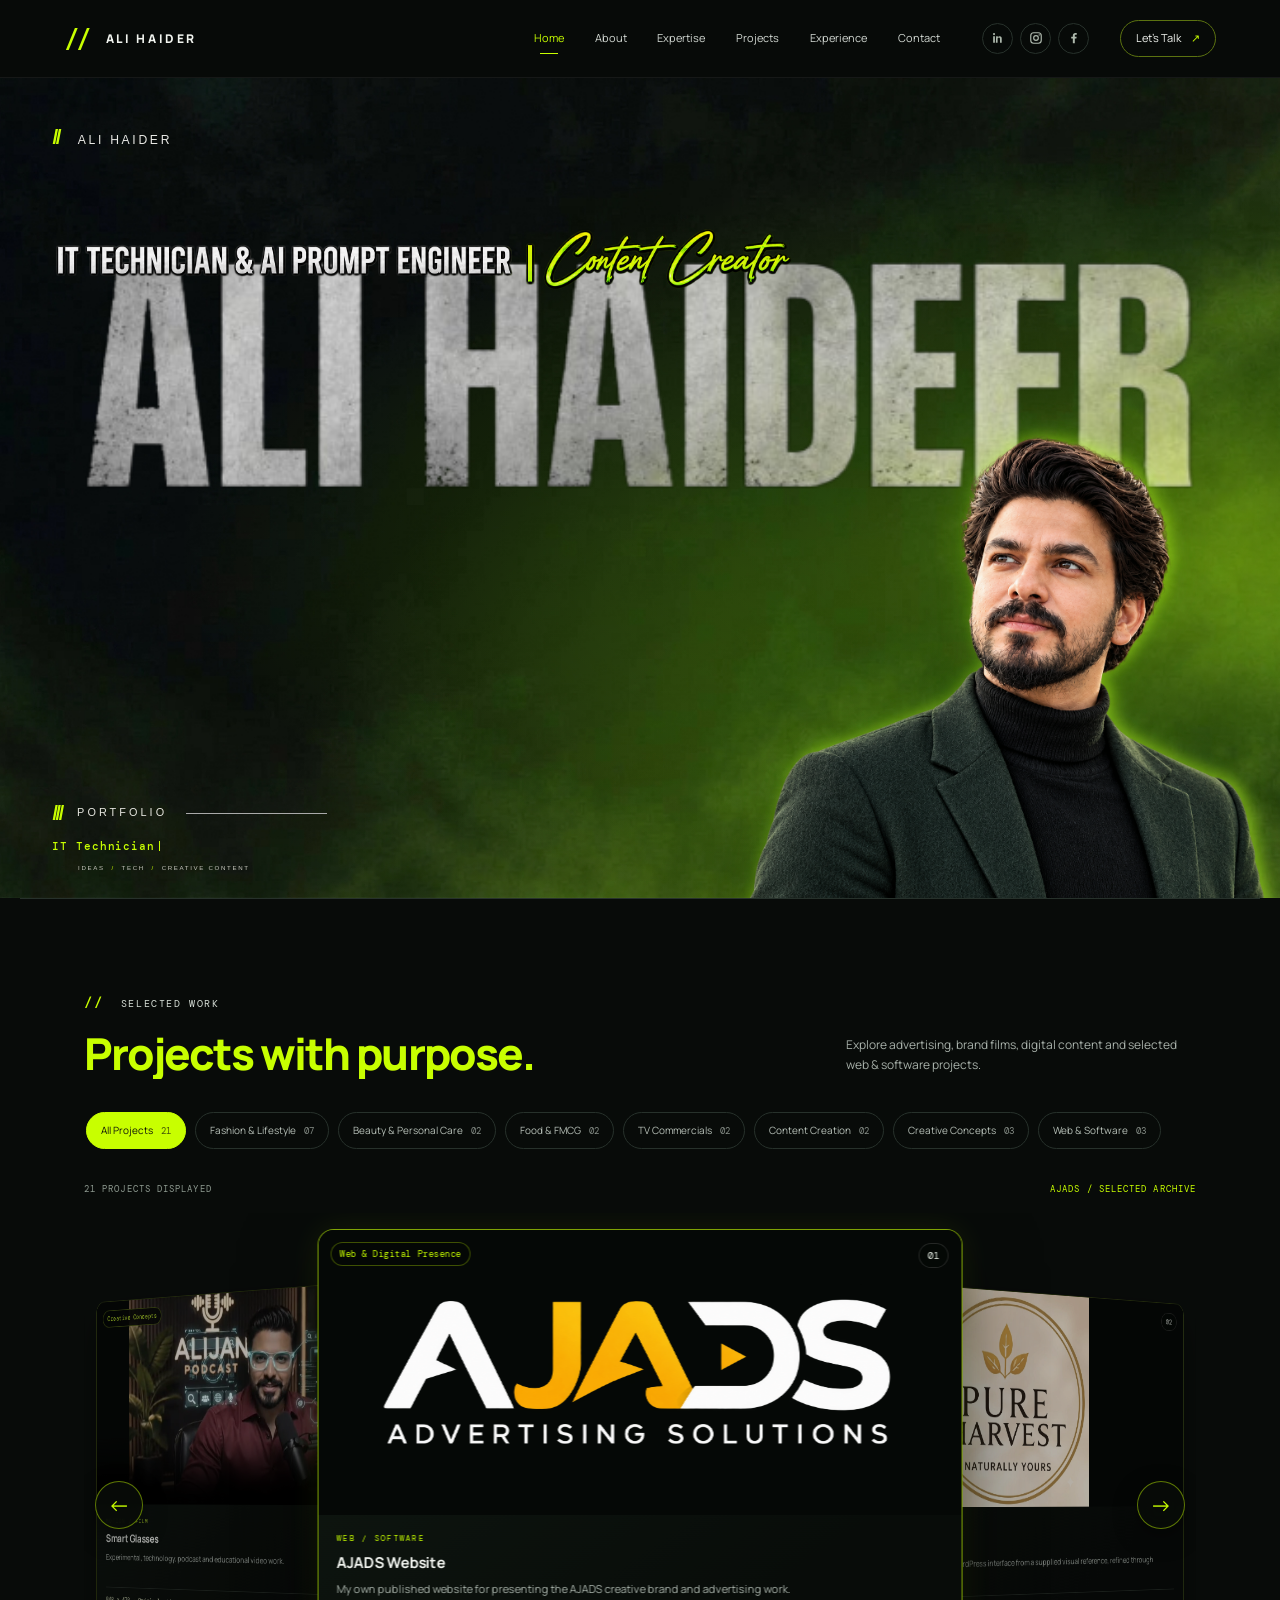
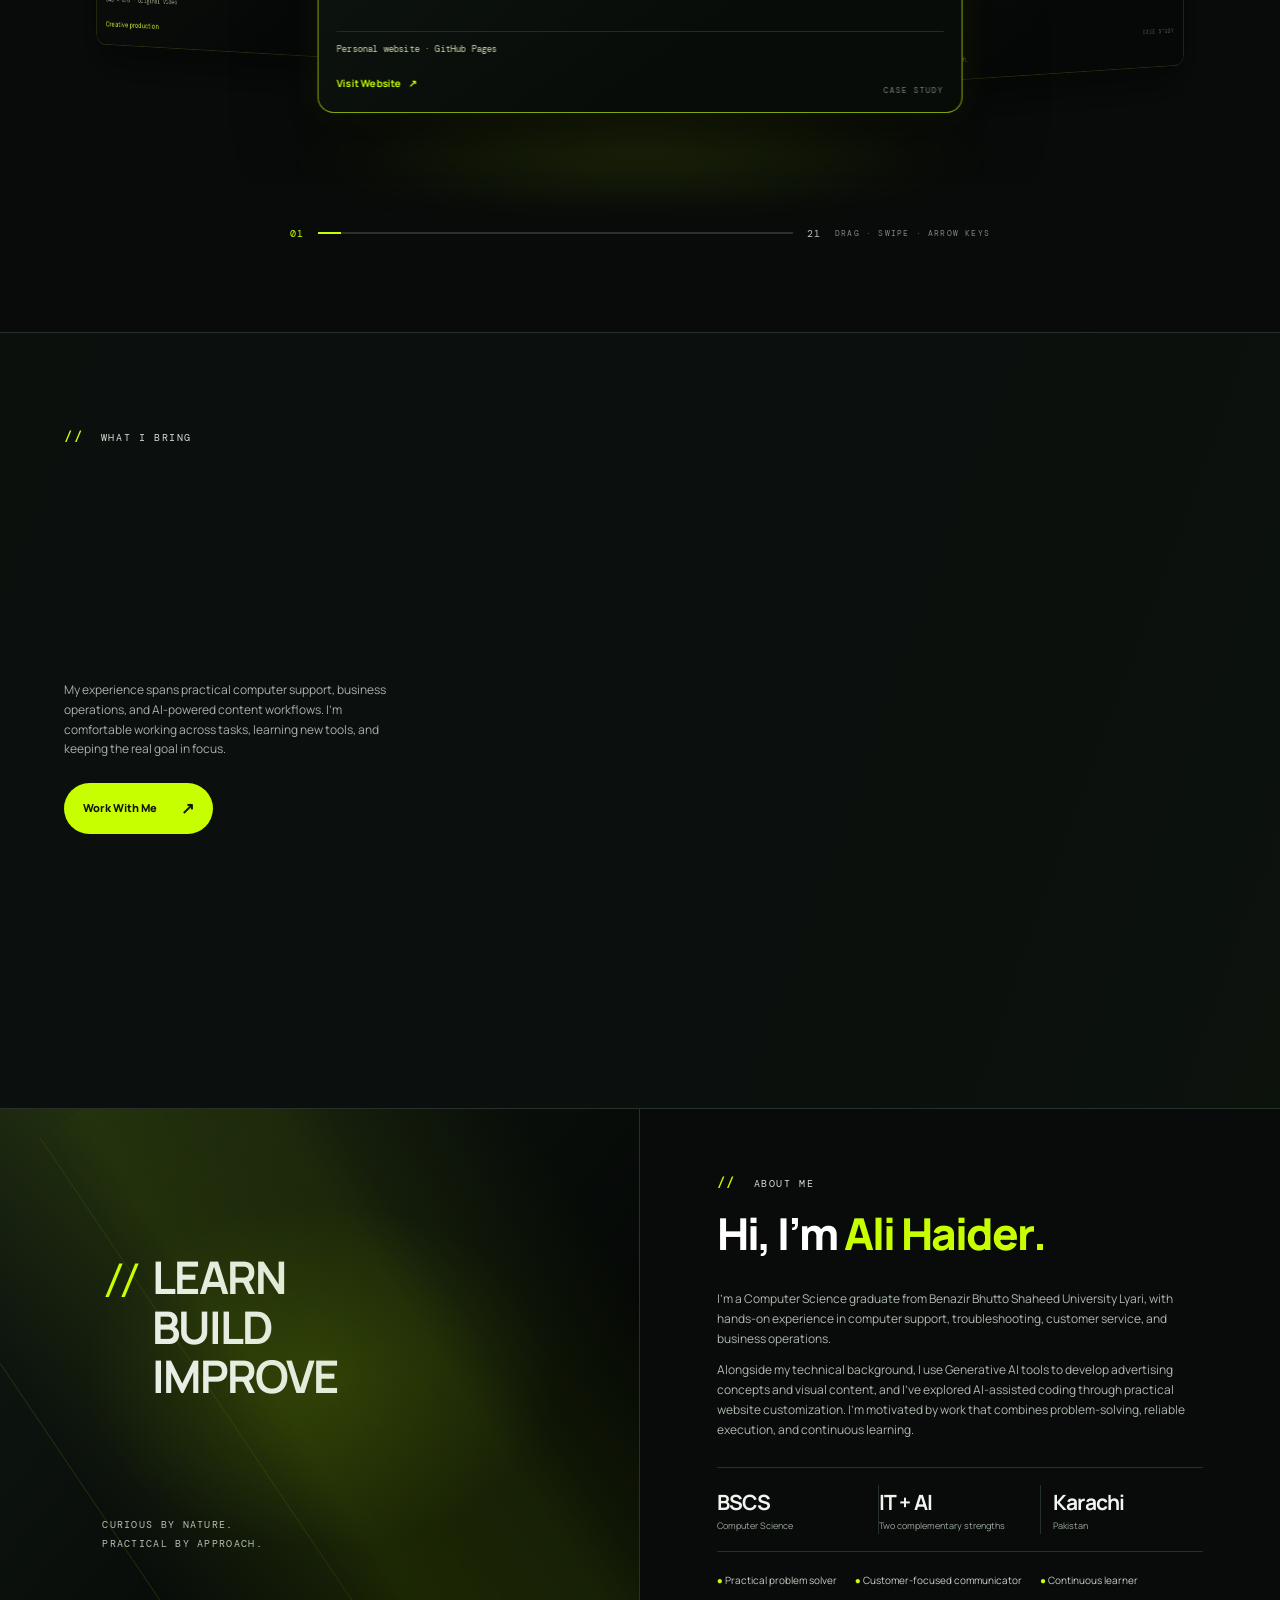
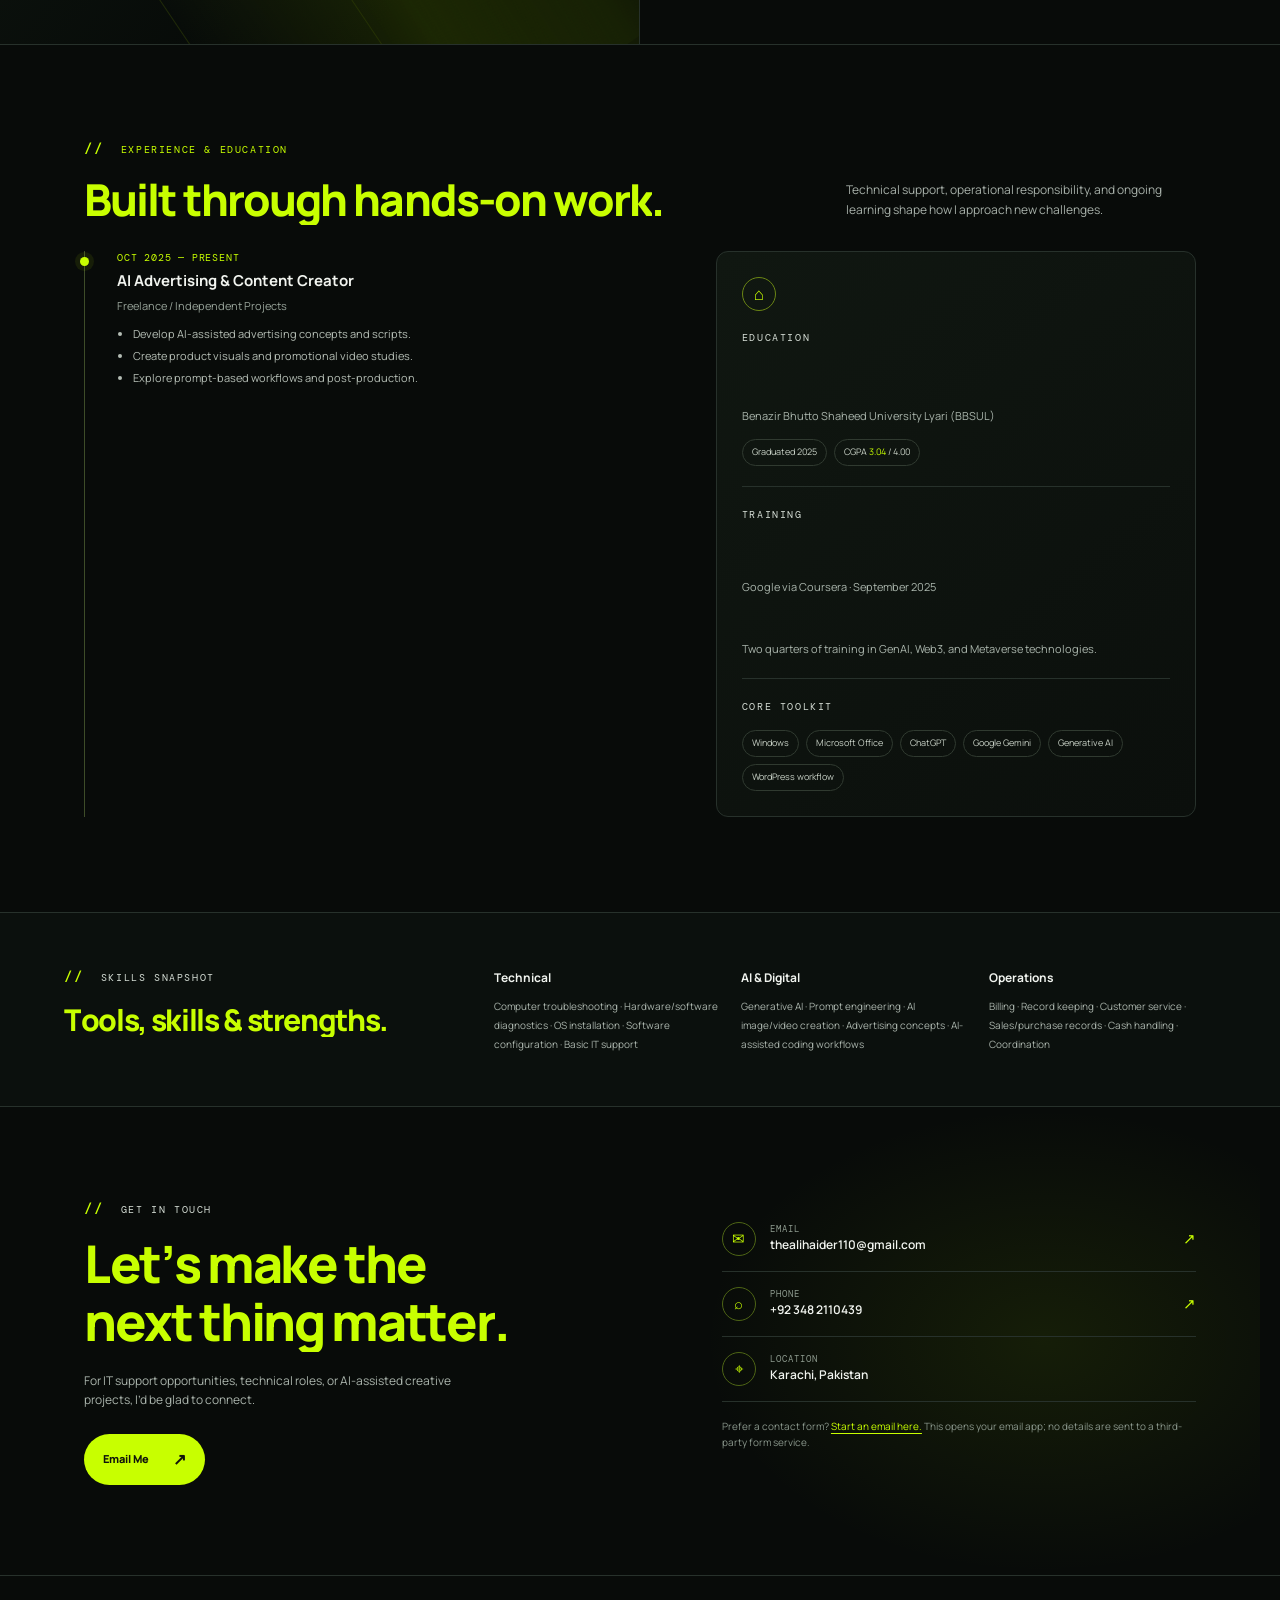
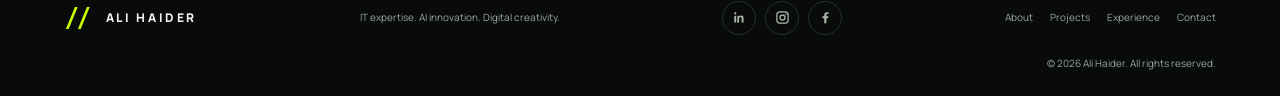
==== index.html @ c81f5db5 "Initial portfolio website upload 4." ====
<!doctype html>
<html lang="en">
<head>
  <meta charset="utf-8"><meta name="viewport" content="width=device-width, initial-scale=1">
  <meta name="theme-color" content="#080b09">
  <title>Ali Haider | IT Support & AI Creative Specialist</title>
  <meta name="description" content="Ali Haider — Computer Science graduate with experience in IT support, computer troubleshooting, business operations, and AI-assisted advertising and digital projects.">
  <meta property="og:title" content="Ali Haider | IT Support & AI Creative Specialist">
  <meta property="og:description" content="IT expertise, AI innovation and digital creativity.">
  <meta property="og:type" content="website">
  <meta property="og:image" content="assets/images/ali-haider-hero.png">
  <link rel="preconnect" href="https://fonts.googleapis.com"><link rel="preconnect" href="https://fonts.gstatic.com" crossorigin>
  <link href="https://fonts.googleapis.com/css2?family=DM+Mono:wght@400;500&family=Manrope:wght@400;500;600;700;800&display=swap" rel="stylesheet">
  <link rel="stylesheet" href="styles.css">
</head>
<body>
  <a class="skip-link" href="#main">Skip to content</a>
  <header class="site-header">
    <a class="brand brand-animated" href="#home" aria-label="Ali Haider home"><span class="brand-mark">//</span><span>ALI HAIDER</span></a>
    <button class="menu-toggle" aria-label="Open navigation" aria-expanded="false" aria-controls="main-nav"><span></span><span></span></button>
    <nav id="main-nav" class="nav" aria-label="Main navigation">
      <a class="nav-link active" href="#home">Home</a><a class="nav-link" href="#about">About</a><a class="nav-link" href="#services">Expertise</a><a class="nav-link" href="#projects">Projects</a><a class="nav-link" href="#experience">Experience</a><a class="nav-link" href="#contact">Contact</a>
      <div class="header-social-links" aria-label="Digital platforms">
        <a href="https://www.linkedin.com/in/ali-haider-bb7a821a0?utm_source=share_via&amp;utm_content=profile&amp;utm_medium=member_android" target="_blank" rel="noopener noreferrer" aria-label="LinkedIn" title="LinkedIn">
          <svg viewBox="0 0 24 24" aria-hidden="true"><path d="M5.2 3.5a1.8 1.8 0 1 1 0 3.6 1.8 1.8 0 0 1 0-3.6ZM3.7 9h3v11h-3zm5.1 0h2.9v1.5h.1A3.2 3.2 0 0 1 14.7 8.8c3.1 0 3.7 2 3.7 4.6V20h-3v-5.8c0-1.4 0-3.1-1.9-3.1s-2.2 1.5-2.2 3V20h-3z"/></svg>
        </a>
        <a href="https://www.instagram.com/alijan.dx?exln=MTBlaW90cDAzczU2dA==" target="_blank" rel="noopener noreferrer" aria-label="Instagram" title="Instagram">
          <svg viewBox="0 0 24 24" aria-hidden="true"><rect x="3" y="3" width="18" height="18" rx="5" fill="none" stroke="currentColor" stroke-width="2"/><circle cx="12" cy="12" r="4" fill="none" stroke="currentColor" stroke-width="2"/><circle cx="17.5" cy="6.7" r="1.2"/></svg>
        </a>
        <a href="https://www.facebook.com/share/1CWtFuwxdp/" target="_blank" rel="noopener noreferrer" aria-label="Facebook" title="Facebook">
          <svg viewBox="0 0 24 24" aria-hidden="true"><path d="M13.4 21v-8h2.7l.4-3.1h-3.1v-2c0-.9.3-1.5 1.6-1.5h1.7V3.6c-.3 0-1.3-.1-2.5-.1-2.5 0-4.2 1.5-4.2 4.3v2.1H7.2V13H10v8z"/></svg>
        </a>
      </div>
      <a class="nav-cta" href="https://wa.me/923482110439" target="_blank" rel="noopener noreferrer">Let’s Talk <span>↗</span></a>
    </nav>
  </header>
  <main id="main">
    <section class="hero hero-reference" id="home" aria-label="Ali Haider animated portfolio hero">
      <div class="hero-stage">
        <img class="hero-background" src="assets/hero-animation/background.jpg" alt="" aria-hidden="true">
        <div class="hero-top-mark"><span>//</span> ALI HAIDER</div>
        <img class="hero-role" src="assets/hero-animation/role.png" alt="IT Technician and AI Prompt Engineer, Content Creator">
        <img class="hero-name" src="assets/hero-animation/name.png" alt="ALI HAIDER">
        <img class="hero-portrait" src="assets/hero-animation/portrait.png" alt="Ali Haider">
        <div class="hero-footer">
          <div class="hero-footer-row"><span class="slashes">///</span><span>PORTFOLIO</span><i></i></div>
          <span class="hero-role-typed" aria-live="polite"></span>
          <p>IDEAS <b>/</b> TECH <b>/</b> CREATIVE CONTENT</p>
        </div>
      </div>
    </section>
    <section class="section projects-section" id="projects">
      <div class="section-heading"><div><p class="eyebrow"><span class="eyebrow-mark">//</span> SELECTED WORK</p><h2>Projects with <span>purpose.</span></h2></div><p class="section-intro">Explore advertising, brand films, digital content and selected web & software projects.</p></div>
      <div class="project-filter-wrap"><div class="filter-row project-category-nav" id="project-category-nav" role="group" aria-label="Filter projects">
        <button class="filter active" data-filter="all">All Projects <span class="filter-count" data-count="all"></span></button>
        <button class="filter" data-filter="Fashion & Lifestyle">Fashion & Lifestyle <span class="filter-count"></span></button>
        <button class="filter" data-filter="Beauty & Personal Care">Beauty & Personal Care <span class="filter-count"></span></button>
        <button class="filter" data-filter="Food & FMCG">Food & FMCG <span class="filter-count"></span></button>
        <button class="filter" data-filter="TV Commercials">TV Commercials <span class="filter-count"></span></button>
        <button class="filter" data-filter="Content Creation">Content Creation <span class="filter-count"></span></button>
        <button class="filter" data-filter="Creative Concepts">Creative Concepts <span class="filter-count"></span></button>
        <button class="filter" data-filter="Web & Software">Web & Software <span class="filter-count"></span></button>
      </div></div>
      <div class="project-results-line"><span id="project-results-count">Loading projects…</span><span class="project-results-accent">AJADS / SELECTED ARCHIVE</span></div>
      <div class="portfolio-stage" id="portfolio-stage" aria-label="Interactive 3D project gallery">
        <button class="carousel-control carousel-prev" type="button" aria-label="Previous project">←</button>
        <div class="project-grid portfolio-carousel" id="project-grid" aria-live="polite" tabindex="0" aria-label="Project carousel. Use left and right arrow keys."></div>
        <button class="carousel-control carousel-next" type="button" aria-label="Next project">→</button>
      </div>
      <div class="carousel-status" aria-live="polite"><span id="carousel-current">01</span><span class="carousel-progress"><i id="carousel-progress-fill"></i></span><span id="carousel-total">00</span><span class="carousel-hint">DRAG · SWIPE · ARROW KEYS</span></div>
    </section>
    <section class="section expertise-section" id="services">
      <div class="expertise-intro"><p class="eyebrow"><span class="eyebrow-mark">//</span> WHAT I BRING</p><h2>Technical thinking.<br><span>Creative execution.</span></h2><p>My experience spans practical computer support, business operations, and AI-powered content workflows. I’m comfortable working across tasks, learning new tools, and keeping the real goal in focus.</p><a class="button button-primary" href="#contact">Work With Me <span>↗</span></a></div>
      <div class="expertise-grid">
        <article class="expertise-card"><span class="card-icon">⌘</span><h3>IT Support</h3><p>Computer troubleshooting, hardware and software diagnostics, operating system installation, and customer technical assistance.</p><span class="card-index">01 / TECH</span></article>
        <article class="expertise-card"><span class="card-icon">▤</span><h3>Business Operations</h3><p>Billing, cash handling, sales and purchase records, customer service, and day-to-day operational support.</p><span class="card-index">02 / OPS</span></article>
        <article class="expertise-card"><span class="card-icon">✳</span><h3>AI Advertising</h3><p>AI-assisted product visuals, promotional video concepts, creative prompts, and short-form content workflows.</p><span class="card-index">03 / AI</span></article>
        <article class="expertise-card"><span class="card-icon">↗</span><h3>Web Customization</h3><p>Personal website publishing and AI-assisted code adaptation for a supplied WordPress UI reference.</p><span class="card-index">04 / WEB</span></article>
        <article class="expertise-card"><span class="card-icon">◎</span><h3>Content Production</h3><p>Creative concepts, advertising scripts, visual storytelling, and post-production experimentation.</p><span class="card-index">05 / MEDIA</span></article>
        <article class="expertise-card"><span class="card-icon">⌁</span><h3>Problem Solving</h3><p>A practical, customer-focused approach built through technical assistance and hands-on business responsibilities.</p><span class="card-index">06 / APPROACH</span></article>
      </div>
    </section>
    <section class="about-band" id="about">
      <div class="about-visual"><div class="about-visual-glow"></div><div class="about-stamp"><span>//</span><b>LEARN<br>BUILD<br>IMPROVE</b></div><p class="visual-caption">CURIOUS BY NATURE.<br>PRACTICAL BY APPROACH.</p></div>
      <div class="about-copy"><p class="eyebrow"><span class="eyebrow-mark">//</span> ABOUT ME</p><h2>Hi, I’m <span>Ali Haider.</span></h2><p>I’m a Computer Science graduate from Benazir Bhutto Shaheed University Lyari, with hands-on experience in computer support, troubleshooting, customer service, and business operations.</p><p>Alongside my technical background, I use Generative AI tools to develop advertising concepts and visual content, and I’ve explored AI-assisted coding through practical website customization. I’m motivated by work that combines problem-solving, reliable execution, and continuous learning.</p>
        <div class="about-stats"><div><strong>BSCS</strong><small>Computer Science</small></div><div><strong>IT + AI</strong><small>Two complementary strengths</small></div><div><strong>Karachi</strong><small>Pakistan</small></div></div>
        <div class="strength-list"><span>● Practical problem solver</span><span>● Customer-focused communicator</span><span>● Continuous learner</span></div>
      </div>
    </section>
    <section class="section journey-section" id="experience">
      <div class="section-heading"><div><p class="eyebrow"><span class="eyebrow-mark">//</span> EXPERIENCE & EDUCATION</p><h2>Built through <span>hands-on work.</span></h2></div><p class="section-intro">Technical support, operational responsibility, and ongoing learning shape how I approach new challenges.</p></div>
      <div class="journey-grid">
        <div class="timeline">
          <article class="timeline-item"><span class="timeline-dot"></span><p class="timeline-date">OCT 2025 — PRESENT</p><h3>AI Advertising & Content Creator</h3><p>Freelance / Independent Projects</p><ul><li>Develop AI-assisted advertising concepts and scripts.</li><li>Create product visuals and promotional video studies.</li><li>Explore prompt-based workflows and post-production.</li></ul></article>
          <article class="timeline-item"><span class="timeline-dot"></span><p class="timeline-date">FEB 2022 — PRESENT</p><h3>Shop Manager / Operations Assistant</h3><p>International Tools Co.</p><ul><li>Manage billing and customer transactions.</li><li>Maintain sales and purchase records.</li><li>Support banking tasks and daily operations.</li></ul></article>
          <article class="timeline-item"><span class="timeline-dot"></span><p class="timeline-date">2020 — 2021</p><h3>Computer Technician & Customer Support Assistant</h3><p>Saif Communication</p><ul><li>Troubleshoot computer hardware and software.</li><li>Install operating systems and applications.</li><li>Assist customers with setup and technical issues.</li></ul></article>
        </div>
        <aside class="education-card"><span class="card-icon">⌂</span><p class="eyebrow">EDUCATION</p><h3>Bachelor of Science in Computer Science</h3><p>Benazir Bhutto Shaheed University Lyari (BBSUL)</p><div class="education-meta"><span>Graduated 2025</span><span class="cgpa-highlight">CGPA <span class="cgpa-number">3.04</span> / 4.00</span></div><div class="education-rule"></div><p class="eyebrow">TRAINING</p><h4>Introduction to AI</h4><p>Google via Coursera · September 2025</p><h4>Governor Sindh IT Initiative</h4><p>Two quarters of training in GenAI, Web3, and Metaverse technologies.</p><div class="education-rule"></div><p class="eyebrow">CORE TOOLKIT</p><div class="tool-pills"><span>Windows</span><span>Microsoft Office</span><span>ChatGPT</span><span>Google Gemini</span><span>Generative AI</span><span>WordPress workflow</span></div></aside>
      </div>
    </section>
    <section class="skills-strip" id="skills"><div class="skills-label"><p class="eyebrow"><span class="eyebrow-mark">//</span> SKILLS SNAPSHOT</p><h2>Tools, skills & <span>strengths.</span></h2></div><div class="skill-columns"><div><h3>Technical</h3><p>Computer troubleshooting · Hardware/software diagnostics · OS installation · Software configuration · Basic IT support</p></div><div><h3>AI & Digital</h3><p>Generative AI · Prompt engineering · AI image/video creation · Advertising concepts · AI-assisted coding workflows</p></div><div><h3>Operations</h3><p>Billing · Record keeping · Customer service · Sales/purchase records · Cash handling · Coordination</p></div></div></section>
    <section class="contact-section" id="contact"><div class="contact-backdrop" aria-hidden="true"></div><div class="contact-copy"><p class="eyebrow"><span class="eyebrow-mark">//</span> GET IN TOUCH</p><h2>Let’s make the<br><span>next thing matter.</span></h2><p>For IT support opportunities, technical roles, or AI-assisted creative projects, I’d be glad to connect.</p><a class="button button-primary" href="mailto:thealihaider110@gmail.com?subject=Professional%20Opportunity%20for%20Ali%20Haider">Email Me <span>↗</span></a></div><div class="contact-details"><a href="mailto:thealihaider110@gmail.com"><span class="detail-icon">✉</span><span><small>EMAIL</small><b>thealihaider110@gmail.com</b></span><span class="detail-arrow">↗</span></a><a href="https://wa.me/923482110439" target="_blank" rel="noopener noreferrer" aria-label="Chat on WhatsApp: +92 348 2110439"><span class="detail-icon">⌕</span><span><small>PHONE</small><b>+92 348 2110439</b></span><span class="detail-arrow">↗</span></a><div class="contact-location"><span class="detail-icon">⌖</span><span><small>LOCATION</small><b>Karachi, Pakistan</b></span></div><p class="contact-note">Prefer a contact form? <a href="mailto:thealihaider110@gmail.com?subject=Portfolio%20Enquiry">Start an email here.</a> This opens your email app; no details are sent to a third-party form service.</p></div></section>
  </main>
  <footer class="footer"><a class="brand brand-animated" href="#home"><span class="brand-mark">//</span><span>ALI HAIDER</span></a><p>IT expertise. AI innovation. Digital creativity.</p><div class="social-links" aria-label="Social media links">
    <a href="https://www.linkedin.com/in/ali-haider-bb7a821a0?utm_source=share_via&amp;utm_content=profile&amp;utm_medium=member_android" target="_blank" rel="noopener noreferrer" aria-label="LinkedIn" title="LinkedIn">
      <svg viewBox="0 0 24 24" aria-hidden="true"><path d="M5.2 3.5a1.8 1.8 0 1 1 0 3.6 1.8 1.8 0 0 1 0-3.6ZM3.7 9h3v11h-3zm5.1 0h2.9v1.5h.1A3.2 3.2 0 0 1 14.7 8.8c3.1 0 3.7 2 3.7 4.6V20h-3v-5.8c0-1.4 0-3.1-1.9-3.1s-2.2 1.5-2.2 3V20h-3z"/></svg>
    </a>
    <a href="https://www.instagram.com/alijan.dx?exln=MTBlaW90cDAzczU2dA==" target="_blank" rel="noopener noreferrer" aria-label="Instagram" title="Instagram">
      <svg viewBox="0 0 24 24" aria-hidden="true"><rect x="3" y="3" width="18" height="18" rx="5" fill="none" stroke="currentColor" stroke-width="2"/><circle cx="12" cy="12" r="4" fill="none" stroke="currentColor" stroke-width="2"/><circle cx="17.5" cy="6.7" r="1.2"/></svg>
    </a>
    <a href="https://www.facebook.com/share/1CWtFuwxdp/" target="_blank" rel="noopener noreferrer" aria-label="Facebook" title="Facebook">
      <svg viewBox="0 0 24 24" aria-hidden="true"><path d="M13.4 21v-8h2.7l.4-3.1h-3.1v-2c0-.9.3-1.5 1.6-1.5h1.7V3.6c-.3 0-1.3-.1-2.5-.1-2.5 0-4.2 1.5-4.2 4.3v2.1H7.2V13H10v8z"/></svg>
    </a>
  </div><nav aria-label="Footer navigation"><a href="#about">About</a><a href="#projects">Projects</a><a href="#experience">Experience</a><a href="#contact">Contact</a></nav><small>© <span id="year"></span> Ali Haider. All rights reserved.</small></footer>
  <script src="script.js" defer></script>
</body></html>
---- styles.css ----
/* Ali Haider portfolio — charcoal / neon-lime visual system */
:root{--bg:#080b09;--panel:#0c110f;--panel2:#101613;--line:#27312b;--text:#f1f4ef;--muted:#a7b0a9;--lime:#c8ff00;--lime2:#a8d900;--max:1240px;--radius:13px;--font:'Manrope',Arial,sans-serif;--mono:'DM Mono',monospace}*{box-sizing:border-box}html{scroll-behavior:smooth;scroll-padding-top:86px}body{margin:0;background:var(--bg);color:var(--text);font-family:var(--font);font-size:15px;line-height:1.65;overflow-x:hidden}a{color:inherit;text-decoration:none}button{font:inherit}.skip-link{position:absolute;top:-60px;left:1rem;background:var(--lime);color:#0a0c09;padding:.7rem 1rem;z-index:99}.skip-link:focus{top:1rem}.site-header{height:78px;display:flex;align-items:center;justify-content:space-between;gap:2rem;padding:0 max(5vw,calc((100vw - var(--max))/2));position:sticky;top:0;z-index:50;background:rgba(8,11,9,.93);backdrop-filter:blur(16px);border-bottom:1px solid rgba(255,255,255,.06)}.brand{display:flex;align-items:center;gap:13px;font-size:12px;letter-spacing:.22em;font-weight:800;white-space:nowrap}.brand-mark{font-family:var(--mono);font-size:26px;line-height:1;color:var(--lime);font-weight:500;letter-spacing:-.16em;margin-right:5px;transform:skew(-12deg)}.nav{display:flex;align-items:center;gap:clamp(14px,2.4vw,32px)}.nav-link{font-size:11px;color:#d2d8d2;transition:color .2s}.nav-link:hover,.nav-link.active{color:var(--lime)}.nav-link.active:after{content:'';display:block;width:18px;height:1px;background:var(--lime);margin:5px auto -6px}.nav-cta{border:1px solid #5b7210;border-radius:30px;padding:8px 15px;font-size:11px;transition:background .2s,color .2s}.nav-cta span{color:var(--lime);padding-left:8px}.nav-cta:hover{background:var(--lime);color:#10140b}.nav-cta:hover span{color:#10140b}.header-social-links{display:flex;align-items:center;gap:7px;margin-left:clamp(0px,1vw,12px)}.header-social-links a{width:31px;height:31px;display:grid;place-items:center;border:1px solid var(--line);border-radius:50%;color:#aeb9ad;transition:transform .22s,border-color .22s,color .22s,background .22s}.header-social-links svg{width:14px;height:14px;fill:currentColor}.header-social-links a:hover{transform:translateY(-3px);border-color:var(--lime);color:var(--lime);background:rgba(200,255,0,.07)}.menu-toggle{display:none}.hero{position:relative;max-width:1600px;margin:0 auto;padding:0 0 48px;overflow:hidden;background:radial-gradient(ellipse at 78% 30%,rgba(137,185,0,.12),transparent 38%)}.hero-art{width:100%;position:relative;overflow:hidden;border-bottom:1px solid var(--line);background:#090c0a}.hero-art:after{content:'';position:absolute;inset:auto 0 0;height:20%;background:linear-gradient(0deg,rgba(8,11,9,.25),transparent);pointer-events:none}.hero-art img{display:block;width:100%;height:auto;aspect-ratio:1672/941;object-fit:contain;object-position:center}.hero-copy{max-width:var(--max);margin:0 auto;padding:30px 5vw 0;display:grid;grid-template-columns:1fr minmax(280px,.75fr);column-gap:8%;align-items:center}.eyebrow{font-family:var(--mono);font-size:10px;letter-spacing:.16em;color:#d5ddd5;margin:0 0 15px}.eyebrow-mark{color:var(--lime);font-weight:500;margin-right:10px;font-size:14px}.hero-copy .eyebrow{grid-column:1/-1;margin-bottom:7px}.hero h1{font-size:clamp(34px,5.2vw,68px);line-height:1.02;letter-spacing:-.055em;margin:0;font-weight:800}.hero h1 span,.section-heading h2 span,.expertise-intro h2 span,.about-copy h2 span,.skills-label h2 span,.contact-copy h2 span{color:var(--lime)}.hero-lede{grid-column:2;grid-row:2/4;max-width:440px;color:#b7c0b8;font-size:14px;margin:0;align-self:center}.hero-actions{display:flex;align-items:center;gap:24px;margin-top:23px}.button{display:inline-flex;align-items:center;justify-content:center;gap:24px;border-radius:30px;padding:12px 19px;font-size:11px;font-weight:800;transition:transform .2s,box-shadow .2s,background .2s}.button span{font-size:16px}.button-primary{background:var(--lime);color:#11150b}.button-primary:hover{transform:translateY(-2px);box-shadow:0 8px 28px rgba(200,255,0,.15);background:#d6ff42}.text-link{font-size:11px;border-bottom:1px solid var(--lime);padding-bottom:4px}.text-link span{color:var(--lime);padding-left:8px}.hero-tags{display:flex;align-items:center;gap:12px;margin-top:25px;color:#8c988e;font-family:var(--mono);font-size:9px;letter-spacing:.12em}.hero-tags i{width:4px;height:4px;border-radius:50%;background:var(--lime)}.vertical-note{position:absolute;right:24px;top:32%;display:flex;flex-direction:column;align-items:center;gap:10px;font:9px var(--mono);letter-spacing:.12em;color:var(--lime);writing-mode:vertical-rl}.vertical-note b{font-weight:400;color:#a8b1a9}.section{max-width:var(--max);margin:0 auto;padding:92px 5vw}.projects-section{border-top:1px solid var(--line)}.section-heading{display:flex;justify-content:space-between;align-items:end;gap:35px;margin-bottom:27px}.section-heading h2,.expertise-intro h2,.about-copy h2,.skills-label h2,.contact-copy h2{font-size:clamp(29px,4vw,44px);line-height:1.12;letter-spacing:-.045em;margin:0;font-weight:800}.section-intro{max-width:350px;color:var(--muted);font-size:12px;margin:0 0 4px}.filter-row{display:flex;gap:8px;margin:0 0 20px}.filter{border:1px solid var(--line);background:transparent;color:#b7c0b8;border-radius:20px;padding:7px 13px;font-size:10px;cursor:pointer}.filter:hover,.filter.active{background:var(--lime);color:#11150b;border-color:var(--lime)}.project-grid{display:grid;grid-template-columns:repeat(3,minmax(0,1fr));gap:17px}.project-card{border:1px solid #28322b;background:linear-gradient(145deg,#0c110e,#080b09);border-radius:var(--radius);overflow:hidden;transition:transform .25s,border-color .25s;min-width:0}.project-card:hover{transform:translateY(-4px);border-color:#7a9719}.project-media{position:relative;aspect-ratio:16/10;background:#101712;overflow:hidden}.project-media img,.project-media video{display:block;width:100%;height:100%;object-fit:cover;transition:transform .45s}.project-card:hover .project-media img{transform:scale(1.035)}.project-media video{background:#050705}.project-category{position:absolute;left:13px;top:13px;background:rgba(5,8,6,.84);border:1px solid rgba(200,255,0,.3);color:var(--lime);padding:5px 8px;border-radius:20px;font:9px var(--mono);letter-spacing:.06em}.project-content{padding:17px}.project-content h3{font-size:16px;letter-spacing:-.025em;margin:0 0 7px}.project-content p{font-size:11px;color:#aab4ac;line-height:1.7;margin:0 0 13px}.project-stack{font:9px var(--mono);color:#d0daae;letter-spacing:.02em;border-top:1px solid #222b24;padding-top:11px}.project-bottom{display:flex;align-items:center;justify-content:space-between;gap:12px;margin-top:14px}.project-link{font-size:10px;color:var(--lime)}.project-link span{padding-left:5px}.project-note{font-size:10px;color:#9ba68e;margin-top:10px}.expertise-section{max-width:none;background:linear-gradient(110deg,#0b100d,#0b0f0d 60%,#0c120c);border-top:1px solid var(--line);border-bottom:1px solid var(--line);display:grid;grid-template-columns:minmax(250px,.72fr) 1.45fr;gap:7%;padding-left:max(5vw,calc((100vw - var(--max))/2));padding-right:max(5vw,calc((100vw - var(--max))/2))}.expertise-intro p:not(.eyebrow){font-size:12px;color:var(--muted);max-width:330px;margin:20px 0 24px}.expertise-grid{display:grid;grid-template-columns:repeat(2,minmax(0,1fr));gap:12px}.expertise-card{position:relative;border:1px solid var(--line);border-radius:10px;padding:18px;background:rgba(7,10,8,.4);min-height:175px;transition:border-color .2s}.expertise-card:hover{border-color:#637d18}.card-icon{width:34px;height:34px;display:grid;place-items:center;border:1px solid #6a8514;color:var(--lime);border-radius:50%;font-size:17px}.expertise-card h3{font-size:14px;margin:13px 0 5px}.expertise-card p{font-size:11px;line-height:1.7;color:#aab4ac;margin:0;max-width:330px}.card-index{display:block;margin-top:14px;font:9px var(--mono);letter-spacing:.12em;color:#74816f}.about-band{display:grid;grid-template-columns:1fr 1fr;max-width:1600px;margin:0 auto;border-bottom:1px solid var(--line);min-height:390px}.about-visual{position:relative;min-height:360px;overflow:hidden;background:linear-gradient(130deg,#101812,#050806 75%);border-right:1px solid var(--line)}.about-visual:before,.about-visual:after{content:'';position:absolute;transform:rotate(-34deg);width:65%;height:160%;left:8%;top:-30%;background:linear-gradient(90deg,transparent,rgba(132,180,0,.16),transparent);border-left:1px solid rgba(200,255,0,.12)}.about-visual:after{left:38%;opacity:.7}.about-visual-glow{position:absolute;inset:15% 10%;background:radial-gradient(ellipse,rgba(151,198,0,.16),transparent 65%)}.about-stamp{position:absolute;top:27%;left:16%;display:flex;gap:18px;align-items:start;color:var(--lime)}.about-stamp span{font:40px var(--mono);letter-spacing:-.2em}.about-stamp b{font-size:clamp(25px,4vw,45px);line-height:1.1;letter-spacing:-.04em;color:#e8eee5}.visual-caption{position:absolute;left:16%;bottom:15%;font:10px var(--mono);letter-spacing:.13em;line-height:1.9;color:#b5c0b3}.about-copy{padding:62px clamp(28px,6vw,90px) 55px}.about-copy h2{margin-bottom:19px}.about-copy>p:not(.eyebrow){font-size:12px;color:#aeb8af;max-width:540px}.about-stats{display:grid;grid-template-columns:repeat(3,1fr);border-top:1px solid var(--line);border-bottom:1px solid var(--line);margin:27px 0 20px;padding:17px 0}.about-stats div{display:flex;flex-direction:column;padding-right:12px;border-right:1px solid var(--line)}.about-stats div:last-child{border:0;padding-left:12px}.about-stats strong{font-size:21px;color:var(--lime);letter-spacing:-.04em}.about-stats small{font-size:9px;color:#9ca89d}.strength-list{display:flex;flex-wrap:wrap;gap:10px 18px;color:#c5cec4;font-size:10px}.strength-list span::first-letter{color:var(--lime)}.journey-section{padding-bottom:95px}.journey-grid{display:grid;grid-template-columns:1.1fr .9fr;gap:45px}.timeline{padding-left:16px;border-left:1px solid #3d4c28}.timeline-item{position:relative;padding:0 0 28px 16px}.timeline-dot{position:absolute;width:9px;height:9px;border-radius:50%;background:var(--lime);left:-21px;top:6px;box-shadow:0 0 0 5px rgba(200,255,0,.08)}.timeline-date{font:10px var(--mono);color:var(--lime);letter-spacing:.08em;margin:0 0 5px}.timeline-item h3{font-size:15px;margin:0 0 3px}.timeline-item>p:not(.timeline-date){font-size:11px;color:#98a49a;margin:0 0 8px}.timeline-item ul{padding-left:16px;margin:0;color:#b5beb5;font-size:11px}.timeline-item li{padding:2px 0}.education-card{background:linear-gradient(140deg,#101711,#0b0f0c);border:1px solid var(--line);border-radius:12px;padding:25px}.education-card>.eyebrow{margin-top:19px}.education-card h3{font-size:18px;line-height:1.4;margin:8px 0}.education-card>p:not(.eyebrow){font-size:11px;color:#aab5ac;margin:4px 0}.education-meta{display:flex;flex-wrap:wrap;gap:7px;margin-top:14px}.education-meta span,.tool-pills span{border:1px solid #303a30;border-radius:20px;padding:5px 9px;color:#c8d1c6;font-size:9px}.education-rule{height:1px;background:var(--line);margin:20px 0}.education-card h4{font-size:12px;margin:13px 0 3px}.tool-pills{display:flex;flex-wrap:wrap;gap:7px}.skills-strip{border-top:1px solid var(--line);border-bottom:1px solid var(--line);padding:52px max(5vw,calc((100vw - var(--max))/2));display:grid;grid-template-columns:.8fr 1.6fr;gap:6%;background:#0b100d}.skills-label h2{font-size:30px}.skill-columns{display:grid;grid-template-columns:repeat(3,1fr);gap:20px}.skill-columns h3{font-size:12px;color:var(--lime);margin:0 0 9px}.skill-columns p{font-size:10px;line-height:1.9;color:#aab4ac;margin:0}.contact-section{position:relative;max-width:var(--max);margin:0 auto;padding:90px 5vw;display:grid;grid-template-columns:1fr .9fr;gap:10%;overflow:hidden}.contact-backdrop{position:absolute;z-index:-1;right:-10%;top:0;width:55%;height:100%;background:radial-gradient(ellipse,rgba(119,164,0,.12),transparent 70%);pointer-events:none}.contact-copy h2{font-size:clamp(35px,4.6vw,52px)}.contact-copy>p:not(.eyebrow){font-size:12px;color:#aab4ac;max-width:380px;margin:19px 0 24px}.contact-details{padding-top:10px}.contact-details>a,.contact-location{display:flex;align-items:center;gap:14px;border-bottom:1px solid var(--line);padding:15px 0}.detail-icon{width:34px;height:34px;border:1px solid #4d6415;border-radius:50%;display:grid;place-items:center;color:var(--lime);flex-shrink:0}.contact-details a>span:nth-child(2),.contact-location>span:nth-child(2){display:flex;flex-direction:column;min-width:0}.contact-details small,.contact-location small{font:9px var(--mono);letter-spacing:.12em;color:#8e9b8f}.contact-details b,.contact-location b{font-size:12px;font-weight:600;overflow-wrap:anywhere}.detail-arrow{margin-left:auto;color:var(--lime)}.contact-note{font-size:10px;color:#89968b;margin-top:16px}.contact-note a{color:var(--lime);text-decoration:underline;text-underline-offset:3px}.footer{border-top:1px solid var(--line);padding:25px max(5vw,calc((100vw - var(--max))/2));display:flex;align-items:center;justify-content:space-between;gap:20px;flex-wrap:wrap}.footer>p{font-size:10px;color:#9ba69d;margin:0}.footer nav{display:flex;gap:17px}.footer nav a,.footer small{font-size:10px;color:#9ba69d}.footer nav a:hover{color:var(--lime)}.footer small{width:100%;text-align:right}.reveal{opacity:0;transform:translateY(14px);transition:opacity .55s ease,transform .55s ease}.reveal.in-view{opacity:1;transform:none}:focus-visible{outline:2px solid var(--lime);outline-offset:4px}::selection{background:var(--lime);color:#080b09}
@media(min-width:1500px){.hero-copy{padding-left:0;padding-right:0}.hero-copy{grid-template-columns:1fr minmax(300px,.75fr)}}
@media(max-width:900px){.site-header{padding:0 5vw}.nav{gap:12px}.nav-link{font-size:10px}.nav-cta{padding:7px 10px}.header-social-links{gap:5px;margin-left:0}.header-social-links a{width:28px;height:28px}.hero-copy{padding:28px 7vw 0;grid-template-columns:1fr;gap:0}.hero-copy .eyebrow{grid-column:auto}.hero-lede{grid-column:auto;grid-row:auto;margin-top:14px;max-width:560px}.hero-actions{margin-top:19px}.hero-tags{margin-top:19px}.vertical-note{display:none}.section{padding:72px 5vw}.expertise-section{padding:72px 5vw;grid-template-columns:1fr;gap:35px}.expertise-intro p:not(.eyebrow){max-width:560px}.about-copy{padding:45px 5vw}.journey-grid{gap:25px}.skills-strip{padding:45px 5vw;grid-template-columns:1fr;gap:25px}.contact-section{padding:72px 5vw}.project-grid{grid-template-columns:repeat(2,minmax(0,1fr))}}
@media(max-width:650px){html{scroll-padding-top:70px}.site-header{height:68px}.menu-toggle{display:flex;flex-direction:column;gap:5px;background:transparent;border:1px solid var(--line);border-radius:9px;padding:10px;cursor:pointer}.menu-toggle span{display:block;width:18px;height:1px;background:var(--lime)}.nav{display:none;position:absolute;top:67px;left:0;right:0;background:#0a0e0b;border-bottom:1px solid var(--line);padding:18px 5vw 22px;align-items:stretch;flex-direction:column;gap:0}.nav.open{display:flex}.nav-link{padding:12px 0;font-size:12px}.nav-link.active:after{display:none}.nav-cta{align-self:flex-start;margin-top:10px;padding:10px 15px}.header-social-links{align-self:flex-start;margin:14px 0 2px;gap:10px}.header-social-links a{width:36px;height:36px}.header-social-links svg{width:16px;height:16px}.hero{padding-bottom:37px}.hero-art img{aspect-ratio:1672/941;object-fit:contain}.hero-copy{padding:25px 6vw 0}.hero h1{font-size:clamp(34px,10vw,52px)}.hero-lede{font-size:12px}.hero-actions{gap:18px;flex-wrap:wrap}.hero-tags{font-size:8px;gap:8px;flex-wrap:wrap}.section{padding:60px 6vw}.section-heading{align-items:start;flex-direction:column;gap:12px}.section-heading h2,.expertise-intro h2{font-size:34px}.section-intro{font-size:11px}.project-grid{grid-template-columns:1fr;gap:14px}.project-media{aspect-ratio:16/9}.expertise-section{padding:60px 6vw}.expertise-grid{grid-template-columns:1fr}.expertise-card{min-height:0;padding:17px}.about-band{grid-template-columns:1fr}.about-visual{min-height:250px;border-right:0;border-bottom:1px solid var(--line)}.about-stamp{top:22%;left:9%}.visual-caption{left:9%;bottom:11%}.about-copy{padding:43px 6vw}.about-copy h2{font-size:34px}.about-stats strong{font-size:18px}.about-stats small{font-size:8px}.journey-grid{grid-template-columns:1fr}.education-card{padding:21px}.skills-strip{padding:43px 6vw}.skills-label h2{font-size:28px}.skill-columns{grid-template-columns:1fr;gap:20px}.contact-section{padding:60px 6vw;grid-template-columns:1fr;gap:28px}.contact-copy h2{font-size:39px}.footer{padding:23px 6vw;gap:14px}.footer>p{order:3;width:100%}.footer nav{gap:12px;flex-wrap:wrap}.footer small{text-align:left}.filter-row{flex-wrap:wrap}}
@media(prefers-reduced-motion:reduce){*,*::before,*::after{scroll-behavior:auto!important;animation-duration:.01ms!important;animation-iteration-count:1!important;transition-duration:.01ms!important}.reveal{opacity:1;transform:none}}

/* Projects section refresh — intentionally scoped to #projects only */
#projects .section-heading{margin-bottom:30px}
#projects .project-filter-wrap{position:relative;margin:0 0 22px}
#projects .project-category-nav{display:flex;gap:9px;overflow-x:auto;flex-wrap:nowrap;padding:4px 2px 12px;margin:0;scrollbar-width:thin;scrollbar-color:var(--lime) #151c17}
#projects .project-category-nav .filter{flex:0 0 auto;display:inline-flex;align-items:center;gap:8px;padding:9px 14px;font-size:10px;white-space:nowrap;transition:background .22s,border-color .22s,transform .22s}
#projects .project-category-nav .filter:hover{transform:translateY(-2px)}
#projects .filter-count{font:9px var(--mono);opacity:.72}
#projects .project-results-line{display:flex;justify-content:space-between;gap:12px;align-items:center;margin:0 0 14px;color:#8e9a90;font:9px var(--mono);letter-spacing:.12em}
#projects .project-results-accent{color:var(--lime)}
#projects .project-grid{grid-template-columns:repeat(3,minmax(0,1fr));gap:20px}
#projects .project-card-modern{position:relative;border-color:#263229;background:linear-gradient(150deg,rgba(18,26,20,.96),rgba(7,10,8,.98));box-shadow:0 12px 32px rgba(0,0,0,.12);transition:transform .35s cubic-bezier(.2,.7,.2,1),border-color .3s,box-shadow .3s}
#projects .project-card-modern:hover{transform:translateY(-7px);border-color:rgba(200,255,0,.65);box-shadow:0 18px 42px rgba(0,0,0,.28),0 0 0 1px rgba(200,255,0,.06)}
#projects .project-media-modern{aspect-ratio:auto;min-height:0;background:#050806;isolation:isolate}
#projects .project-video-frame,#projects .project-image-frame{position:relative;width:100%;aspect-ratio:var(--media-ratio,16/9);display:flex;align-items:center;justify-content:center;background:radial-gradient(ellipse at center,#172019,#050806 78%);overflow:hidden}
#projects .project-video-frame video{display:block;width:100%;height:100%;object-fit:contain;background:#050806;position:relative;z-index:1}
#projects .project-image-frame img{display:block;width:100%;height:100%;object-fit:contain}
#projects .project-card-modern .project-category{z-index:3;left:12px;top:12px;max-width:calc(100% - 60px);white-space:nowrap;overflow:hidden;text-overflow:ellipsis;backdrop-filter:blur(12px)}
#projects .project-number{position:absolute;right:13px;top:13px;z-index:3;font:10px var(--mono);color:#e8f0e7;background:rgba(5,8,6,.75);border:1px solid rgba(255,255,255,.13);border-radius:20px;padding:5px 8px;pointer-events:none}
#projects .project-content{padding:18px 18px 17px}
#projects .project-card-topline{font:8px var(--mono);letter-spacing:.16em;color:var(--lime);margin-bottom:8px}
#projects .project-content h3{font-size:15px;line-height:1.4;min-height:0}
#projects .project-content p{min-height:38px}
#projects .project-stack{overflow-wrap:anywhere}
#projects .project-bottom{padding-top:2px}
#projects .card-index{font-size:8px;white-space:nowrap}
#projects .project-card-modern .project-link{font-weight:700;letter-spacing:.02em}
@media(max-width:900px){#projects .project-grid{grid-template-columns:repeat(2,minmax(0,1fr));gap:15px}}
@media(max-width:650px){#projects .project-grid{grid-template-columns:1fr;gap:16px}#projects .project-content p{min-height:0}#projects .project-results-line{font-size:8px}#projects .project-category-nav .filter{padding:8px 12px}}
@media(prefers-reduced-motion:reduce){#projects .project-card-modern,#projects .project-category-nav .filter{transition:none}}


/* Premium motion + interactive 3D gallery layer (original theme retained) */
.brand-animated{perspective:500px;transform-origin:left center}
.brand-animated .brand-mark{display:inline-block;animation:brandMarkIn .85s cubic-bezier(.2,.8,.2,1) both}
.brand-animated>span:last-child{display:inline-block;animation:brandWordIn .9s .12s cubic-bezier(.2,.8,.2,1) both}
@keyframes brandMarkIn{from{opacity:0;transform:rotateY(-75deg) translateX(-9px)}to{opacity:1;transform:rotateY(0) translateX(0)}}
@keyframes brandWordIn{from{opacity:0;transform:translateY(9px);letter-spacing:.24em}to{opacity:1;transform:translateY(0);letter-spacing:inherit}}
.portfolio-stage{position:relative;min-height:620px;margin:12px 0 0;perspective:1500px;perspective-origin:50% 42%;touch-action:pan-y;isolation:isolate}
.portfolio-stage:before{content:"";position:absolute;left:14%;right:14%;bottom:30px;height:105px;border-radius:50%;background:radial-gradient(ellipse,rgba(153,196,0,.12),transparent 70%);filter:blur(18px);pointer-events:none}
.portfolio-carousel{position:relative!important;display:block!important;height:570px;overflow:visible!important;transform-style:preserve-3d}
.portfolio-carousel .project-card{position:absolute;left:50%;top:18px;width:min(64%,680px);height:auto;max-height:535px;overflow:hidden;transform:translate3d(calc(-50% + var(--card-x,0%)),0,var(--card-z,0px)) rotateY(var(--card-rotate,0deg)) scale(var(--card-scale,1));transform-origin:50% 48%;opacity:var(--card-opacity,1);transition:transform .82s cubic-bezier(.19,1,.22,1),opacity .55s ease,border-color .45s,box-shadow .45s;will-change:transform,opacity;backface-visibility:hidden;cursor:grab;box-shadow:0 28px 75px rgba(0,0,0,.42)}
.portfolio-carousel .project-card:active{cursor:grabbing}
.portfolio-carousel .project-card.is-active{border-color:rgba(200,255,0,.58);box-shadow:0 35px 90px rgba(0,0,0,.48),0 0 42px rgba(200,255,0,.07)}
.portfolio-carousel .project-card:not(.is-active){filter:saturate(.82) brightness(.82)}
.portfolio-carousel .project-card[aria-hidden="true"]{pointer-events:none}
.portfolio-carousel .project-media-modern{max-height:300px}
.portfolio-carousel .project-video-frame,.portfolio-carousel .project-image-frame{max-height:300px}
.portfolio-carousel .project-video-frame video{object-fit:contain}
.carousel-control{position:absolute;z-index:30;top:44%;width:48px;height:48px;border:1px solid rgba(200,255,0,.45);border-radius:50%;background:rgba(8,12,9,.88);color:var(--lime);font-size:22px;cursor:pointer;backdrop-filter:blur(12px);transition:transform .25s,background .25s,border-color .25s}
.carousel-control:hover:not(:disabled){transform:scale(1.08);background:var(--lime);color:#10150b}
.carousel-control:disabled{opacity:.35;cursor:not-allowed}
.carousel-prev{left:1%}.carousel-next{right:1%}
.carousel-status{display:flex;align-items:center;gap:14px;max-width:700px;margin:0 auto 4px;color:#b8c2b6;font:10px var(--mono);letter-spacing:.12em}
.carousel-status>span:first-child,.carousel-status>span:nth-of-type(2){color:var(--lime)}
.carousel-progress{height:2px;background:#293229;flex:1;overflow:hidden}
.carousel-progress i{display:block;width:0;height:100%;background:var(--lime);transition:width .5s ease}
.carousel-hint{color:#79877b;font-size:8px;white-space:nowrap}
.social-links{display:flex;align-items:center;gap:9px}
.social-links a{width:34px;height:34px;display:grid;place-items:center;border:1px solid var(--line);border-radius:50%;color:#aeb9ad;transition:transform .25s,border-color .25s,color .25s,background .25s}
.social-links a:hover{transform:translateY(-4px) rotate(-5deg);border-color:var(--lime);color:var(--lime);background:rgba(200,255,0,.06)}
.social-links svg{width:15px;height:15px;fill:currentColor}
body.motion-ready .motion-reveal{opacity:0;transform:translateY(22px);transition:opacity .75s cubic-bezier(.2,.7,.2,1),transform .75s cubic-bezier(.2,.7,.2,1)}
body.motion-ready .motion-reveal.motion-in{opacity:1;transform:none}
.project-card-modern{transform-style:preserve-3d}
.project-card-modern .project-media{transform:translateZ(10px)}
.button,.nav-cta,.text-link,.project-link{transition-timing-function:cubic-bezier(.2,.7,.2,1)}
@media(max-width:900px){
 .portfolio-stage{min-height:570px}.portfolio-carousel{height:525px}
 .portfolio-carousel .project-card{width:70%;top:14px}
 .carousel-prev{left:0}.carousel-next{right:0}
}
@media(max-width:650px){
 .portfolio-stage{min-height:530px;margin-left:-2vw;margin-right:-2vw;perspective:1000px}
 .portfolio-carousel{height:490px}
 .portfolio-carousel .project-card{width:78%;top:8px;max-height:475px}
 .portfolio-carousel .project-media-modern,.portfolio-carousel .project-video-frame,.portfolio-carousel .project-image-frame{max-height:205px}
 .portfolio-carousel .project-content{padding:14px}
 .portfolio-carousel .project-content h3{font-size:14px}
 .portfolio-carousel .project-content p{font-size:10px;line-height:1.5;margin-bottom:8px}
 .portfolio-carousel .project-stack{font-size:8px;padding-top:8px}
 .portfolio-carousel .project-bottom{margin-top:9px}
 .carousel-control{top:42%;width:38px;height:38px;font-size:18px}
 .carousel-status{gap:9px;font-size:9px}.carousel-hint{font-size:7px}
 .footer{align-items:flex-start}.social-links{order:2;width:100%}.footer nav{order:3}.footer small{order:4}
}
@media(prefers-reduced-motion:reduce){
 .brand-animated .brand-mark,.brand-animated>span:last-child{animation:none}
 .portfolio-carousel .project-card,.carousel-control,.social-links a{transition:none!important}
 body.motion-ready .motion-reveal{opacity:1;transform:none;transition:none}
}


/* =========================================================
   ALI HAIDER PORTFOLIO — BOUNDED PREMIUM 3D VIDEO CAROUSEL
   Keeps the existing carousel markup and JS positioning vars.
   ========================================================= */

#projects .portfolio-stage {
  position: relative;
  width: 100%;
  min-height: 610px;
  margin: 18px 0 0;
  padding: 0;
  perspective: 1700px;
  perspective-origin: 50% 42%;
  isolation: isolate;
  overflow: hidden;
  overflow: clip;
  contain: layout paint;
  border-radius: 18px;
}

#projects .portfolio-stage::before {
  content: "";
  position: absolute;
  z-index: 0;
  left: 18%;
  right: 18%;
  bottom: 22px;
  height: 105px;
  border-radius: 50%;
  background: radial-gradient(ellipse, rgba(200,255,0,.16), transparent 70%);
  filter: blur(22px);
  pointer-events: none;
}

#projects .portfolio-carousel {
  position: relative !important;
  z-index: 1;
  display: block !important;
  width: 100%;
  height: 570px;
  overflow: hidden !important;
  overflow: clip !important;
  transform-style: preserve-3d;
  perspective: inherit;
}

#projects .portfolio-carousel .project-card {
  position: absolute;
  left: 50%;
  top: 16px;
  width: min(58%, 650px);
  max-width: calc(100% - 110px);
  max-height: 525px;
  margin: 0;
  overflow: hidden;
  border: 1px solid rgba(200,255,0,.18);
  border-radius: 16px;
  background: linear-gradient(145deg, #111a13, #080c09 75%);
  transform:
    translate3d(calc(-50% + var(--card-x, 0%)), 0, var(--card-z, 0px))
    rotateY(var(--card-rotate, 0deg))
    scale(var(--card-scale, 1));
  transform-origin: 50% 48%;
  opacity: var(--card-opacity, 1);
  transition:
    transform .85s cubic-bezier(.19,1,.22,1),
    opacity .55s ease,
    filter .55s ease,
    border-color .45s ease,
    box-shadow .55s ease;
  backface-visibility: hidden;
  -webkit-backface-visibility: hidden;
  will-change: transform, opacity;
  box-shadow: 0 24px 65px rgba(0,0,0,.48);
}

#projects .portfolio-carousel .project-card.is-active {
  border-color: rgba(200,255,0,.62);
  box-shadow:
    0 30px 75px rgba(0,0,0,.55),
    0 0 34px rgba(200,255,0,.09);
  filter: brightness(1) saturate(1);
}

#projects .portfolio-carousel .project-card:not(.is-active) {
  filter: brightness(.72) saturate(.78);
}

#projects .portfolio-carousel .project-card[aria-hidden="true"] {
  pointer-events: none;
}

#projects .portfolio-carousel .project-media-modern,
#projects .portfolio-carousel .project-video-frame,
#projects .portfolio-carousel .project-image-frame {
  max-height: 285px;
  overflow: hidden;
  background: #050806;
}

#projects .portfolio-carousel .project-video-frame video {
  display: block;
  width: 100%;
  height: 100%;
  max-height: 285px;
  object-fit: contain;
  object-position: center;
}

#projects .portfolio-carousel .project-content {
  max-height: 225px;
  overflow: hidden;
}

#projects .carousel-control {
  z-index: 10;
  top: 44%;
  box-shadow: 0 8px 24px rgba(0,0,0,.35);
}

#projects .carousel-status {
  position: relative;
  z-index: 2;
  margin-top: 4px;
}

@media (max-width: 900px) {
  #projects .portfolio-stage {
    min-height: 570px;
    perspective: 1250px;
  }
  #projects .portfolio-carousel {
    height: 530px;
  }
  #projects .portfolio-carousel .project-card {
    width: 68%;
    max-width: calc(100% - 90px);
    top: 14px;
    max-height: 490px;
  }
  #projects .portfolio-carousel .project-media-modern,
  #projects .portfolio-carousel .project-video-frame,
  #projects .portfolio-carousel .project-image-frame,
  #projects .portfolio-carousel .project-video-frame video {
    max-height: 245px;
  }
}

@media (max-width: 650px) {
  #projects .portfolio-stage {
    width: 100%;
    min-height: 505px;
    margin: 12px 0 0;
    border-radius: 12px;
    perspective: 1050px;
  }
  #projects .portfolio-carousel {
    height: 465px;
  }
  #projects .portfolio-carousel .project-card {
    width: 76%;
    max-width: calc(100% - 76px);
    top: 12px;
    max-height: 440px;
    border-radius: 13px;
  }
  #projects .portfolio-carousel .project-media-modern,
  #projects .portfolio-carousel .project-video-frame,
  #projects .portfolio-carousel .project-image-frame,
  #projects .portfolio-carousel .project-video-frame video {
    max-height: 190px;
  }
  #projects .portfolio-carousel .project-content {
    max-height: 235px;
    padding: 12px;
  }
  #projects .portfolio-carousel .project-content h3 {
    font-size: 13px;
  }
  #projects .portfolio-carousel .project-content p {
    font-size: 9px;
    line-height: 1.45;
  }
  #projects .carousel-control {
    top: 40%;
    width: 34px;
    height: 34px;
    font-size: 16px;
  }
  #projects .carousel-prev { left: 2px; }
  #projects .carousel-next { right: 2px; }
  #projects .carousel-status {
    gap: 7px;
    font-size: 8px;
  }
}

@media (prefers-reduced-motion: reduce) {
  #projects .portfolio-carousel .project-card {
    transition: none !important;
  }
}


/* Final carousel containment and coverflow tuning */
#projects .portfolio-stage {
  overflow: hidden !important;
  overflow: clip !important;
  contain: layout paint;
  isolation: isolate;
  border-radius: 18px;
}
#projects .portfolio-carousel {
  overflow: hidden !important;
  overflow: clip !important;
  contain: layout paint;
}
#projects .portfolio-carousel .project-card {
  left: 50%;
  transform:
    translate3d(calc(-50% + var(--card-x, 0%)), 0, var(--card-z, 0px))
    rotateY(var(--card-rotate, 0deg))
    scale(var(--card-scale, 1));
  transform-style: preserve-3d;
}
#projects .portfolio-carousel .project-card.is-active {
  z-index: 25 !important;
}
#projects .portfolio-carousel .project-card[aria-hidden="true"] {
  visibility: hidden;
}
#projects .portfolio-carousel .project-card:not(.is-active) video {
  pointer-events: none;
}
#projects .portfolio-carousel .project-card.is-active video {
  pointer-events: auto;
}
#projects .portfolio-carousel .project-video-frame {
  position: relative;
  display: flex;
  align-items: center;
  justify-content: center;
}
#projects .portfolio-carousel .video-play-hint {
  pointer-events: none;
}
#projects .carousel-status {
  margin-bottom: 0;
}
@media (max-width: 650px) {
  #projects .portfolio-stage {
    min-height: 500px;
    margin-left: 0;
    margin-right: 0;
    border-radius: 12px;
  }
  #projects .portfolio-carousel {
    height: 460px;
  }
  #projects .portfolio-carousel .project-card {
    width: 76%;
    max-width: calc(100% - 72px);
  }
}

/* Reference-matched animated hero: isolated from the rest of the portfolio */
.hero.hero-reference{width:100%;max-width:none;margin:0 auto;padding:0;overflow:hidden;background:#050906;border:0;}
.hero-stage{position:relative;width:min(100%,177.684vh);max-width:1672px;aspect-ratio:1672/941;margin:0 auto;overflow:hidden;isolation:isolate;background:#071009;}
.hero-background{position:absolute;inset:0;width:100%;height:100%;object-fit:cover;z-index:0;}
.hero-stage:after{content:"";position:absolute;inset:0;z-index:1;pointer-events:none;background:radial-gradient(ellipse at 100% 58%,rgba(174,255,0,.36),rgba(130,255,0,.16) 27%,transparent 61%),radial-gradient(ellipse at 54% 100%,rgba(160,255,0,.18),transparent 42%);}
.hero-top-mark{position:absolute;z-index:6;left:4.1%;top:6%;color:#e9e9e5;font:500 clamp(8px,.95vw,17px)/1 Arial,sans-serif;letter-spacing:.22em;white-space:nowrap;}
.hero-top-mark span{color:#c9ff00;font-weight:900;font-size:1.7em;letter-spacing:-.12em;margin-right:.65em;}
.hero-role{position:absolute;z-index:3;left:3.5%;top:7.5%;width:59%;height:auto;opacity:0;transform:translateY(35px);animation:heroRoleIn .7s cubic-bezier(.2,.75,.2,1) .75s forwards;}
.hero-name{position:absolute;z-index:2;left:50%;top:13%;width:94%;height:auto;opacity:0;transform:translateX(110%);animation:heroNameIn .85s cubic-bezier(.16,1,.3,1) 1.35s forwards;}
.hero-portrait{position:absolute;z-index:4;width:57%;height:auto;right:0;bottom:-5%;opacity:0;transform:translateX(30%);filter:drop-shadow(5px -2px 7px rgba(190,255,30,.45)) drop-shadow(0 0 16px rgba(130,255,0,.18));animation:heroPortraitIn .95s cubic-bezier(.16,1,.3,1) .12s forwards;}
.hero-footer{position:absolute;z-index:6;left:4.1%;bottom:8%;color:#e6e6df;font-family:Arial,sans-serif;}
.hero-footer-row{display:flex;align-items:center;gap:1.2vw;font-size:clamp(8px,.85vw,15px);letter-spacing:.28em;}
.hero-footer-row .slashes{color:#c9ff00;font-size:1.8em;font-weight:900;letter-spacing:-.12em;}
.hero-footer-row i{display:inline-block;width:11vw;height:1px;background:#aaa;margin-left:.3vw;}
.hero-footer p{margin:1vh 0 0 2vw;font-size:clamp(6px,.48vw,9px);letter-spacing:.27em;color:#c8c8c0;}
.hero-footer p b{color:#c9ff00;font-weight:400;padding:0 .55em;}
@keyframes heroPortraitIn{from{opacity:0;transform:translateX(30%)}to{opacity:1;transform:translateX(0)}}
@keyframes heroRoleIn{from{opacity:0;transform:translateY(60px)}to{opacity:1;transform:translateY(0)}}
@keyframes heroNameIn{from{opacity:0;transform:translateX(110%)}to{opacity:1;transform:translateX(-50%)}}
@media(max-width:700px){.hero-stage{width:100%;}.hero-top-mark{top:4%;font-size:clamp(8px,2vw,12px)}.hero-role{left:3%;top:7%;width:68%;}.hero-name{left:50%;top:14%;width:110%;}.hero-portrait{width:65%;right:-5%;bottom:-2%;}.hero-footer{left:4%;bottom:5%;}.hero-footer-row{gap:2vw;font-size:clamp(7px,1.7vw,11px)}.hero-footer-row i{width:13vw}.hero-footer p{margin-left:2vw;font-size:clamp(5px,1.1vw,7px)}}
@media(max-aspect-ratio:1/1) and (max-width:700px){.hero-stage{width:100%;}.hero-role{top:8%;width:72%;}.hero-name{top:15%;width:118%;}.hero-portrait{width:76%;right:-12%;bottom:-1%;}.hero-footer{bottom:4%;}}
@media(prefers-reduced-motion:reduce){.hero-role,.hero-name,.hero-portrait{animation:none;opacity:1;transform:none;}}
/* HERO ONLY: remove side gaps */
.hero.hero-reference {
  width: 100vw;
  max-width: none;
  margin-left: calc(50% - 50vw);
  margin-right: calc(50% - 50vw);
}

.hero-stage {
  width: 100%;
  max-width: none;
}/* HERO: FIT COMPLETE SECTION IN ONE SCREEN */

.hero.hero-reference {
  width: 100vw;
  max-width: none;
  margin-left: calc(50% - 50vw);
  margin-right: calc(50% - 50vw);
  padding: 0;
}

.hero-stage {
  width: 100%;
  max-width: none;
  height: calc(100svh - 80px);
  min-height: 0;
  aspect-ratio: auto;
  margin: 0 auto;
  overflow: hidden;
}

.hero-background {
  width: 100%;
  height: 100%;
  object-fit: cover;
}

/* Footer visible inside hero */
.hero-footer {
  bottom: 3%;
}/* ALI HAIDER - MOVE MUCH HIGHER */
.hero-name {
    top: 2% !important;
}

/* PHOTO - SLIGHTLY BIGGER */
.hero-portrait {
    width: 43% !important;
    right: 1% !important;
    bottom: -3% !important;
}

/* MOBILE ADJUSTMENTS */
@media (max-width: 700px) {
    .hero-name {
        top: 3% !important;
    }

    .hero-portrait {
        width: 53% !important;
        right: -2% !important;
        bottom: -2% !important;
    }
}.hero-name {
    top: -5% !important;
}

/* Hero role typing text — uses the portfolio's original neon-lime palette. */
.hero-role-typed{
  display:block;
  min-height:1.5em;
  margin:.55rem 0 0;
  color:var(--lime);
  font:500 clamp(9px, .85vw, 13px)/1.5 var(--mono);
  letter-spacing:.08em;
}
.hero-role-typed::after{
  content:"";
  display:inline-block;
  width:1px;
  height:.95em;
  margin-left:4px;
  vertical-align:-.12em;
  background:var(--lime);
  animation:heroTypeCaret .8s steps(1,end) infinite;
}
@keyframes heroTypeCaret{50%{opacity:0}}
@media(prefers-reduced-motion:reduce){
  .hero-role-typed{display:none}
}


/* Heading-only elastic negative-mask letter reveal */
.heading-motion-word {
  display: inline-block;
  white-space: nowrap;
}
.heading-motion-letter {
  display: inline-block;
  opacity: 0;
  filter: blur(4px);
  clip-path: inset(0 0 100% 0);
  transform: translate3d(0, .22em, 0) scaleY(.88);
  transform-origin: 50% 100%;
  transition:
    opacity .48s ease,
    filter .58s ease,
    clip-path .4s cubic-bezier(.22, 1, .36, 1),
    transform .46s cubic-bezier(.2, 1.2, .35, 1);
  transition-delay: calc(var(--heading-letter-index, 0) * 10ms);
  will-change: transform, opacity, clip-path, filter;
}
.heading-motion-in .heading-motion-letter {
  opacity: 1;
  filter: blur(0);
  clip-path: inset(0 0 0 0);
  transform: translate3d(0, 0, 0) scaleY(1);
}
@media (max-width: 700px) {
  .heading-motion-letter {
    transition-delay: calc(var(--heading-letter-index, 0) * 12ms);
    transition-duration: .52s;
  }
}
@media (prefers-reduced-motion: reduce) {
  .heading-motion-letter {
    opacity: 1 !important;
    filter: none !important;
    clip-path: none !important;
    transform: none !important;
    transition: none !important;
    will-change: auto !important;
  }
}


/* Requested heading hover interaction: white at rest, site-lime on hover.
   Applies only to the animated headings and the three About statistic labels. */
:where(h1, h2, h3, h4, h5, h6, .about-stats strong)[data-heading-motion-ready="true"] {
  display: inline-block;
  transform-origin: left center;
  transition: transform .24s cubic-bezier(.2,.8,.2,1);
}
:where(h1, h2, h3, h4, h5, h6, .about-stats strong)[data-heading-motion-ready="true"] .heading-motion-letter {
  color: var(--text, #f1f4ef);
  -webkit-text-fill-color: var(--text, #f1f4ef);
  transition:
    color .2s ease,
    -webkit-text-fill-color .2s ease,
    opacity .32s ease,
    filter .36s ease,
    clip-path .4s cubic-bezier(.22,1,.36,1),
    transform .46s cubic-bezier(.2,1.2,.35,1);
  transition-delay: calc(var(--heading-letter-index, 0) * 10ms);
}
:where(h1, h2, h3, h4, h5, h6, .about-stats strong)[data-heading-motion-ready="true"]:hover,
:where(h1, h2, h3, h4, h5, h6, .about-stats strong)[data-heading-motion-ready="true"]:focus-visible {
  transform: translateY(-3px) scale(1.035);
}
:where(h1, h2, h3, h4, h5, h6, .about-stats strong)[data-heading-motion-ready="true"]:hover .heading-motion-letter,
:where(h1, h2, h3, h4, h5, h6, .about-stats strong)[data-heading-motion-ready="true"]:focus-visible .heading-motion-letter {
  color: var(--lime, #c8ff00);
  -webkit-text-fill-color: var(--lime, #c8ff00);
  transition-delay: 0ms;
}
@media (max-width: 700px) {
  :where(h1, h2, h3, h4, h5, h6, .about-stats strong)[data-heading-motion-ready="true"]:hover {
    transform: translateY(-2px) scale(1.02);
  }
  :where(h1, h2, h3, h4, h5, h6, .about-stats strong)[data-heading-motion-ready="true"] .heading-motion-letter {
    transition-delay: calc(var(--heading-letter-index, 0) * 7ms);
    transition-duration: .34s;
  }
}
@media (prefers-reduced-motion: reduce) {
  :where(h1, h2, h3, h4, h5, h6, .about-stats strong)[data-heading-motion-ready="true"],
  :where(h1, h2, h3, h4, h5, h6, .about-stats strong)[data-heading-motion-ready="true"] .heading-motion-letter {
    transition: none !important;
    transform: none !important;
  }
}


/* Requested fixed site-green section headings: no hover colour/size movement. */
#services .expertise-intro h2,
#services .expertise-intro h2 .heading-motion-letter,
.about-copy h2 span,
.about-copy h2 span .heading-motion-letter,
#experience > .section-heading .eyebrow,
#skills .skills-label > h2,
#skills .skills-label > h2 .heading-motion-letter {
  color: var(--lime, #c8ff00) !important;
  -webkit-text-fill-color: var(--lime, #c8ff00) !important;
}
#services .expertise-intro h2,
.about-copy h2 span,
#skills .skills-label > h2 {
  transform: none !important;
}
#services .expertise-intro h2:hover,
.about-copy h2 span:hover,
#skills .skills-label > h2:hover {
  transform: none !important;
}

/* Mobile hero spacing: keep the role line and name on separate rows. */
@media (max-width: 700px) {
  .hero-stage {
    overflow: hidden;
  }
  .hero-role {
    left: 3% !important;
    top: 8% !important;
    width: 94% !important;
    max-width: 94%;
    height: auto;
  }
  .hero-name {
    left: 50% !important;
    top: 22% !important;
    width: 96% !important;
    max-width: 96%;
  }
  .hero-portrait {
    width: 52% !important;
    right: -2% !important;
    bottom: -2% !important;
  }
  .hero-footer {
    left: 4%;
    right: 4%;
    bottom: 3%;
    max-width: 92%;
  }
}


/* Final requested heading colors: green at rest, white on hover. */
#projects > .section-heading h2,
#experience > .section-heading h2,
#contact .contact-copy h2 {
  color: var(--lime, #c8ff00) !important;
  -webkit-text-fill-color: var(--lime, #c8ff00) !important;
  transition: color .2s ease, -webkit-text-fill-color .2s ease;
}
#projects > .section-heading h2 *,
#experience > .section-heading h2 *,
#contact .contact-copy h2 * {
  color: inherit !important;
  -webkit-text-fill-color: inherit !important;
}
#projects > .section-heading h2:hover,
#experience > .section-heading h2:hover,
#contact .contact-copy h2:hover,
#projects > .section-heading h2:hover *,
#experience > .section-heading h2:hover *,
#contact .contact-copy h2:hover * {
  color: #fff !important;
  -webkit-text-fill-color: #fff !important;
}

/* In the About heading, only "Hi, I'm" is white; the name stays green. */
.about-copy h2 {
  color: #fff !important;
  -webkit-text-fill-color: #fff !important;
}
/* Keep the animated words before the name white; only the name is green. */
.about-copy h2 > span:not(.heading-motion-word),
.about-copy h2 > span:not(.heading-motion-word) * {
  color: var(--lime, #c8ff00) !important;
  -webkit-text-fill-color: var(--lime, #c8ff00) !important;
}

/* About heading: keep the animated "Hi, I’m" white and "Ali Haider." green. */
#about .about-copy h2 > .heading-motion-word,
#about .about-copy h2 > .heading-motion-word .heading-motion-letter {
  color: #fff !important;
  -webkit-text-fill-color: #fff !important;
}
#about .about-copy h2 > span:not(.heading-motion-word),
#about .about-copy h2 > span:not(.heading-motion-word) .heading-motion-word,
#about .about-copy h2 > span:not(.heading-motion-word) .heading-motion-letter {
  color: var(--lime, #c8ff00) !important;
  -webkit-text-fill-color: var(--lime, #c8ff00) !important;
}


/* Highlight only the CGPA value in the education card. */
.education-meta .cgpa-highlight {
  color: var(--lime, #c8ff00);
  font-weight: 800;
  background: rgba(200, 255, 0, 0.09);
  border: 1px solid rgba(200, 255, 0, 0.35);
  border-radius: 999px;
  padding: 6px 10px;
  white-space: nowrap;
}


/* CGPA: highlight only the numeric score, leaving its label and denominator normal. */
.education-meta .cgpa-highlight {
  color: inherit !important;
  background: none !important;
  border: 0 !important;
  border-radius: 0 !important;
  padding: 0 !important;
  font-weight: inherit !important;
  white-space: normal;
}
.education-meta .cgpa-highlight .cgpa-number {
  color: var(--lime, #c8ff00) !important;
  -webkit-text-fill-color: var(--lime, #c8ff00) !important;
  font-weight: 800;
}

/* Contact details: clear neon-green hover and keyboard-focus feedback. */
#contact a[href^="mailto:"],
#contact a[href^="tel:"] {
  transition: color 180ms ease, text-shadow 180ms ease;
}
#contact a[href^="mailto:"]:hover,
#contact a[href^="tel:"]:hover,
#contact a[href^="mailto:"]:focus-visible,
#contact a[href^="tel:"]:focus-visible {
  color: var(--lime, #c8ff00) !important;
  -webkit-text-fill-color: var(--lime, #c8ff00) !important;
  text-shadow: 0 0 12px rgba(200, 255, 0, 0.35);
  outline: none;
}


/* Final education/contact refinements requested. */
.education-meta .cgpa-highlight {
  color: #c8d1c6 !important;
  -webkit-text-fill-color: #c8d1c6 !important;
  background: transparent !important;
  border: 1px solid #303a30 !important;
  border-radius: 20px !important;
  padding: 5px 9px !important;
  font-size: 9px !important;
  font-weight: inherit !important;
  white-space: nowrap;
}
.education-meta .cgpa-highlight .cgpa-number {
  color: var(--lime, #c8ff00) !important;
  -webkit-text-fill-color: var(--lime, #c8ff00) !important;
  font-weight: inherit !important;
}

/* Education CGPA: keep one border around the complete CGPA line; no separate circle around 3.04. */
.education-meta .cgpa-highlight {
  color: #c8d1c6 !important;
  -webkit-text-fill-color: #c8d1c6 !important;
  background: transparent !important;
  border: 1px solid #303a30 !important;
  border-radius: 20px !important;
  padding: 5px 9px !important;
  font-size: 9px !important;
  font-weight: inherit !important;
  white-space: nowrap;
}
.education-meta .cgpa-highlight .cgpa-number {
  color: var(--lime, #c8ff00) !important;
  -webkit-text-fill-color: var(--lime, #c8ff00) !important;
  background: transparent !important;
  border: 0 !important;
  outline: 0 !important;
  box-shadow: none !important;
  border-radius: 0 !important;
  padding: 0 !important;
  font-weight: inherit !important;
}

/* Phone is a WhatsApp link (wa.me), not a tel: link: target it directly. */
#contact .contact-details a[href*="wa.me"],
#contact .contact-details a[href*="wa.me"] b,
#contact .contact-details a[href*="wa.me"]:hover,
#contact .contact-details a[href*="wa.me"]:hover b,
#contact .contact-details a[href*="wa.me"]:focus-visible,
#contact .contact-details a[href*="wa.me"]:focus-visible b {
  transition: color 180ms ease, text-shadow 180ms ease;
}
#contact .contact-details a[href*="wa.me"]:hover,
#contact .contact-details a[href*="wa.me"]:hover b,
#contact .contact-details a[href*="wa.me"]:focus-visible,
#contact .contact-details a[href*="wa.me"]:focus-visible b {
  color: var(--lime, #c8ff00) !important;
  -webkit-text-fill-color: var(--lime, #c8ff00) !important;
  text-shadow: 0 0 12px rgba(200, 255, 0, 0.35);
}
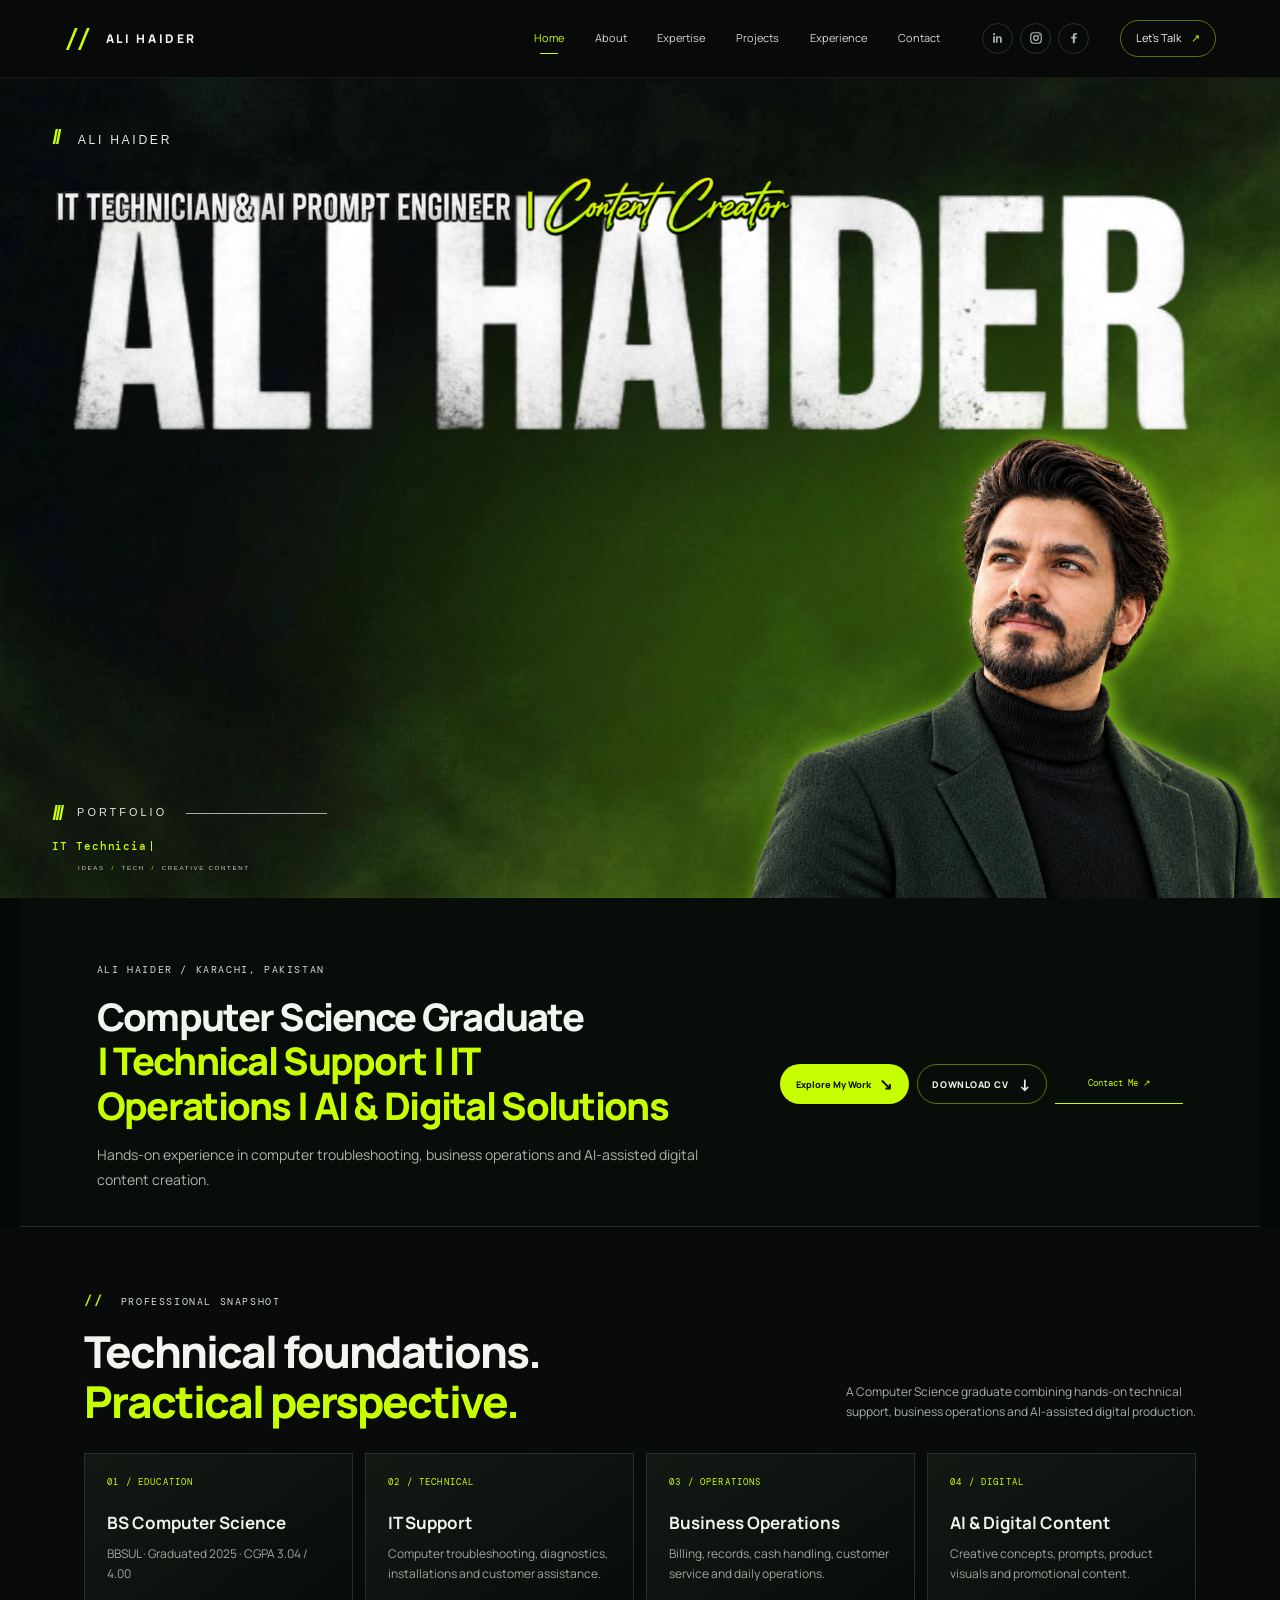
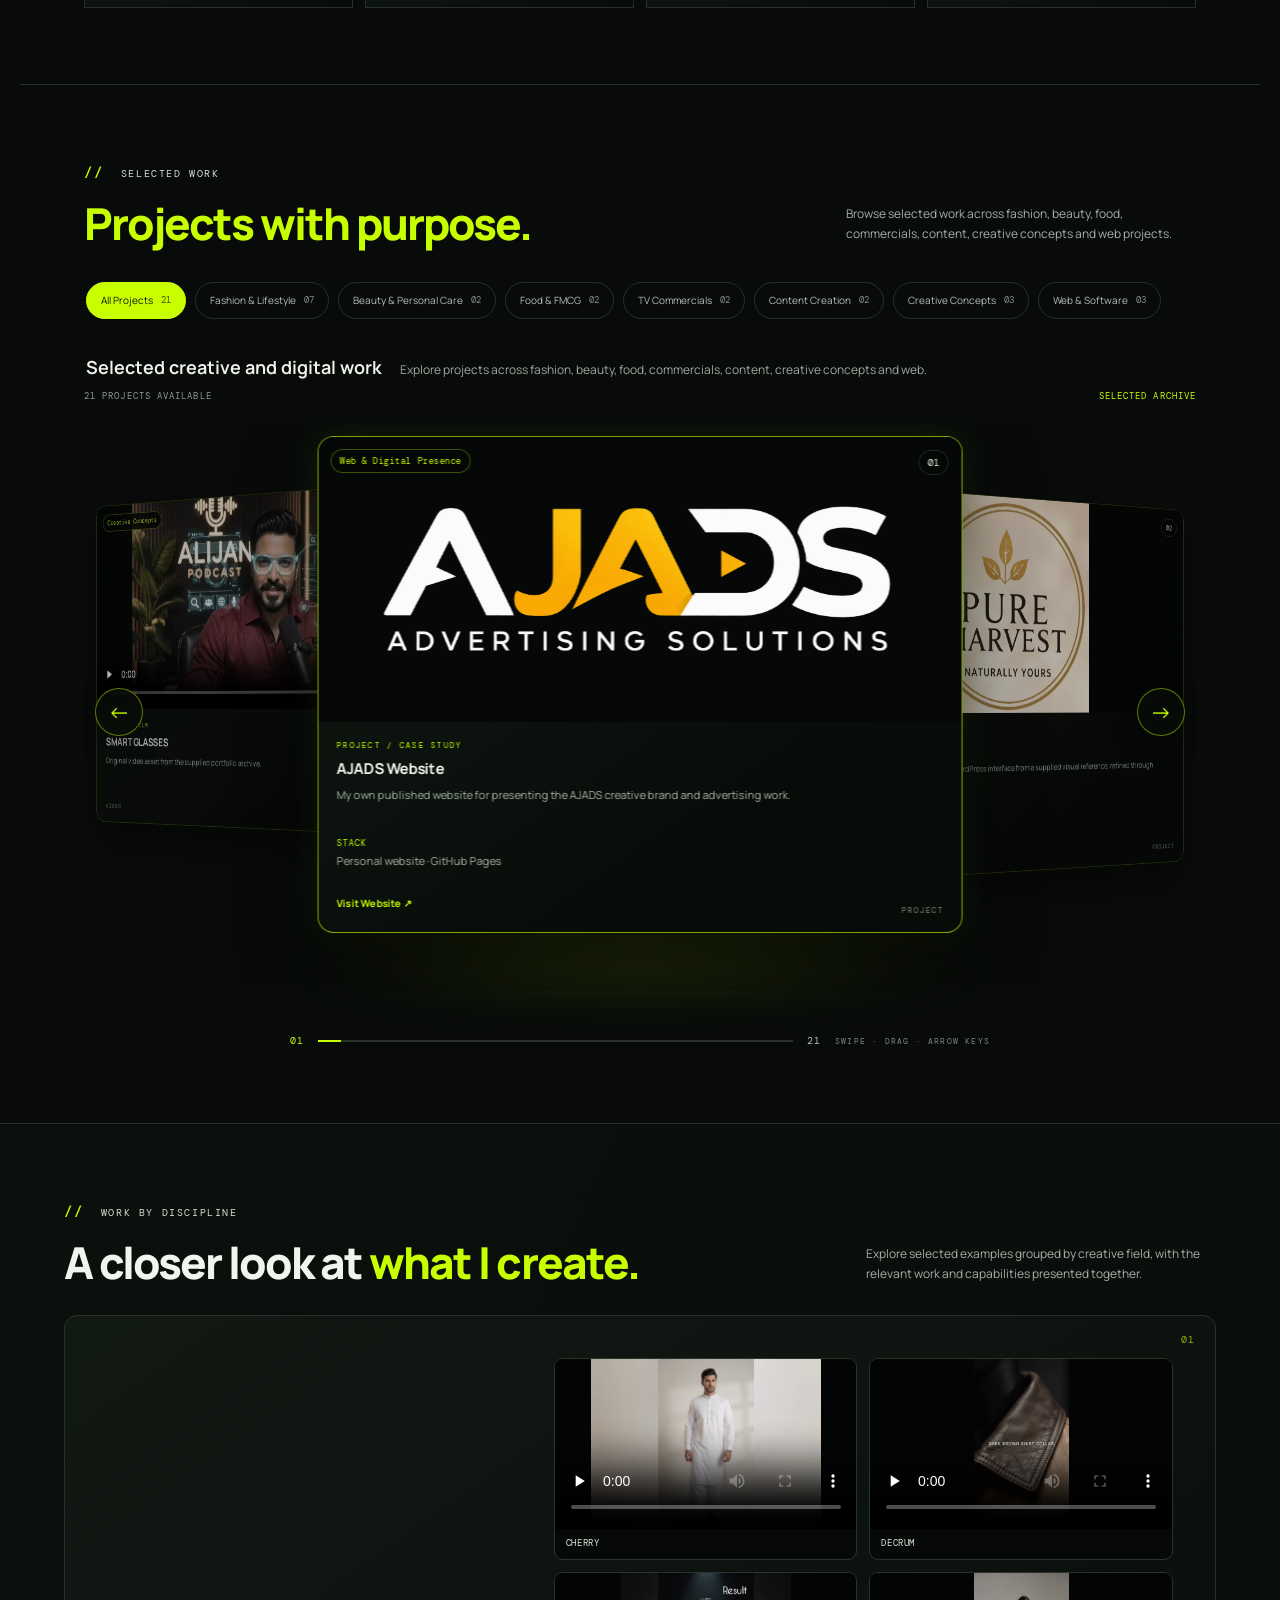
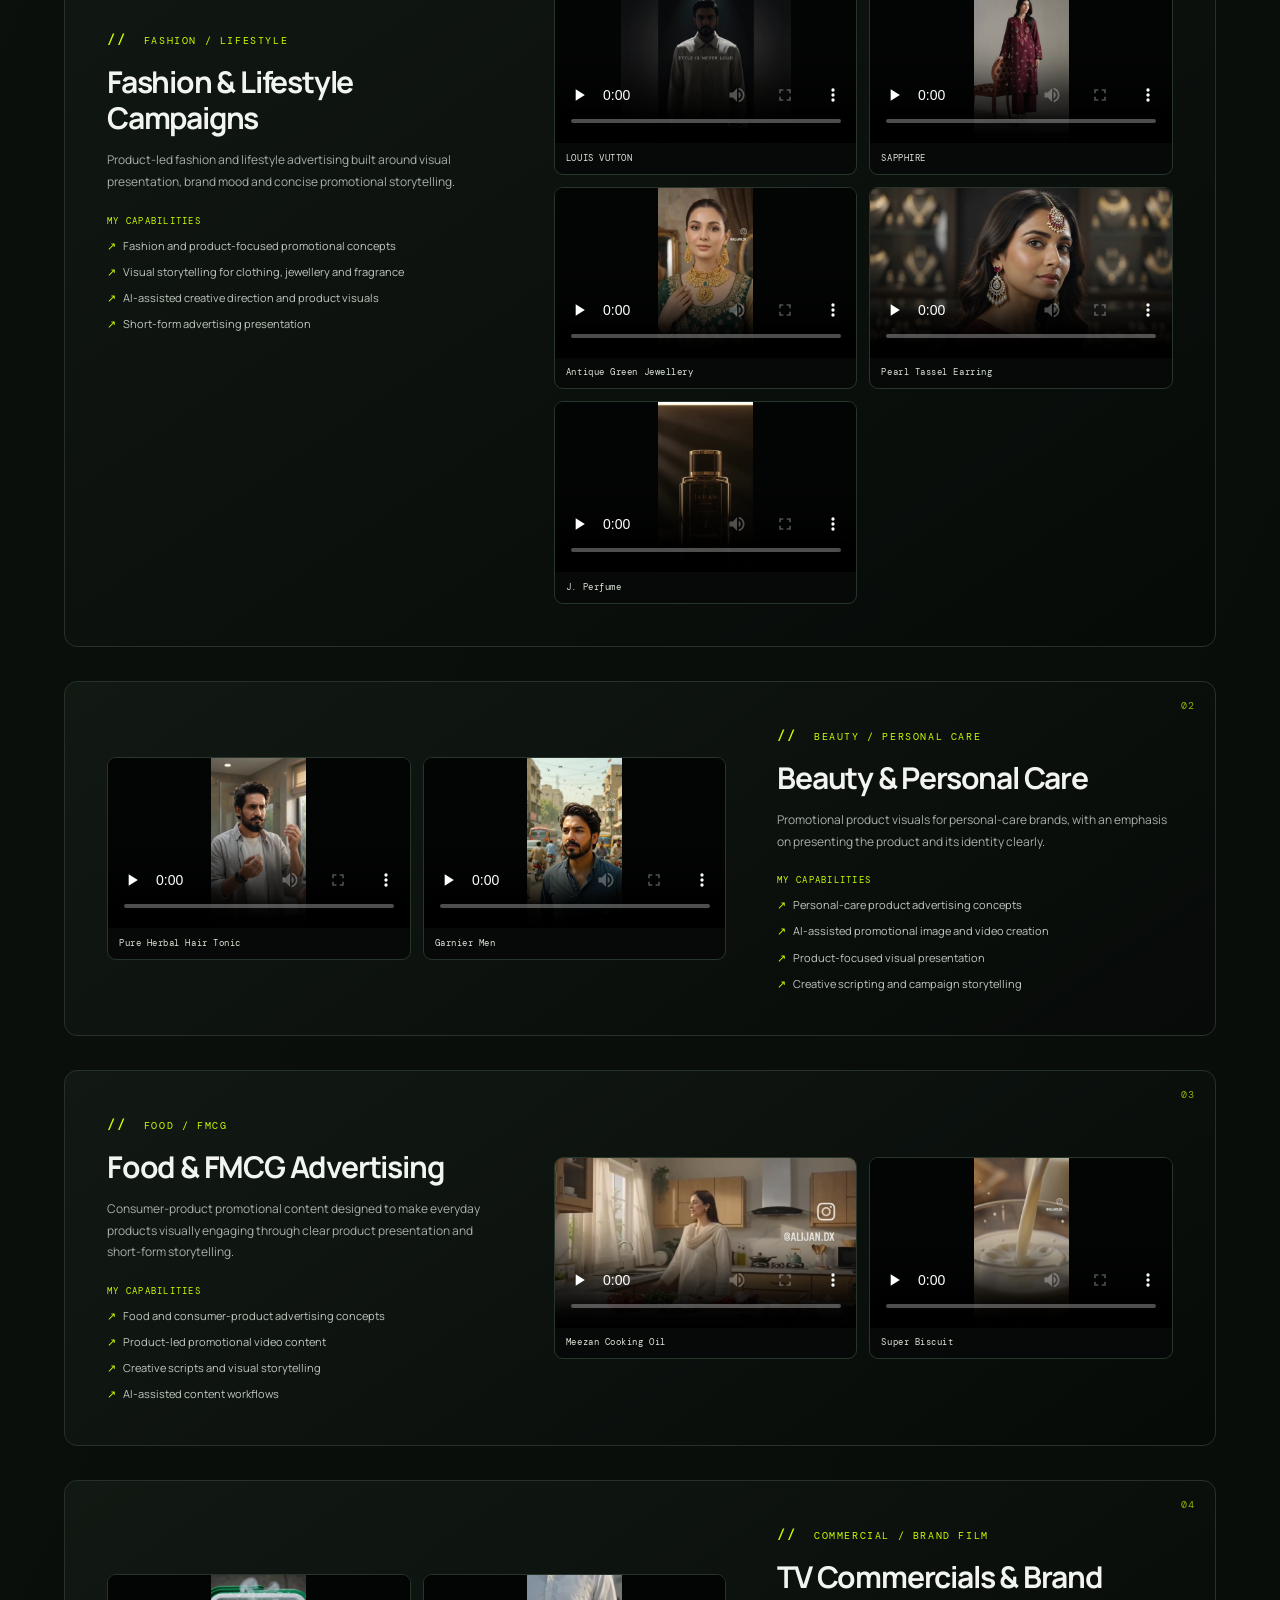
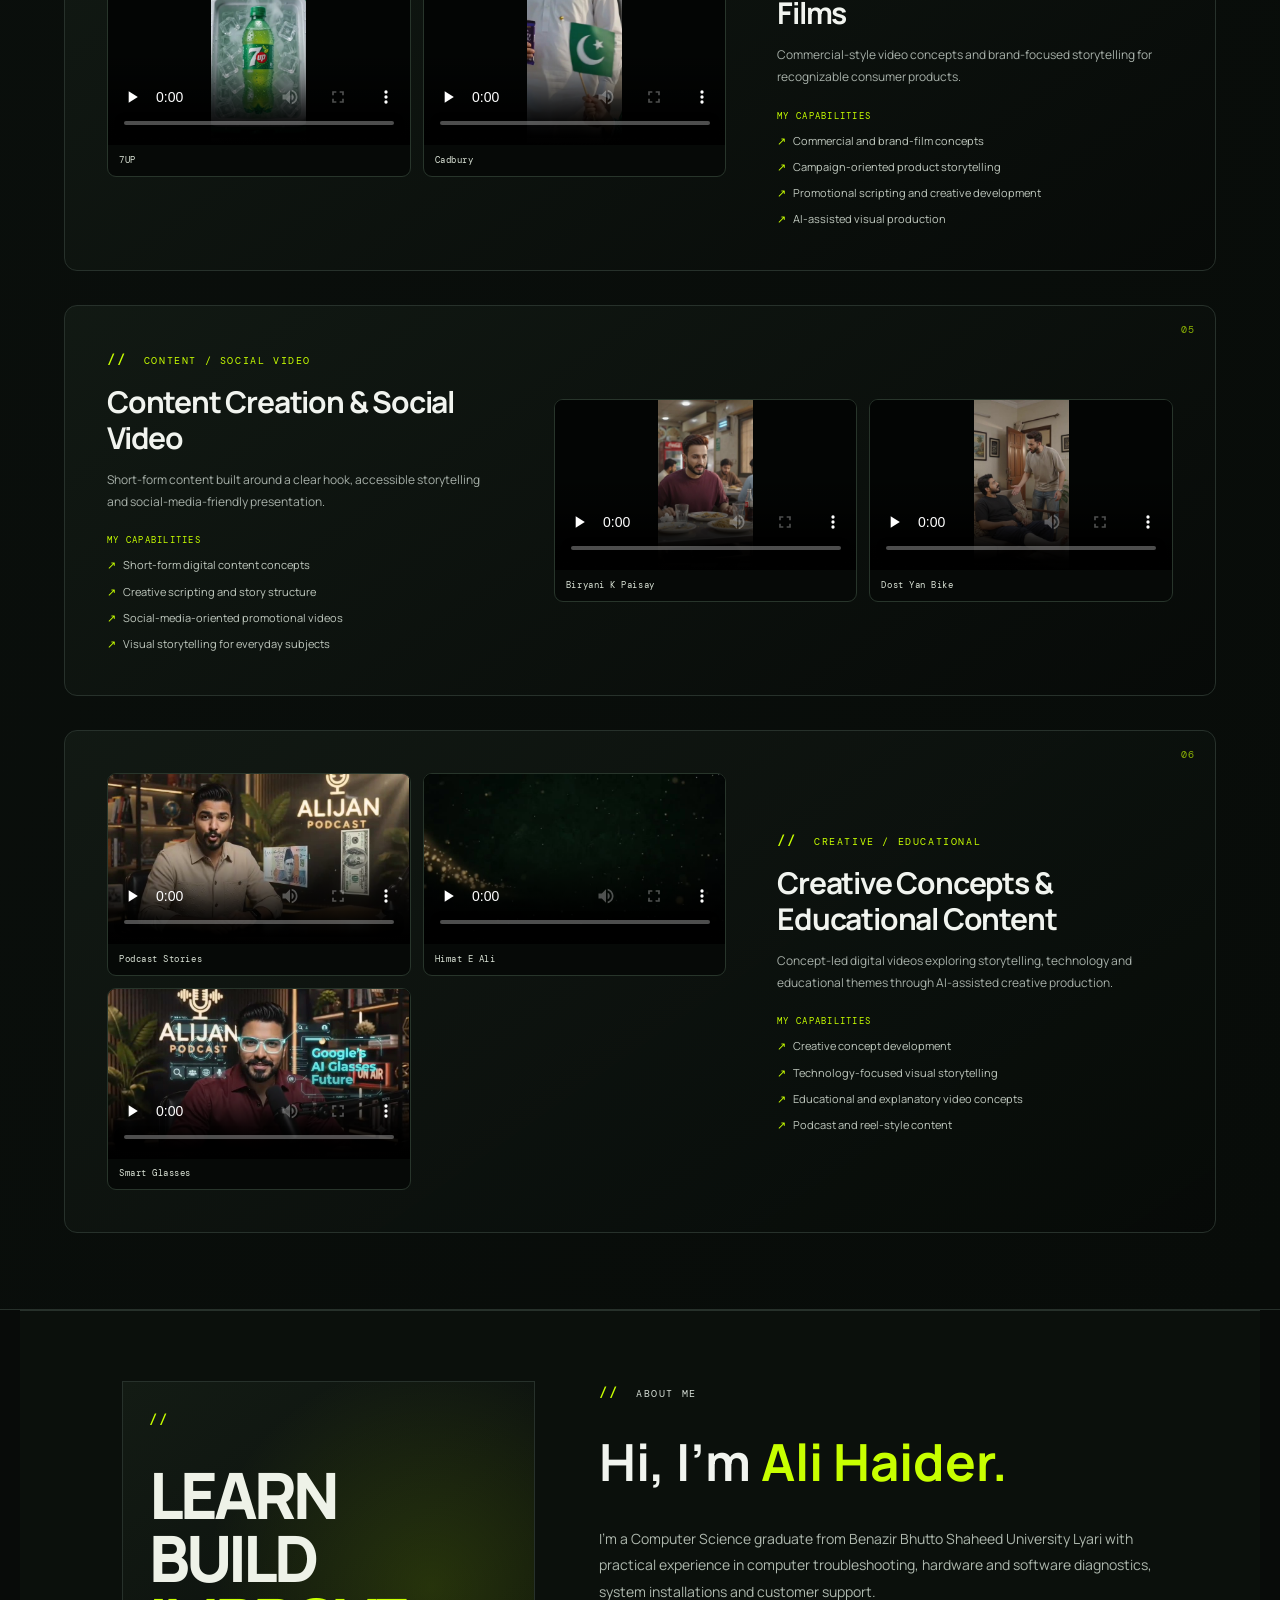
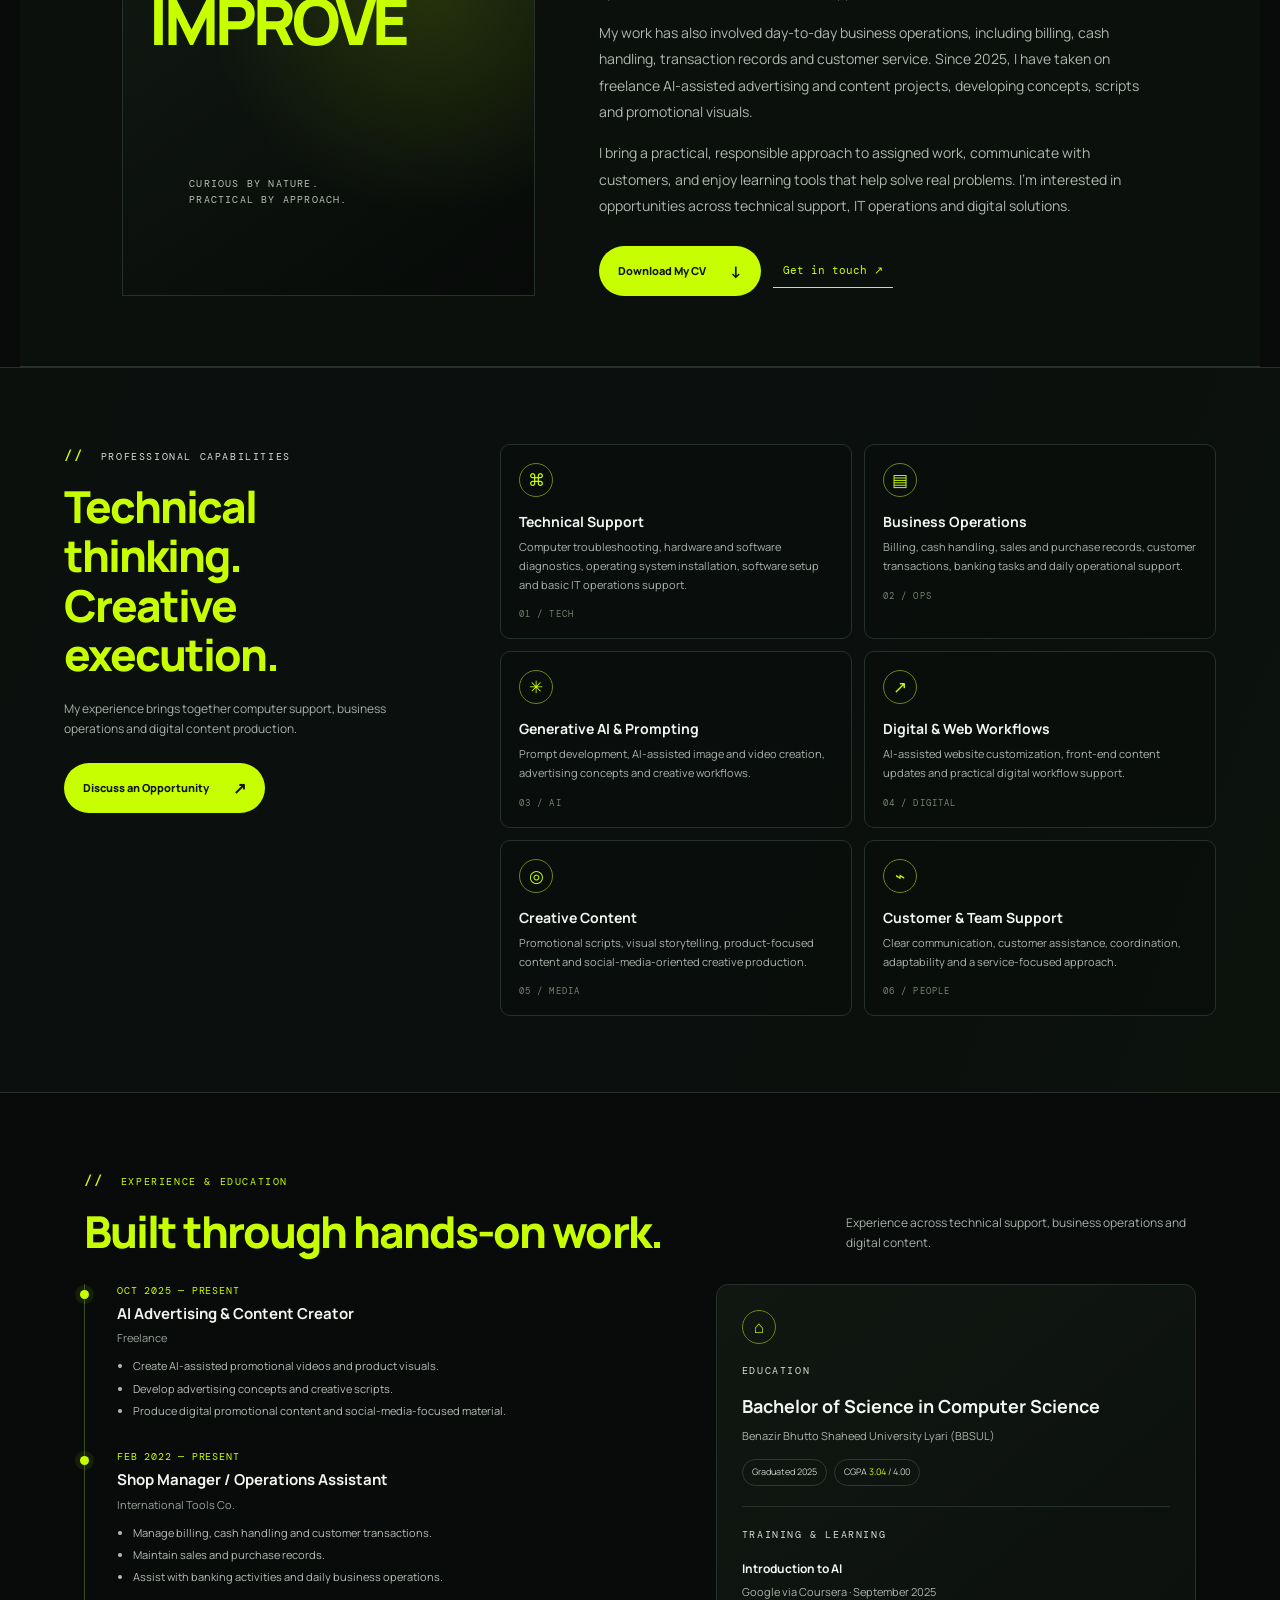
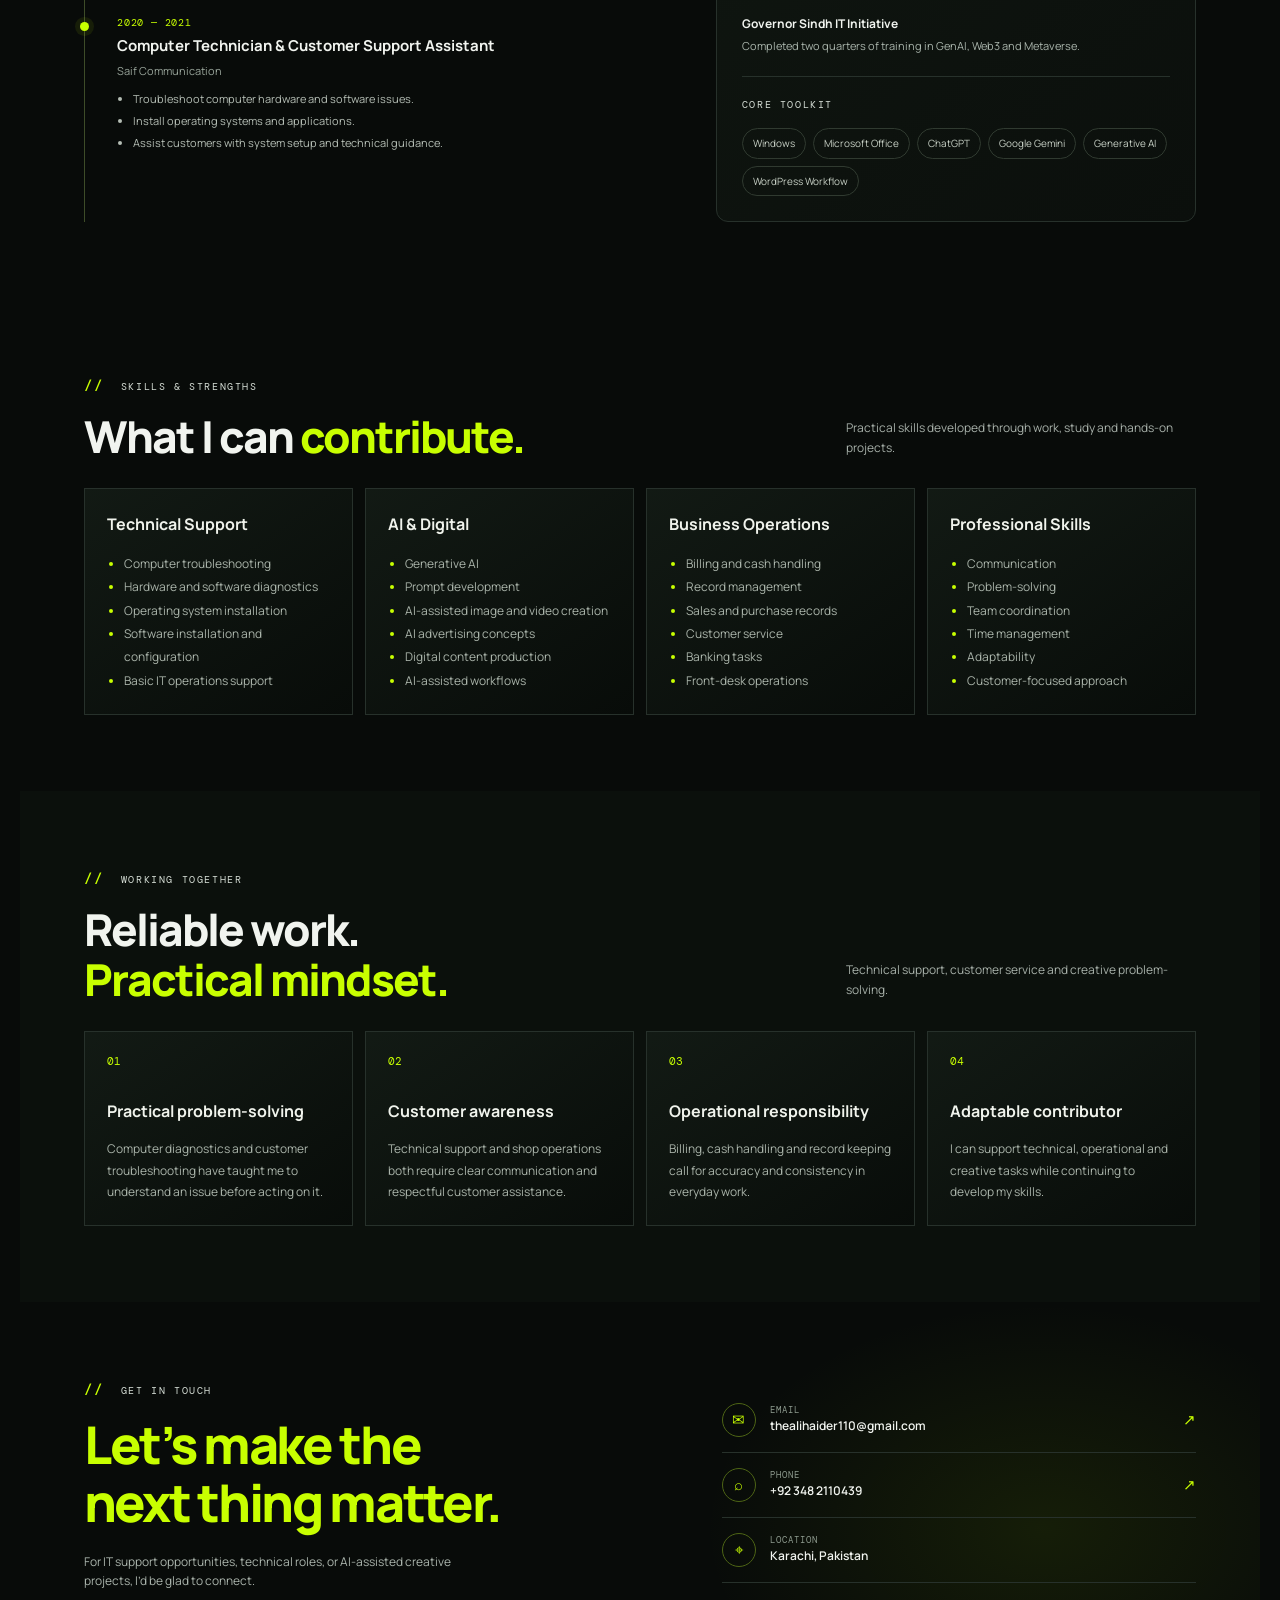
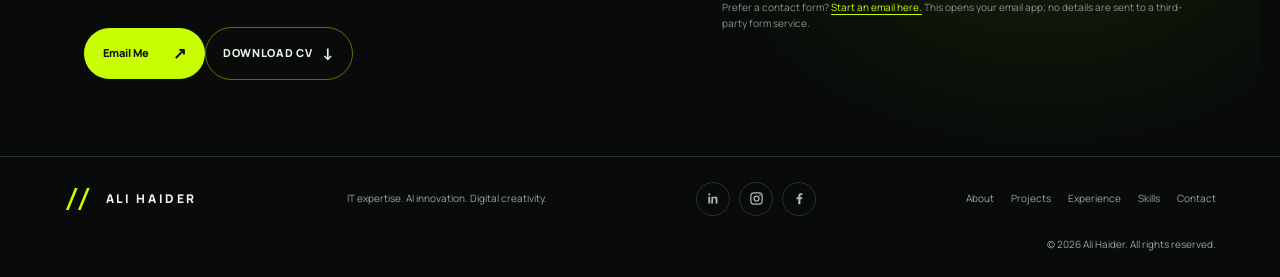
==== commit 74d5ed9f: "PORTFOLIO UPDATE" ====
--- a/index.html
+++ b/index.html
@@ -1,17 +1,26 @@
 <!doctype html>
 <html lang="en">
 <head>
-  <meta charset="utf-8"><meta name="viewport" content="width=device-width, initial-scale=1">
+  <meta charset="utf-8"><meta name="viewport" content="width=device-width, initial-scale=1, viewport-fit=cover">
+  <meta name="robots" content="index,follow">
+  <meta name="author" content="Ali Haider">
   <meta name="theme-color" content="#080b09">
   <title>Ali Haider | IT Support & AI Creative Specialist</title>
   <meta name="description" content="Ali Haider — Computer Science graduate with experience in IT support, computer troubleshooting, business operations, and AI-assisted advertising and digital projects.">
   <meta property="og:title" content="Ali Haider | IT Support & AI Creative Specialist">
   <meta property="og:description" content="IT expertise, AI innovation and digital creativity.">
   <meta property="og:type" content="website">
+  <meta property="og:locale" content="en_PK">
+  <meta name="twitter:card" content="summary_large_image">
   <meta property="og:image" content="assets/images/ali-haider-hero.png">
   <link rel="preconnect" href="https://fonts.googleapis.com"><link rel="preconnect" href="https://fonts.gstatic.com" crossorigin>
   <link href="https://fonts.googleapis.com/css2?family=DM+Mono:wght@400;500&family=Manrope:wght@400;500;600;700;800&display=swap" rel="stylesheet">
+  <link rel="stylesheet" href="colors/theme.css">
+  <link rel="stylesheet" href="spacing/layout.css">
+  <link rel="stylesheet" href="typography/type.css">
   <link rel="stylesheet" href="styles.css">
+  <link rel="stylesheet" href="styles/components.css">
+  <script type="application/ld+json">{"@context":"https://schema.org","@type":"Person","name":"Ali Haider","address":{"@type":"PostalAddress","addressLocality":"Karachi","addressCountry":"PK"},"alumniOf":{"@type":"CollegeOrUniversity","name":"Benazir Bhutto Shaheed University Lyari"},"email":"thealihaider110@gmail.com","sameAs":["https://www.linkedin.com/in/ali-haider-bb7a821a0?utm_source=share_via&amp;utm_content=profile&amp;utm_medium=member_android","https://www.instagram.com/alijan.dx?exln=MTBlaW90cDAzczU2dA==","https://www.facebook.com/share/1CWtFuwxdp/"]}</script>
 </head>
 <body>
   <a class="skip-link" href="#main">Skip to content</a>
@@ -48,58 +57,97 @@
           <p>IDEAS <b>/</b> TECH <b>/</b> CREATIVE CONTENT</p>
         </div>
       </div>
+      <div class="hero-intro-strip"><div><p class="eyebrow">ALI HAIDER / KARACHI, PAKISTAN</p><h1>Computer Science Graduate <span>| Technical Support | IT Operations | AI & Digital Solutions</span></h1><p>Hands-on experience in computer troubleshooting, business operations and AI-assisted digital content creation.</p></div><div class="hero-intro-actions"><a class="button button-primary" href="#projects">Explore My Work <span>↘</span></a><a class="button button-secondary" href="assets/Ali-Haider-CV.pdf" download>Download CV <span>↓</span></a><a class="text-link" href="#contact">Contact Me ↗</a></div></div>
     </section>
+    <section class="section snapshot-section" id="snapshot">
+      <div class="section-heading"><div><p class="eyebrow"><span class="eyebrow-mark">//</span> PROFESSIONAL SNAPSHOT</p><h2>Technical foundations.<br><span>Practical perspective.</span></h2></div><p class="section-intro">A Computer Science graduate combining hands-on technical support, business operations and AI-assisted digital production.</p></div>
+      <div class="snapshot-grid">
+        <article><span class="snapshot-index">01 / EDUCATION</span><strong>BS Computer Science</strong><p>BBSUL · Graduated 2025 · CGPA 3.04 / 4.00</p></article>
+        <article><span class="snapshot-index">02 / TECHNICAL</span><strong>IT Support</strong><p>Computer troubleshooting, diagnostics, installations and customer assistance.</p></article>
+        <article><span class="snapshot-index">03 / OPERATIONS</span><strong>Business Operations</strong><p>Billing, records, cash handling, customer service and daily operations.</p></article>
+        <article><span class="snapshot-index">04 / DIGITAL</span><strong>AI & Digital Content</strong><p>Creative concepts, prompts, product visuals and promotional content.</p></article>
+      </div>
+    </section>
+
     <section class="section projects-section" id="projects">
-      <div class="section-heading"><div><p class="eyebrow"><span class="eyebrow-mark">//</span> SELECTED WORK</p><h2>Projects with <span>purpose.</span></h2></div><p class="section-intro">Explore advertising, brand films, digital content and selected web & software projects.</p></div>
+      <div class="section-heading"><div><p class="eyebrow"><span class="eyebrow-mark">//</span> SELECTED WORK</p><h2>Projects with <span>purpose.</span></h2></div><p class="section-intro">Browse selected work across fashion, beauty, food, commercials, content, creative concepts and web projects.</p></div>
       <div class="project-filter-wrap"><div class="filter-row project-category-nav" id="project-category-nav" role="group" aria-label="Filter projects">
-        <button class="filter active" data-filter="all">All Projects <span class="filter-count" data-count="all"></span></button>
-        <button class="filter" data-filter="Fashion & Lifestyle">Fashion & Lifestyle <span class="filter-count"></span></button>
-        <button class="filter" data-filter="Beauty & Personal Care">Beauty & Personal Care <span class="filter-count"></span></button>
-        <button class="filter" data-filter="Food & FMCG">Food & FMCG <span class="filter-count"></span></button>
-        <button class="filter" data-filter="TV Commercials">TV Commercials <span class="filter-count"></span></button>
-        <button class="filter" data-filter="Content Creation">Content Creation <span class="filter-count"></span></button>
-        <button class="filter" data-filter="Creative Concepts">Creative Concepts <span class="filter-count"></span></button>
-        <button class="filter" data-filter="Web & Software">Web & Software <span class="filter-count"></span></button>
+        <button class="filter active" data-filter="all" aria-pressed="true">All Projects <span class="filter-count"></span></button>
+        <button class="filter" data-filter="Fashion & Lifestyle" aria-pressed="false">Fashion & Lifestyle <span class="filter-count"></span></button>
+        <button class="filter" data-filter="Beauty & Personal Care" aria-pressed="false">Beauty & Personal Care <span class="filter-count"></span></button>
+        <button class="filter" data-filter="Food & FMCG" aria-pressed="false">Food & FMCG <span class="filter-count"></span></button>
+        <button class="filter" data-filter="TV Commercials" aria-pressed="false">TV Commercials <span class="filter-count"></span></button>
+        <button class="filter" data-filter="Content Creation" aria-pressed="false">Content Creation <span class="filter-count"></span></button>
+        <button class="filter" data-filter="Creative Concepts" aria-pressed="false">Creative Concepts <span class="filter-count"></span></button>
+        <button class="filter" data-filter="Web & Software" aria-pressed="false">Web & Software <span class="filter-count"></span></button>
       </div></div>
-      <div class="project-results-line"><span id="project-results-count">Loading projects…</span><span class="project-results-accent">AJADS / SELECTED ARCHIVE</span></div>
-      <div class="portfolio-stage" id="portfolio-stage" aria-label="Interactive 3D project gallery">
+      <div class="project-category-intro" id="project-category-intro" aria-live="polite"><h3>Selected creative and digital work</h3><p>Choose a category to explore the relevant projects, creative approach and individual contribution.</p></div>
+      <div class="project-results-line"><span id="project-results-count" aria-live="polite">Preparing project archive…</span><span class="project-results-accent">SELECTED ARCHIVE</span></div>
+      <div class="portfolio-stage" id="portfolio-stage" aria-label="Manually navigated project gallery">
         <button class="carousel-control carousel-prev" type="button" aria-label="Previous project">←</button>
-        <div class="project-grid portfolio-carousel" id="project-grid" aria-live="polite" tabindex="0" aria-label="Project carousel. Use left and right arrow keys."></div>
+        <div class="project-grid portfolio-carousel" id="project-grid" tabindex="0" aria-label="Project gallery. Use left and right arrow keys."></div>
         <button class="carousel-control carousel-next" type="button" aria-label="Next project">→</button>
       </div>
-      <div class="carousel-status" aria-live="polite"><span id="carousel-current">01</span><span class="carousel-progress"><i id="carousel-progress-fill"></i></span><span id="carousel-total">00</span><span class="carousel-hint">DRAG · SWIPE · ARROW KEYS</span></div>
+      <div class="carousel-status" aria-live="polite"><span id="carousel-current">00</span><span class="carousel-progress"><i id="carousel-progress-fill"></i></span><span id="carousel-total">00</span><span class="carousel-hint">SWIPE · DRAG · ARROW KEYS</span></div>
     </section>
-    <section class="section expertise-section" id="services">
-      <div class="expertise-intro"><p class="eyebrow"><span class="eyebrow-mark">//</span> WHAT I BRING</p><h2>Technical thinking.<br><span>Creative execution.</span></h2><p>My experience spans practical computer support, business operations, and AI-powered content workflows. I’m comfortable working across tasks, learning new tools, and keeping the real goal in focus.</p><a class="button button-primary" href="#contact">Work With Me <span>↗</span></a></div>
-      <div class="expertise-grid">
-        <article class="expertise-card"><span class="card-icon">⌘</span><h3>IT Support</h3><p>Computer troubleshooting, hardware and software diagnostics, operating system installation, and customer technical assistance.</p><span class="card-index">01 / TECH</span></article>
-        <article class="expertise-card"><span class="card-icon">▤</span><h3>Business Operations</h3><p>Billing, cash handling, sales and purchase records, customer service, and day-to-day operational support.</p><span class="card-index">02 / OPS</span></article>
-        <article class="expertise-card"><span class="card-icon">✳</span><h3>AI Advertising</h3><p>AI-assisted product visuals, promotional video concepts, creative prompts, and short-form content workflows.</p><span class="card-index">03 / AI</span></article>
-        <article class="expertise-card"><span class="card-icon">↗</span><h3>Web Customization</h3><p>Personal website publishing and AI-assisted code adaptation for a supplied WordPress UI reference.</p><span class="card-index">04 / WEB</span></article>
-        <article class="expertise-card"><span class="card-icon">◎</span><h3>Content Production</h3><p>Creative concepts, advertising scripts, visual storytelling, and post-production experimentation.</p><span class="card-index">05 / MEDIA</span></article>
-        <article class="expertise-card"><span class="card-icon">⌁</span><h3>Problem Solving</h3><p>A practical, customer-focused approach built through technical assistance and hands-on business responsibilities.</p><span class="card-index">06 / APPROACH</span></article>
+
+    <!-- Skill-based showcase: separate from, and directly below, the original Projects section. -->
+    <section class="section skill-showcases-section" id="skill-showcases" aria-labelledby="skill-showcases-title">
+      <div class="section-heading">
+        <div><p class="eyebrow"><span class="eyebrow-mark">//</span> WORK BY DISCIPLINE</p><h2 id="skill-showcases-title">A closer look at <span>what I create.</span></h2></div>
+        <p class="section-intro">Explore selected examples grouped by creative field, with the relevant work and capabilities presented together.</p>
+      </div>
+      <div id="skill-showcase-list" class="skill-showcase-list" aria-live="polite">
+        <p class="showcase-loading">Loading skill showcases…</p>
       </div>
     </section>
-    <section class="about-band" id="about">
-      <div class="about-visual"><div class="about-visual-glow"></div><div class="about-stamp"><span>//</span><b>LEARN<br>BUILD<br>IMPROVE</b></div><p class="visual-caption">CURIOUS BY NATURE.<br>PRACTICAL BY APPROACH.</p></div>
-      <div class="about-copy"><p class="eyebrow"><span class="eyebrow-mark">//</span> ABOUT ME</p><h2>Hi, I’m <span>Ali Haider.</span></h2><p>I’m a Computer Science graduate from Benazir Bhutto Shaheed University Lyari, with hands-on experience in computer support, troubleshooting, customer service, and business operations.</p><p>Alongside my technical background, I use Generative AI tools to develop advertising concepts and visual content, and I’ve explored AI-assisted coding through practical website customization. I’m motivated by work that combines problem-solving, reliable execution, and continuous learning.</p>
-        <div class="about-stats"><div><strong>BSCS</strong><small>Computer Science</small></div><div><strong>IT + AI</strong><small>Two complementary strengths</small></div><div><strong>Karachi</strong><small>Pakistan</small></div></div>
-        <div class="strength-list"><span>● Practical problem solver</span><span>● Customer-focused communicator</span><span>● Continuous learner</span></div>
+
+    <section class="section about-professional" id="about">
+      <div class="about-professional-visual"><p class="eyebrow"><span class="eyebrow-mark">//</span></p><div class="about-visual-statement">LEARN<br>BUILD<br><span>IMPROVE</span></div><p class="visual-caption">CURIOUS BY NATURE.<br>PRACTICAL BY APPROACH.</p></div>
+      <div class="about-professional-copy"><p class="eyebrow"><span class="eyebrow-mark">//</span> ABOUT ME </p><h2>Hi, I’m <span>Ali Haider.</span></h2>
+        <p>I’m a Computer Science graduate from Benazir Bhutto Shaheed University Lyari with practical experience in computer troubleshooting, hardware and software diagnostics, system installations and customer support.</p>
+        <p>My work has also involved day-to-day business operations, including billing, cash handling, transaction records and customer service. Since 2025, I have taken on freelance AI-assisted advertising and content projects, developing concepts, scripts and promotional visuals.</p>
+        <p>I bring a practical, responsible approach to assigned work, communicate with customers, and enjoy learning tools that help solve real problems. I’m interested in opportunities across technical support, IT operations and digital solutions.</p>
+        <div class="about-actions"><a class="button button-primary" href="assets/Ali-Haider-CV.pdf" download>Download My CV <span>↓</span></a><a class="text-link" href="#contact">Get in touch ↗</a></div>
       </div>
     </section>
-    <section class="section journey-section" id="experience">
-      <div class="section-heading"><div><p class="eyebrow"><span class="eyebrow-mark">//</span> EXPERIENCE & EDUCATION</p><h2>Built through <span>hands-on work.</span></h2></div><p class="section-intro">Technical support, operational responsibility, and ongoing learning shape how I approach new challenges.</p></div>
-      <div class="journey-grid">
-        <div class="timeline">
-          <article class="timeline-item"><span class="timeline-dot"></span><p class="timeline-date">OCT 2025 — PRESENT</p><h3>AI Advertising & Content Creator</h3><p>Freelance / Independent Projects</p><ul><li>Develop AI-assisted advertising concepts and scripts.</li><li>Create product visuals and promotional video studies.</li><li>Explore prompt-based workflows and post-production.</li></ul></article>
-          <article class="timeline-item"><span class="timeline-dot"></span><p class="timeline-date">FEB 2022 — PRESENT</p><h3>Shop Manager / Operations Assistant</h3><p>International Tools Co.</p><ul><li>Manage billing and customer transactions.</li><li>Maintain sales and purchase records.</li><li>Support banking tasks and daily operations.</li></ul></article>
-          <article class="timeline-item"><span class="timeline-dot"></span><p class="timeline-date">2020 — 2021</p><h3>Computer Technician & Customer Support Assistant</h3><p>Saif Communication</p><ul><li>Troubleshoot computer hardware and software.</li><li>Install operating systems and applications.</li><li>Assist customers with setup and technical issues.</li></ul></article>
-        </div>
-        <aside class="education-card"><span class="card-icon">⌂</span><p class="eyebrow">EDUCATION</p><h3>Bachelor of Science in Computer Science</h3><p>Benazir Bhutto Shaheed University Lyari (BBSUL)</p><div class="education-meta"><span>Graduated 2025</span><span class="cgpa-highlight">CGPA <span class="cgpa-number">3.04</span> / 4.00</span></div><div class="education-rule"></div><p class="eyebrow">TRAINING</p><h4>Introduction to AI</h4><p>Google via Coursera · September 2025</p><h4>Governor Sindh IT Initiative</h4><p>Two quarters of training in GenAI, Web3, and Metaverse technologies.</p><div class="education-rule"></div><p class="eyebrow">CORE TOOLKIT</p><div class="tool-pills"><span>Windows</span><span>Microsoft Office</span><span>ChatGPT</span><span>Google Gemini</span><span>Generative AI</span><span>WordPress workflow</span></div></aside>
+
+    <section class="section expertise-section" id="services">
+      <div class="expertise-intro"><p class="eyebrow"><span class="eyebrow-mark">//</span> PROFESSIONAL CAPABILITIES</p><h2>Technical thinking.<br><span>Creative execution.</span></h2><p>My experience brings together computer support, business operations and digital content production.</p><a class="button button-primary" href="#contact">Discuss an Opportunity <span>↗</span></a></div>
+      <div class="expertise-grid">
+        <article class="expertise-card"><span class="card-icon">⌘</span><h3>Technical Support</h3><p>Computer troubleshooting, hardware and software diagnostics, operating system installation, software setup and basic IT operations support.</p><span class="card-index">01 / TECH</span></article>
+        <article class="expertise-card"><span class="card-icon">▤</span><h3>Business Operations</h3><p>Billing, cash handling, sales and purchase records, customer transactions, banking tasks and daily operational support.</p><span class="card-index">02 / OPS</span></article>
+        <article class="expertise-card"><span class="card-icon">✳</span><h3>Generative AI & Prompting</h3><p>Prompt development, AI-assisted image and video creation, advertising concepts and creative workflows.</p><span class="card-index">03 / AI</span></article>
+        <article class="expertise-card"><span class="card-icon">↗</span><h3>Digital & Web Workflows</h3><p>AI-assisted website customization, front-end content updates and practical digital workflow support.</p><span class="card-index">04 / DIGITAL</span></article>
+        <article class="expertise-card"><span class="card-icon">◎</span><h3>Creative Content</h3><p>Promotional scripts, visual storytelling, product-focused content and social-media-oriented creative production.</p><span class="card-index">05 / MEDIA</span></article>
+        <article class="expertise-card"><span class="card-icon">⌁</span><h3>Customer & Team Support</h3><p>Clear communication, customer assistance, coordination, adaptability and a service-focused approach.</p><span class="card-index">06 / PEOPLE</span></article>
       </div>
     </section>
-    <section class="skills-strip" id="skills"><div class="skills-label"><p class="eyebrow"><span class="eyebrow-mark">//</span> SKILLS SNAPSHOT</p><h2>Tools, skills & <span>strengths.</span></h2></div><div class="skill-columns"><div><h3>Technical</h3><p>Computer troubleshooting · Hardware/software diagnostics · OS installation · Software configuration · Basic IT support</p></div><div><h3>AI & Digital</h3><p>Generative AI · Prompt engineering · AI image/video creation · Advertising concepts · AI-assisted coding workflows</p></div><div><h3>Operations</h3><p>Billing · Record keeping · Customer service · Sales/purchase records · Cash handling · Coordination</p></div></div></section>
-    <section class="contact-section" id="contact"><div class="contact-backdrop" aria-hidden="true"></div><div class="contact-copy"><p class="eyebrow"><span class="eyebrow-mark">//</span> GET IN TOUCH</p><h2>Let’s make the<br><span>next thing matter.</span></h2><p>For IT support opportunities, technical roles, or AI-assisted creative projects, I’d be glad to connect.</p><a class="button button-primary" href="mailto:thealihaider110@gmail.com?subject=Professional%20Opportunity%20for%20Ali%20Haider">Email Me <span>↗</span></a></div><div class="contact-details"><a href="mailto:thealihaider110@gmail.com"><span class="detail-icon">✉</span><span><small>EMAIL</small><b>thealihaider110@gmail.com</b></span><span class="detail-arrow">↗</span></a><a href="https://wa.me/923482110439" target="_blank" rel="noopener noreferrer" aria-label="Chat on WhatsApp: +92 348 2110439"><span class="detail-icon">⌕</span><span><small>PHONE</small><b>+92 348 2110439</b></span><span class="detail-arrow">↗</span></a><div class="contact-location"><span class="detail-icon">⌖</span><span><small>LOCATION</small><b>Karachi, Pakistan</b></span></div><p class="contact-note">Prefer a contact form? <a href="mailto:thealihaider110@gmail.com?subject=Portfolio%20Enquiry">Start an email here.</a> This opens your email app; no details are sent to a third-party form service.</p></div></section>
+
+    <section class="section journey-section" id="experience">
+      <div class="section-heading"><div><p class="eyebrow"><span class="eyebrow-mark">//</span> EXPERIENCE & EDUCATION</p><h2>Built through <span>hands-on work.</span></h2></div><p class="section-intro">Experience across technical support, business operations and digital content.</p></div>
+      <div class="journey-grid"><div class="timeline">
+        <article class="timeline-item"><span class="timeline-dot"></span><p class="timeline-date">OCT 2025 — PRESENT</p><h3>AI Advertising & Content Creator</h3><p>Freelance</p><ul><li>Create AI-assisted promotional videos and product visuals.</li><li>Develop advertising concepts and creative scripts.</li><li>Produce digital promotional content and social-media-focused material.</li></ul></article>
+        <article class="timeline-item"><span class="timeline-dot"></span><p class="timeline-date">FEB 2022 — PRESENT</p><h3>Shop Manager / Operations Assistant</h3><p>International Tools Co.</p><ul><li>Manage billing, cash handling and customer transactions.</li><li>Maintain sales and purchase records.</li><li>Assist with banking activities and daily business operations.</li></ul></article>
+        <article class="timeline-item"><span class="timeline-dot"></span><p class="timeline-date">2020 — 2021</p><h3>Computer Technician & Customer Support Assistant</h3><p>Saif Communication</p><ul><li>Troubleshoot computer hardware and software issues.</li><li>Install operating systems and applications.</li><li>Assist customers with system setup and technical guidance.</li></ul></article>
+      </div>
+      <aside class="education-card"><span class="card-icon">⌂</span><p class="eyebrow">EDUCATION</p><h3>Bachelor of Science in Computer Science</h3><p>Benazir Bhutto Shaheed University Lyari (BBSUL)</p><div class="education-meta"><span>Graduated 2025</span><span class="cgpa-highlight">CGPA <span class="cgpa-number">3.04</span> / 4.00</span></div><div class="education-rule"></div><p class="eyebrow">TRAINING & LEARNING</p><h4>Introduction to AI</h4><p>Google via Coursera · September 2025</p><h4>Governor Sindh IT Initiative</h4><p>Completed two quarters of training in GenAI, Web3 and Metaverse.</p><div class="education-rule"></div><p class="eyebrow core-toolkit-label">CORE TOOLKIT</p><div class="tool-pills core-toolkit" aria-label="Core toolkit"><span>Windows</span><span>Microsoft Office</span><span>ChatGPT</span><span>Google Gemini</span><span>Generative AI</span><span>WordPress Workflow</span></div></aside></div>
+    </section>
+
+    <section class="section skills-detail" id="skills"><div class="section-heading"><div><p class="eyebrow"><span class="eyebrow-mark">//</span> SKILLS & STRENGTHS</p><h2>What I can <span>contribute.</span></h2></div><p class="section-intro">Practical skills developed through work, study and hands-on projects.</p></div>
+      <div class="skill-detail-grid">
+        <article><h3>Technical Support</h3><ul><li>Computer troubleshooting</li><li>Hardware and software diagnostics</li><li>Operating system installation</li><li>Software installation and configuration</li><li>Basic IT operations support</li></ul></article>
+        <article><h3>AI & Digital</h3><ul><li>Generative AI</li><li>Prompt development</li><li>AI-assisted image and video creation</li><li>AI advertising concepts</li><li>Digital content production</li><li>AI-assisted workflows</li></ul></article>
+        <article><h3>Business Operations</h3><ul><li>Billing and cash handling</li><li>Record management</li><li>Sales and purchase records</li><li>Customer service</li><li>Banking tasks</li><li>Front-desk operations</li></ul></article>
+        <article><h3>Professional Skills</h3><ul><li>Communication</li><li>Problem-solving</li><li>Team coordination</li><li>Time management</li><li>Adaptability</li><li>Customer-focused approach</li></ul></article>
+      </div>
+    </section>
+
+    <section class="section why-section" id="why-work-with-me"><div class="section-heading"><div><p class="eyebrow"><span class="eyebrow-mark">//</span> WORKING TOGETHER</p><h2>Reliable work.<br><span>Practical mindset.</span></h2></div><p class="section-intro">Technical support, customer service and creative problem-solving.</p></div>
+      <div class="why-grid"><article><b>01</b><h3>Practical problem-solving</h3><p>Computer diagnostics and customer troubleshooting have taught me to understand an issue before acting on it.</p></article><article><b>02</b><h3>Customer awareness</h3><p>Technical support and shop operations both require clear communication and respectful customer assistance.</p></article><article><b>03</b><h3>Operational responsibility</h3><p>Billing, cash handling and record keeping call for accuracy and consistency in everyday work.</p></article><article><b>04</b><h3>Adaptable contributor</h3><p>I can support technical, operational and creative tasks while continuing to develop my skills.</p></article></div>
+    </section>
+
+    <section class="contact-section" id="contact"><div class="contact-backdrop" aria-hidden="true"></div><div class="contact-copy"><p class="eyebrow"><span class="eyebrow-mark">//</span> GET IN TOUCH</p><h2>Let’s make the<br><span>next thing matter.</span></h2><p>For IT support opportunities, technical roles, or AI-assisted creative projects, I’d be glad to connect.</p><a class="button button-primary" href="mailto:thealihaider110@gmail.com?subject=Professional%20Opportunity%20for%20Ali%20Haider">Email Me <span>↗</span></a><a class="button button-secondary" href="assets/Ali-Haider-CV.pdf" download>Download CV <span>↓</span></a></div><div class="contact-details"><a href="mailto:thealihaider110@gmail.com"><span class="detail-icon">✉</span><span><small>EMAIL</small><b>thealihaider110@gmail.com</b></span><span class="detail-arrow">↗</span></a><a href="https://wa.me/923482110439" target="_blank" rel="noopener noreferrer" aria-label="Chat on WhatsApp: +92 348 2110439"><span class="detail-icon">⌕</span><span><small>PHONE</small><b>+92 348 2110439</b></span><span class="detail-arrow">↗</span></a><div class="contact-location"><span class="detail-icon">⌖</span><span><small>LOCATION</small><b>Karachi, Pakistan</b></span></div><p class="contact-note">Prefer a contact form? <a href="mailto:thealihaider110@gmail.com?subject=Portfolio%20Enquiry">Start an email here.</a> This opens your email app; no details are sent to a third-party form service.</p></div></section>
   </main>
   <footer class="footer"><a class="brand brand-animated" href="#home"><span class="brand-mark">//</span><span>ALI HAIDER</span></a><p>IT expertise. AI innovation. Digital creativity.</p><div class="social-links" aria-label="Social media links">
     <a href="https://www.linkedin.com/in/ali-haider-bb7a821a0?utm_source=share_via&amp;utm_content=profile&amp;utm_medium=member_android" target="_blank" rel="noopener noreferrer" aria-label="LinkedIn" title="LinkedIn">
@@ -111,6 +159,7 @@
     <a href="https://www.facebook.com/share/1CWtFuwxdp/" target="_blank" rel="noopener noreferrer" aria-label="Facebook" title="Facebook">
       <svg viewBox="0 0 24 24" aria-hidden="true"><path d="M13.4 21v-8h2.7l.4-3.1h-3.1v-2c0-.9.3-1.5 1.6-1.5h1.7V3.6c-.3 0-1.3-.1-2.5-.1-2.5 0-4.2 1.5-4.2 4.3v2.1H7.2V13H10v8z"/></svg>
     </a>
-  </div><nav aria-label="Footer navigation"><a href="#about">About</a><a href="#projects">Projects</a><a href="#experience">Experience</a><a href="#contact">Contact</a></nav><small>© <span id="year"></span> Ali Haider. All rights reserved.</small></footer>
+  </div><nav aria-label="Footer navigation"><a href="#about">About</a><a href="#projects">Projects</a><a href="#experience">Experience</a><a href="#skills">Skills</a><a href="#contact">Contact</a></nav><small>© <span id="year"></span> Ali Haider. All rights reserved.</small></footer>
   <script src="script.js" defer></script>
+  <script src="components/skill-showcases.js" defer></script>
 </body></html>
--- a/colors/theme.css
+++ b/colors/theme.css
@@ -0,0 +1,2 @@
+/* Edit this file to change the portfolio color palette. */
+:root{--bg:#080b09;--panel:#0c110f;--panel2:#101613;--line:#27312b;--text:#f1f4ef;--muted:#a7b0a9;--lime:#c8ff00;--lime2:#a8d900;}
--- a/spacing/layout.css
+++ b/spacing/layout.css
@@ -0,0 +1,2 @@
+/* Shared layout measurements: maximum content width and standard corner radius. */
+:root{--max:1240px;--radius:13px;}
--- a/typography/type.css
+++ b/typography/type.css
@@ -0,0 +1,2 @@
+/* Global font stacks. Google Fonts are loaded in index.html; local fallbacks remain available. */
+:root{--font:'Manrope',Arial,sans-serif;--mono:'DM Mono',monospace;}
--- a/styles.css
+++ b/styles.css
@@ -1,5 +1,5 @@
 /* Ali Haider portfolio — charcoal / neon-lime visual system */
-:root{--bg:#080b09;--panel:#0c110f;--panel2:#101613;--line:#27312b;--text:#f1f4ef;--muted:#a7b0a9;--lime:#c8ff00;--lime2:#a8d900;--max:1240px;--radius:13px;--font:'Manrope',Arial,sans-serif;--mono:'DM Mono',monospace}*{box-sizing:border-box}html{scroll-behavior:smooth;scroll-padding-top:86px}body{margin:0;background:var(--bg);color:var(--text);font-family:var(--font);font-size:15px;line-height:1.65;overflow-x:hidden}a{color:inherit;text-decoration:none}button{font:inherit}.skip-link{position:absolute;top:-60px;left:1rem;background:var(--lime);color:#0a0c09;padding:.7rem 1rem;z-index:99}.skip-link:focus{top:1rem}.site-header{height:78px;display:flex;align-items:center;justify-content:space-between;gap:2rem;padding:0 max(5vw,calc((100vw - var(--max))/2));position:sticky;top:0;z-index:50;background:rgba(8,11,9,.93);backdrop-filter:blur(16px);border-bottom:1px solid rgba(255,255,255,.06)}.brand{display:flex;align-items:center;gap:13px;font-size:12px;letter-spacing:.22em;font-weight:800;white-space:nowrap}.brand-mark{font-family:var(--mono);font-size:26px;line-height:1;color:var(--lime);font-weight:500;letter-spacing:-.16em;margin-right:5px;transform:skew(-12deg)}.nav{display:flex;align-items:center;gap:clamp(14px,2.4vw,32px)}.nav-link{font-size:11px;color:#d2d8d2;transition:color .2s}.nav-link:hover,.nav-link.active{color:var(--lime)}.nav-link.active:after{content:'';display:block;width:18px;height:1px;background:var(--lime);margin:5px auto -6px}.nav-cta{border:1px solid #5b7210;border-radius:30px;padding:8px 15px;font-size:11px;transition:background .2s,color .2s}.nav-cta span{color:var(--lime);padding-left:8px}.nav-cta:hover{background:var(--lime);color:#10140b}.nav-cta:hover span{color:#10140b}.header-social-links{display:flex;align-items:center;gap:7px;margin-left:clamp(0px,1vw,12px)}.header-social-links a{width:31px;height:31px;display:grid;place-items:center;border:1px solid var(--line);border-radius:50%;color:#aeb9ad;transition:transform .22s,border-color .22s,color .22s,background .22s}.header-social-links svg{width:14px;height:14px;fill:currentColor}.header-social-links a:hover{transform:translateY(-3px);border-color:var(--lime);color:var(--lime);background:rgba(200,255,0,.07)}.menu-toggle{display:none}.hero{position:relative;max-width:1600px;margin:0 auto;padding:0 0 48px;overflow:hidden;background:radial-gradient(ellipse at 78% 30%,rgba(137,185,0,.12),transparent 38%)}.hero-art{width:100%;position:relative;overflow:hidden;border-bottom:1px solid var(--line);background:#090c0a}.hero-art:after{content:'';position:absolute;inset:auto 0 0;height:20%;background:linear-gradient(0deg,rgba(8,11,9,.25),transparent);pointer-events:none}.hero-art img{display:block;width:100%;height:auto;aspect-ratio:1672/941;object-fit:contain;object-position:center}.hero-copy{max-width:var(--max);margin:0 auto;padding:30px 5vw 0;display:grid;grid-template-columns:1fr minmax(280px,.75fr);column-gap:8%;align-items:center}.eyebrow{font-family:var(--mono);font-size:10px;letter-spacing:.16em;color:#d5ddd5;margin:0 0 15px}.eyebrow-mark{color:var(--lime);font-weight:500;margin-right:10px;font-size:14px}.hero-copy .eyebrow{grid-column:1/-1;margin-bottom:7px}.hero h1{font-size:clamp(34px,5.2vw,68px);line-height:1.02;letter-spacing:-.055em;margin:0;font-weight:800}.hero h1 span,.section-heading h2 span,.expertise-intro h2 span,.about-copy h2 span,.skills-label h2 span,.contact-copy h2 span{color:var(--lime)}.hero-lede{grid-column:2;grid-row:2/4;max-width:440px;color:#b7c0b8;font-size:14px;margin:0;align-self:center}.hero-actions{display:flex;align-items:center;gap:24px;margin-top:23px}.button{display:inline-flex;align-items:center;justify-content:center;gap:24px;border-radius:30px;padding:12px 19px;font-size:11px;font-weight:800;transition:transform .2s,box-shadow .2s,background .2s}.button span{font-size:16px}.button-primary{background:var(--lime);color:#11150b}.button-primary:hover{transform:translateY(-2px);box-shadow:0 8px 28px rgba(200,255,0,.15);background:#d6ff42}.text-link{font-size:11px;border-bottom:1px solid var(--lime);padding-bottom:4px}.text-link span{color:var(--lime);padding-left:8px}.hero-tags{display:flex;align-items:center;gap:12px;margin-top:25px;color:#8c988e;font-family:var(--mono);font-size:9px;letter-spacing:.12em}.hero-tags i{width:4px;height:4px;border-radius:50%;background:var(--lime)}.vertical-note{position:absolute;right:24px;top:32%;display:flex;flex-direction:column;align-items:center;gap:10px;font:9px var(--mono);letter-spacing:.12em;color:var(--lime);writing-mode:vertical-rl}.vertical-note b{font-weight:400;color:#a8b1a9}.section{max-width:var(--max);margin:0 auto;padding:92px 5vw}.projects-section{border-top:1px solid var(--line)}.section-heading{display:flex;justify-content:space-between;align-items:end;gap:35px;margin-bottom:27px}.section-heading h2,.expertise-intro h2,.about-copy h2,.skills-label h2,.contact-copy h2{font-size:clamp(29px,4vw,44px);line-height:1.12;letter-spacing:-.045em;margin:0;font-weight:800}.section-intro{max-width:350px;color:var(--muted);font-size:12px;margin:0 0 4px}.filter-row{display:flex;gap:8px;margin:0 0 20px}.filter{border:1px solid var(--line);background:transparent;color:#b7c0b8;border-radius:20px;padding:7px 13px;font-size:10px;cursor:pointer}.filter:hover,.filter.active{background:var(--lime);color:#11150b;border-color:var(--lime)}.project-grid{display:grid;grid-template-columns:repeat(3,minmax(0,1fr));gap:17px}.project-card{border:1px solid #28322b;background:linear-gradient(145deg,#0c110e,#080b09);border-radius:var(--radius);overflow:hidden;transition:transform .25s,border-color .25s;min-width:0}.project-card:hover{transform:translateY(-4px);border-color:#7a9719}.project-media{position:relative;aspect-ratio:16/10;background:#101712;overflow:hidden}.project-media img,.project-media video{display:block;width:100%;height:100%;object-fit:cover;transition:transform .45s}.project-card:hover .project-media img{transform:scale(1.035)}.project-media video{background:#050705}.project-category{position:absolute;left:13px;top:13px;background:rgba(5,8,6,.84);border:1px solid rgba(200,255,0,.3);color:var(--lime);padding:5px 8px;border-radius:20px;font:9px var(--mono);letter-spacing:.06em}.project-content{padding:17px}.project-content h3{font-size:16px;letter-spacing:-.025em;margin:0 0 7px}.project-content p{font-size:11px;color:#aab4ac;line-height:1.7;margin:0 0 13px}.project-stack{font:9px var(--mono);color:#d0daae;letter-spacing:.02em;border-top:1px solid #222b24;padding-top:11px}.project-bottom{display:flex;align-items:center;justify-content:space-between;gap:12px;margin-top:14px}.project-link{font-size:10px;color:var(--lime)}.project-link span{padding-left:5px}.project-note{font-size:10px;color:#9ba68e;margin-top:10px}.expertise-section{max-width:none;background:linear-gradient(110deg,#0b100d,#0b0f0d 60%,#0c120c);border-top:1px solid var(--line);border-bottom:1px solid var(--line);display:grid;grid-template-columns:minmax(250px,.72fr) 1.45fr;gap:7%;padding-left:max(5vw,calc((100vw - var(--max))/2));padding-right:max(5vw,calc((100vw - var(--max))/2))}.expertise-intro p:not(.eyebrow){font-size:12px;color:var(--muted);max-width:330px;margin:20px 0 24px}.expertise-grid{display:grid;grid-template-columns:repeat(2,minmax(0,1fr));gap:12px}.expertise-card{position:relative;border:1px solid var(--line);border-radius:10px;padding:18px;background:rgba(7,10,8,.4);min-height:175px;transition:border-color .2s}.expertise-card:hover{border-color:#637d18}.card-icon{width:34px;height:34px;display:grid;place-items:center;border:1px solid #6a8514;color:var(--lime);border-radius:50%;font-size:17px}.expertise-card h3{font-size:14px;margin:13px 0 5px}.expertise-card p{font-size:11px;line-height:1.7;color:#aab4ac;margin:0;max-width:330px}.card-index{display:block;margin-top:14px;font:9px var(--mono);letter-spacing:.12em;color:#74816f}.about-band{display:grid;grid-template-columns:1fr 1fr;max-width:1600px;margin:0 auto;border-bottom:1px solid var(--line);min-height:390px}.about-visual{position:relative;min-height:360px;overflow:hidden;background:linear-gradient(130deg,#101812,#050806 75%);border-right:1px solid var(--line)}.about-visual:before,.about-visual:after{content:'';position:absolute;transform:rotate(-34deg);width:65%;height:160%;left:8%;top:-30%;background:linear-gradient(90deg,transparent,rgba(132,180,0,.16),transparent);border-left:1px solid rgba(200,255,0,.12)}.about-visual:after{left:38%;opacity:.7}.about-visual-glow{position:absolute;inset:15% 10%;background:radial-gradient(ellipse,rgba(151,198,0,.16),transparent 65%)}.about-stamp{position:absolute;top:27%;left:16%;display:flex;gap:18px;align-items:start;color:var(--lime)}.about-stamp span{font:40px var(--mono);letter-spacing:-.2em}.about-stamp b{font-size:clamp(25px,4vw,45px);line-height:1.1;letter-spacing:-.04em;color:#e8eee5}.visual-caption{position:absolute;left:16%;bottom:15%;font:10px var(--mono);letter-spacing:.13em;line-height:1.9;color:#b5c0b3}.about-copy{padding:62px clamp(28px,6vw,90px) 55px}.about-copy h2{margin-bottom:19px}.about-copy>p:not(.eyebrow){font-size:12px;color:#aeb8af;max-width:540px}.about-stats{display:grid;grid-template-columns:repeat(3,1fr);border-top:1px solid var(--line);border-bottom:1px solid var(--line);margin:27px 0 20px;padding:17px 0}.about-stats div{display:flex;flex-direction:column;padding-right:12px;border-right:1px solid var(--line)}.about-stats div:last-child{border:0;padding-left:12px}.about-stats strong{font-size:21px;color:var(--lime);letter-spacing:-.04em}.about-stats small{font-size:9px;color:#9ca89d}.strength-list{display:flex;flex-wrap:wrap;gap:10px 18px;color:#c5cec4;font-size:10px}.strength-list span::first-letter{color:var(--lime)}.journey-section{padding-bottom:95px}.journey-grid{display:grid;grid-template-columns:1.1fr .9fr;gap:45px}.timeline{padding-left:16px;border-left:1px solid #3d4c28}.timeline-item{position:relative;padding:0 0 28px 16px}.timeline-dot{position:absolute;width:9px;height:9px;border-radius:50%;background:var(--lime);left:-21px;top:6px;box-shadow:0 0 0 5px rgba(200,255,0,.08)}.timeline-date{font:10px var(--mono);color:var(--lime);letter-spacing:.08em;margin:0 0 5px}.timeline-item h3{font-size:15px;margin:0 0 3px}.timeline-item>p:not(.timeline-date){font-size:11px;color:#98a49a;margin:0 0 8px}.timeline-item ul{padding-left:16px;margin:0;color:#b5beb5;font-size:11px}.timeline-item li{padding:2px 0}.education-card{background:linear-gradient(140deg,#101711,#0b0f0c);border:1px solid var(--line);border-radius:12px;padding:25px}.education-card>.eyebrow{margin-top:19px}.education-card h3{font-size:18px;line-height:1.4;margin:8px 0}.education-card>p:not(.eyebrow){font-size:11px;color:#aab5ac;margin:4px 0}.education-meta{display:flex;flex-wrap:wrap;gap:7px;margin-top:14px}.education-meta span,.tool-pills span{border:1px solid #303a30;border-radius:20px;padding:5px 9px;color:#c8d1c6;font-size:9px}.education-rule{height:1px;background:var(--line);margin:20px 0}.education-card h4{font-size:12px;margin:13px 0 3px}.tool-pills{display:flex;flex-wrap:wrap;gap:7px}.skills-strip{border-top:1px solid var(--line);border-bottom:1px solid var(--line);padding:52px max(5vw,calc((100vw - var(--max))/2));display:grid;grid-template-columns:.8fr 1.6fr;gap:6%;background:#0b100d}.skills-label h2{font-size:30px}.skill-columns{display:grid;grid-template-columns:repeat(3,1fr);gap:20px}.skill-columns h3{font-size:12px;color:var(--lime);margin:0 0 9px}.skill-columns p{font-size:10px;line-height:1.9;color:#aab4ac;margin:0}.contact-section{position:relative;max-width:var(--max);margin:0 auto;padding:90px 5vw;display:grid;grid-template-columns:1fr .9fr;gap:10%;overflow:hidden}.contact-backdrop{position:absolute;z-index:-1;right:-10%;top:0;width:55%;height:100%;background:radial-gradient(ellipse,rgba(119,164,0,.12),transparent 70%);pointer-events:none}.contact-copy h2{font-size:clamp(35px,4.6vw,52px)}.contact-copy>p:not(.eyebrow){font-size:12px;color:#aab4ac;max-width:380px;margin:19px 0 24px}.contact-details{padding-top:10px}.contact-details>a,.contact-location{display:flex;align-items:center;gap:14px;border-bottom:1px solid var(--line);padding:15px 0}.detail-icon{width:34px;height:34px;border:1px solid #4d6415;border-radius:50%;display:grid;place-items:center;color:var(--lime);flex-shrink:0}.contact-details a>span:nth-child(2),.contact-location>span:nth-child(2){display:flex;flex-direction:column;min-width:0}.contact-details small,.contact-location small{font:9px var(--mono);letter-spacing:.12em;color:#8e9b8f}.contact-details b,.contact-location b{font-size:12px;font-weight:600;overflow-wrap:anywhere}.detail-arrow{margin-left:auto;color:var(--lime)}.contact-note{font-size:10px;color:#89968b;margin-top:16px}.contact-note a{color:var(--lime);text-decoration:underline;text-underline-offset:3px}.footer{border-top:1px solid var(--line);padding:25px max(5vw,calc((100vw - var(--max))/2));display:flex;align-items:center;justify-content:space-between;gap:20px;flex-wrap:wrap}.footer>p{font-size:10px;color:#9ba69d;margin:0}.footer nav{display:flex;gap:17px}.footer nav a,.footer small{font-size:10px;color:#9ba69d}.footer nav a:hover{color:var(--lime)}.footer small{width:100%;text-align:right}.reveal{opacity:0;transform:translateY(14px);transition:opacity .55s ease,transform .55s ease}.reveal.in-view{opacity:1;transform:none}:focus-visible{outline:2px solid var(--lime);outline-offset:4px}::selection{background:var(--lime);color:#080b09}
+*{box-sizing:border-box}html{scroll-behavior:smooth;scroll-padding-top:86px}body{margin:0;background:var(--bg);color:var(--text);font-family:var(--font);font-size:15px;line-height:1.65;overflow-x:hidden}a{color:inherit;text-decoration:none}button{font:inherit}.skip-link{position:absolute;top:-60px;left:1rem;background:var(--lime);color:#0a0c09;padding:.7rem 1rem;z-index:99}.skip-link:focus{top:1rem}.site-header{height:78px;display:flex;align-items:center;justify-content:space-between;gap:2rem;padding:0 max(5vw,calc((100vw - var(--max))/2));position:sticky;top:0;z-index:50;background:rgba(8,11,9,.93);backdrop-filter:blur(16px);border-bottom:1px solid rgba(255,255,255,.06)}.brand{display:flex;align-items:center;gap:13px;font-size:12px;letter-spacing:.22em;font-weight:800;white-space:nowrap}.brand-mark{font-family:var(--mono);font-size:26px;line-height:1;color:var(--lime);font-weight:500;letter-spacing:-.16em;margin-right:5px;transform:skew(-12deg)}.nav{display:flex;align-items:center;gap:clamp(14px,2.4vw,32px)}.nav-link{font-size:11px;color:#d2d8d2;transition:color .2s}.nav-link:hover,.nav-link.active{color:var(--lime)}.nav-link.active:after{content:'';display:block;width:18px;height:1px;background:var(--lime);margin:5px auto -6px}.nav-cta{border:1px solid #5b7210;border-radius:30px;padding:8px 15px;font-size:11px;transition:background .2s,color .2s}.nav-cta span{color:var(--lime);padding-left:8px}.nav-cta:hover{background:var(--lime);color:#10140b}.nav-cta:hover span{color:#10140b}.header-social-links{display:flex;align-items:center;gap:7px;margin-left:clamp(0px,1vw,12px)}.header-social-links a{width:31px;height:31px;display:grid;place-items:center;border:1px solid var(--line);border-radius:50%;color:#aeb9ad;transition:transform .22s,border-color .22s,color .22s,background .22s}.header-social-links svg{width:14px;height:14px;fill:currentColor}.header-social-links a:hover{transform:translateY(-3px);border-color:var(--lime);color:var(--lime);background:rgba(200,255,0,.07)}.menu-toggle{display:none}.hero{position:relative;max-width:1600px;margin:0 auto;padding:0 0 48px;overflow:hidden;background:radial-gradient(ellipse at 78% 30%,rgba(137,185,0,.12),transparent 38%)}.hero-art{width:100%;position:relative;overflow:hidden;border-bottom:1px solid var(--line);background:#090c0a}.hero-art:after{content:'';position:absolute;inset:auto 0 0;height:20%;background:linear-gradient(0deg,rgba(8,11,9,.25),transparent);pointer-events:none}.hero-art img{display:block;width:100%;height:auto;aspect-ratio:1672/941;object-fit:contain;object-position:center}.hero-copy{max-width:var(--max);margin:0 auto;padding:30px 5vw 0;display:grid;grid-template-columns:1fr minmax(280px,.75fr);column-gap:8%;align-items:center}.eyebrow{font-family:var(--mono);font-size:10px;letter-spacing:.16em;color:#d5ddd5;margin:0 0 15px}.eyebrow-mark{color:var(--lime);font-weight:500;margin-right:10px;font-size:14px}.hero-copy .eyebrow{grid-column:1/-1;margin-bottom:7px}.hero h1{font-size:clamp(34px,5.2vw,68px);line-height:1.02;letter-spacing:-.055em;margin:0;font-weight:800}.hero h1 span,.section-heading h2 span,.expertise-intro h2 span,.about-copy h2 span,.skills-label h2 span,.contact-copy h2 span{color:var(--lime)}.hero-lede{grid-column:2;grid-row:2/4;max-width:440px;color:#b7c0b8;font-size:14px;margin:0;align-self:center}.hero-actions{display:flex;align-items:center;gap:24px;margin-top:23px}.button{display:inline-flex;align-items:center;justify-content:center;gap:24px;border-radius:30px;padding:12px 19px;font-size:11px;font-weight:800;transition:transform .2s,box-shadow .2s,background .2s}.button span{font-size:16px}.button-primary{background:var(--lime);color:#11150b}.button-primary:hover{transform:translateY(-2px);box-shadow:0 8px 28px rgba(200,255,0,.15);background:#d6ff42}.text-link{font-size:11px;border-bottom:1px solid var(--lime);padding-bottom:4px}.text-link span{color:var(--lime);padding-left:8px}.hero-tags{display:flex;align-items:center;gap:12px;margin-top:25px;color:#8c988e;font-family:var(--mono);font-size:9px;letter-spacing:.12em}.hero-tags i{width:4px;height:4px;border-radius:50%;background:var(--lime)}.vertical-note{position:absolute;right:24px;top:32%;display:flex;flex-direction:column;align-items:center;gap:10px;font:9px var(--mono);letter-spacing:.12em;color:var(--lime);writing-mode:vertical-rl}.vertical-note b{font-weight:400;color:#a8b1a9}.section{max-width:var(--max);margin:0 auto;padding:92px 5vw}.projects-section{border-top:1px solid var(--line)}.section-heading{display:flex;justify-content:space-between;align-items:end;gap:35px;margin-bottom:27px}.section-heading h2,.expertise-intro h2,.about-copy h2,.skills-label h2,.contact-copy h2{font-size:clamp(29px,4vw,44px);line-height:1.12;letter-spacing:-.045em;margin:0;font-weight:800}.section-intro{max-width:350px;color:var(--muted);font-size:12px;margin:0 0 4px}.filter-row{display:flex;gap:8px;margin:0 0 20px}.filter{border:1px solid var(--line);background:transparent;color:#b7c0b8;border-radius:20px;padding:7px 13px;font-size:10px;cursor:pointer}.filter:hover,.filter.active{background:var(--lime);color:#11150b;border-color:var(--lime)}.project-grid{display:grid;grid-template-columns:repeat(3,minmax(0,1fr));gap:17px}.project-card{border:1px solid #28322b;background:linear-gradient(145deg,#0c110e,#080b09);border-radius:var(--radius);overflow:hidden;transition:transform .25s,border-color .25s;min-width:0}.project-card:hover{transform:translateY(-4px);border-color:#7a9719}.project-media{position:relative;aspect-ratio:16/10;background:#101712;overflow:hidden}.project-media img,.project-media video{display:block;width:100%;height:100%;object-fit:cover;transition:transform .45s}.project-card:hover .project-media img{transform:scale(1.035)}.project-media video{background:#050705}.project-category{position:absolute;left:13px;top:13px;background:rgba(5,8,6,.84);border:1px solid rgba(200,255,0,.3);color:var(--lime);padding:5px 8px;border-radius:20px;font:9px var(--mono);letter-spacing:.06em}.project-content{padding:17px}.project-content h3{font-size:16px;letter-spacing:-.025em;margin:0 0 7px}.project-content p{font-size:11px;color:#aab4ac;line-height:1.7;margin:0 0 13px}.project-stack{font:9px var(--mono);color:#d0daae;letter-spacing:.02em;border-top:1px solid #222b24;padding-top:11px}.project-bottom{display:flex;align-items:center;justify-content:space-between;gap:12px;margin-top:14px}.project-link{font-size:10px;color:var(--lime)}.project-link span{padding-left:5px}.project-note{font-size:10px;color:#9ba68e;margin-top:10px}.expertise-section{max-width:none;background:linear-gradient(110deg,#0b100d,#0b0f0d 60%,#0c120c);border-top:1px solid var(--line);border-bottom:1px solid var(--line);display:grid;grid-template-columns:minmax(250px,.72fr) 1.45fr;gap:7%;padding-left:max(5vw,calc((100vw - var(--max))/2));padding-right:max(5vw,calc((100vw - var(--max))/2))}.expertise-intro p:not(.eyebrow){font-size:12px;color:var(--muted);max-width:330px;margin:20px 0 24px}.expertise-grid{display:grid;grid-template-columns:repeat(2,minmax(0,1fr));gap:12px}.expertise-card{position:relative;border:1px solid var(--line);border-radius:10px;padding:18px;background:rgba(7,10,8,.4);min-height:175px;transition:border-color .2s}.expertise-card:hover{border-color:#637d18}.card-icon{width:34px;height:34px;display:grid;place-items:center;border:1px solid #6a8514;color:var(--lime);border-radius:50%;font-size:17px}.expertise-card h3{font-size:14px;margin:13px 0 5px}.expertise-card p{font-size:11px;line-height:1.7;color:#aab4ac;margin:0;max-width:330px}.card-index{display:block;margin-top:14px;font:9px var(--mono);letter-spacing:.12em;color:#74816f}.about-band{display:grid;grid-template-columns:1fr 1fr;max-width:1600px;margin:0 auto;border-bottom:1px solid var(--line);min-height:390px}.about-visual{position:relative;min-height:360px;overflow:hidden;background:linear-gradient(130deg,#101812,#050806 75%);border-right:1px solid var(--line)}.about-visual:before,.about-visual:after{content:'';position:absolute;transform:rotate(-34deg);width:65%;height:160%;left:8%;top:-30%;background:linear-gradient(90deg,transparent,rgba(132,180,0,.16),transparent);border-left:1px solid rgba(200,255,0,.12)}.about-visual:after{left:38%;opacity:.7}.about-visual-glow{position:absolute;inset:15% 10%;background:radial-gradient(ellipse,rgba(151,198,0,.16),transparent 65%)}.about-stamp{position:absolute;top:27%;left:16%;display:flex;gap:18px;align-items:start;color:var(--lime)}.about-stamp span{font:40px var(--mono);letter-spacing:-.2em}.about-stamp b{font-size:clamp(25px,4vw,45px);line-height:1.1;letter-spacing:-.04em;color:#e8eee5}.visual-caption{position:absolute;left:16%;bottom:15%;font:10px var(--mono);letter-spacing:.13em;line-height:1.9;color:#b5c0b3}.about-copy{padding:62px clamp(28px,6vw,90px) 55px}.about-copy h2{margin-bottom:19px}.about-copy>p:not(.eyebrow){font-size:12px;color:#aeb8af;max-width:540px}.about-stats{display:grid;grid-template-columns:repeat(3,1fr);border-top:1px solid var(--line);border-bottom:1px solid var(--line);margin:27px 0 20px;padding:17px 0}.about-stats div{display:flex;flex-direction:column;padding-right:12px;border-right:1px solid var(--line)}.about-stats div:last-child{border:0;padding-left:12px}.about-stats strong{font-size:21px;color:var(--lime);letter-spacing:-.04em}.about-stats small{font-size:9px;color:#9ca89d}.strength-list{display:flex;flex-wrap:wrap;gap:10px 18px;color:#c5cec4;font-size:10px}.strength-list span::first-letter{color:var(--lime)}.journey-section{padding-bottom:95px}.journey-grid{display:grid;grid-template-columns:1.1fr .9fr;gap:45px}.timeline{padding-left:16px;border-left:1px solid #3d4c28}.timeline-item{position:relative;padding:0 0 28px 16px}.timeline-dot{position:absolute;width:9px;height:9px;border-radius:50%;background:var(--lime);left:-21px;top:6px;box-shadow:0 0 0 5px rgba(200,255,0,.08)}.timeline-date{font:10px var(--mono);color:var(--lime);letter-spacing:.08em;margin:0 0 5px}.timeline-item h3{font-size:15px;margin:0 0 3px}.timeline-item>p:not(.timeline-date){font-size:11px;color:#98a49a;margin:0 0 8px}.timeline-item ul{padding-left:16px;margin:0;color:#b5beb5;font-size:11px}.timeline-item li{padding:2px 0}.education-card{background:linear-gradient(140deg,#101711,#0b0f0c);border:1px solid var(--line);border-radius:12px;padding:25px}.education-card>.eyebrow{margin-top:19px}.education-card h3{font-size:18px;line-height:1.4;margin:8px 0}.education-card>p:not(.eyebrow){font-size:11px;color:#aab5ac;margin:4px 0}.education-meta{display:flex;flex-wrap:wrap;gap:7px;margin-top:14px}.education-meta span,.tool-pills span{border:1px solid #303a30;border-radius:20px;padding:5px 9px;color:#c8d1c6;font-size:9px}.education-rule{height:1px;background:var(--line);margin:20px 0}.education-card h4{font-size:12px;margin:13px 0 3px}.tool-pills{display:flex;flex-wrap:wrap;gap:7px}.skills-strip{border-top:1px solid var(--line);border-bottom:1px solid var(--line);padding:52px max(5vw,calc((100vw - var(--max))/2));display:grid;grid-template-columns:.8fr 1.6fr;gap:6%;background:#0b100d}.skills-label h2{font-size:30px}.skill-columns{display:grid;grid-template-columns:repeat(3,1fr);gap:20px}.skill-columns h3{font-size:12px;color:var(--lime);margin:0 0 9px}.skill-columns p{font-size:10px;line-height:1.9;color:#aab4ac;margin:0}.contact-section{position:relative;max-width:var(--max);margin:0 auto;padding:90px 5vw;display:grid;grid-template-columns:1fr .9fr;gap:10%;overflow:hidden}.contact-backdrop{position:absolute;z-index:-1;right:-10%;top:0;width:55%;height:100%;background:radial-gradient(ellipse,rgba(119,164,0,.12),transparent 70%);pointer-events:none}.contact-copy h2{font-size:clamp(35px,4.6vw,52px)}.contact-copy>p:not(.eyebrow){font-size:12px;color:#aab4ac;max-width:380px;margin:19px 0 24px}.contact-details{padding-top:10px}.contact-details>a,.contact-location{display:flex;align-items:center;gap:14px;border-bottom:1px solid var(--line);padding:15px 0}.detail-icon{width:34px;height:34px;border:1px solid #4d6415;border-radius:50%;display:grid;place-items:center;color:var(--lime);flex-shrink:0}.contact-details a>span:nth-child(2),.contact-location>span:nth-child(2){display:flex;flex-direction:column;min-width:0}.contact-details small,.contact-location small{font:9px var(--mono);letter-spacing:.12em;color:#8e9b8f}.contact-details b,.contact-location b{font-size:12px;font-weight:600;overflow-wrap:anywhere}.detail-arrow{margin-left:auto;color:var(--lime)}.contact-note{font-size:10px;color:#89968b;margin-top:16px}.contact-note a{color:var(--lime);text-decoration:underline;text-underline-offset:3px}.footer{border-top:1px solid var(--line);padding:25px max(5vw,calc((100vw - var(--max))/2));display:flex;align-items:center;justify-content:space-between;gap:20px;flex-wrap:wrap}.footer>p{font-size:10px;color:#9ba69d;margin:0}.footer nav{display:flex;gap:17px}.footer nav a,.footer small{font-size:10px;color:#9ba69d}.footer nav a:hover{color:var(--lime)}.footer small{width:100%;text-align:right}.reveal{opacity:0;transform:translateY(14px);transition:opacity .55s ease,transform .55s ease}.reveal.in-view{opacity:1;transform:none}:focus-visible{outline:2px solid var(--lime);outline-offset:4px}::selection{background:var(--lime);color:#080b09}
 @media(min-width:1500px){.hero-copy{padding-left:0;padding-right:0}.hero-copy{grid-template-columns:1fr minmax(300px,.75fr)}}
 @media(max-width:900px){.site-header{padding:0 5vw}.nav{gap:12px}.nav-link{font-size:10px}.nav-cta{padding:7px 10px}.header-social-links{gap:5px;margin-left:0}.header-social-links a{width:28px;height:28px}.hero-copy{padding:28px 7vw 0;grid-template-columns:1fr;gap:0}.hero-copy .eyebrow{grid-column:auto}.hero-lede{grid-column:auto;grid-row:auto;margin-top:14px;max-width:560px}.hero-actions{margin-top:19px}.hero-tags{margin-top:19px}.vertical-note{display:none}.section{padding:72px 5vw}.expertise-section{padding:72px 5vw;grid-template-columns:1fr;gap:35px}.expertise-intro p:not(.eyebrow){max-width:560px}.about-copy{padding:45px 5vw}.journey-grid{gap:25px}.skills-strip{padding:45px 5vw;grid-template-columns:1fr;gap:25px}.contact-section{padding:72px 5vw}.project-grid{grid-template-columns:repeat(2,minmax(0,1fr))}}
 @media(max-width:650px){html{scroll-padding-top:70px}.site-header{height:68px}.menu-toggle{display:flex;flex-direction:column;gap:5px;background:transparent;border:1px solid var(--line);border-radius:9px;padding:10px;cursor:pointer}.menu-toggle span{display:block;width:18px;height:1px;background:var(--lime)}.nav{display:none;position:absolute;top:67px;left:0;right:0;background:#0a0e0b;border-bottom:1px solid var(--line);padding:18px 5vw 22px;align-items:stretch;flex-direction:column;gap:0}.nav.open{display:flex}.nav-link{padding:12px 0;font-size:12px}.nav-link.active:after{display:none}.nav-cta{align-self:flex-start;margin-top:10px;padding:10px 15px}.header-social-links{align-self:flex-start;margin:14px 0 2px;gap:10px}.header-social-links a{width:36px;height:36px}.header-social-links svg{width:16px;height:16px}.hero{padding-bottom:37px}.hero-art img{aspect-ratio:1672/941;object-fit:contain}.hero-copy{padding:25px 6vw 0}.hero h1{font-size:clamp(34px,10vw,52px)}.hero-lede{font-size:12px}.hero-actions{gap:18px;flex-wrap:wrap}.hero-tags{font-size:8px;gap:8px;flex-wrap:wrap}.section{padding:60px 6vw}.section-heading{align-items:start;flex-direction:column;gap:12px}.section-heading h2,.expertise-intro h2{font-size:34px}.section-intro{font-size:11px}.project-grid{grid-template-columns:1fr;gap:14px}.project-media{aspect-ratio:16/9}.expertise-section{padding:60px 6vw}.expertise-grid{grid-template-columns:1fr}.expertise-card{min-height:0;padding:17px}.about-band{grid-template-columns:1fr}.about-visual{min-height:250px;border-right:0;border-bottom:1px solid var(--line)}.about-stamp{top:22%;left:9%}.visual-caption{left:9%;bottom:11%}.about-copy{padding:43px 6vw}.about-copy h2{font-size:34px}.about-stats strong{font-size:18px}.about-stats small{font-size:8px}.journey-grid{grid-template-columns:1fr}.education-card{padding:21px}.skills-strip{padding:43px 6vw}.skills-label h2{font-size:28px}.skill-columns{grid-template-columns:1fr;gap:20px}.contact-section{padding:60px 6vw;grid-template-columns:1fr;gap:28px}.contact-copy h2{font-size:39px}.footer{padding:23px 6vw;gap:14px}.footer>p{order:3;width:100%}.footer nav{gap:12px;flex-wrap:wrap}.footer small{text-align:left}.filter-row{flex-wrap:wrap}}
@@ -774,3 +774,322 @@
   -webkit-text-fill-color: var(--lime, #c8ff00) !important;
   text-shadow: 0 0 12px rgba(200, 255, 0, 0.35);
 }
+
+/* FINAL MOBILE HERO — compact desktop-like 16:9 frame; desktop remains unchanged. */
+@media (max-width: 700px) {
+  .hero.hero-reference {
+    width: 100%;
+    max-width: none;
+    margin: 0;
+    padding: 0;
+    overflow: hidden;
+  }
+
+  /* Remove the tall viewport/min-height setting that pushed the portrait down. */
+  .hero-stage {
+    position: relative;
+    display: block;
+    width: 100%;
+    max-width: none;
+    height: auto;
+    min-height: 0;
+    max-height: none;
+    aspect-ratio: 1672 / 941;
+    margin: 0;
+    overflow: hidden;
+  }
+
+  .hero-background {
+    position: absolute;
+    inset: 0;
+    width: 100%;
+    height: 100%;
+    object-fit: cover;
+    object-position: center center;
+  }
+
+  .hero-top-mark {
+    left: 4.5%;
+    top: 4%;
+    font-size: clamp(8px, 2.2vw, 11px);
+  }
+
+  .hero-role {
+    left: 4% !important;
+    top: 15% !important;
+    width: 92% !important;
+    max-width: 92%;
+    height: auto;
+  }
+
+  .hero-name {
+    left: 50% !important;
+    top: 31% !important;
+    width: 94% !important;
+    max-width: 94%;
+    height: auto;
+  }
+
+  .hero-portrait {
+    width: 48% !important;
+    max-width: 48%;
+    height: auto;
+    right: 0 !important;
+    bottom: 0 !important;
+    object-fit: contain;
+    object-position: bottom right;
+  }
+
+  .hero-footer {
+    left: 4.5%;
+    right: auto;
+    bottom: 4% !important;
+    max-width: 48%;
+  }
+
+  .hero-footer-row {
+    gap: 2vw;
+    font-size: clamp(7px, 1.8vw, 10px);
+    white-space: nowrap;
+  }
+
+  .hero-footer-row i { width: 12vw; }
+
+  .hero-footer p {
+    margin: 6px 0 0 2vw;
+    font-size: clamp(5px, 1.25vw, 7px);
+    white-space: nowrap;
+  }
+}
+
+@media (max-width: 380px) {
+  .hero-role { width: 92% !important; max-width: 92%; }
+  .hero-name { width: 94% !important; max-width: 94%; }
+  .hero-portrait { width: 48% !important; max-width: 48%; }
+  .hero-footer { max-width: 48%; }
+}
+
+
+/* FINAL MOBILE TYPOGRAPHY + NAME POSITION TUNING — desktop styles untouched. */
+@media (max-width: 700px) {
+  /* The role artwork is deliberately smaller so the full line breathes. */
+  .hero-role {
+    left: 4% !important;
+    top: 15% !important;
+    width: 84% !important;
+    max-width: 84% !important;
+    height: auto;
+  }
+
+  /* Lift the large name slightly; retain its centered alignment. */
+  .hero-name {
+    left: 50% !important;
+    top: 25% !important;
+    width: 92% !important;
+    max-width: 92% !important;
+    height: auto;
+  }
+
+  /* Compact PORTFOLIO label and its divider for narrow screens. */
+  .hero-footer {
+    left: 4.5% !important;
+    bottom: 4% !important;
+    max-width: 47% !important;
+  }
+  .hero-footer-row {
+    display: flex;
+    align-items: center;
+    gap: 1.4vw !important;
+    font-size: clamp(6px, 1.55vw, 9px) !important;
+    letter-spacing: .22em !important;
+    white-space: nowrap;
+  }
+  .hero-footer-row .slashes {
+    font-size: 1.55em !important;
+  }
+  .hero-footer-row i {
+    width: 8vw !important;
+    margin-left: .2vw !important;
+  }
+
+  /* The animated/typed role caption below PORTFOLIO must remain subtle
+     and fit the left column without colliding with the portrait. */
+  .hero-role-typed {
+    max-width: 47vw;
+    min-height: 1.2em;
+    margin: 4px 0 0 1.5vw !important;
+    font-size: clamp(5.5px, 1.45vw, 7px) !important;
+    line-height: 1.25 !important;
+    letter-spacing: .035em !important;
+    white-space: nowrap;
+    overflow: hidden;
+    text-overflow: clip;
+  }
+}
+
+@media (max-width: 380px) {
+  .hero-role {
+    width: 82% !important;
+    max-width: 82% !important;
+  }
+  .hero-name {
+    top: 24% !important;
+    width: 92% !important;
+    max-width: 92% !important;
+  }
+  .hero-footer-row {
+    font-size: 6px !important;
+  }
+  .hero-role-typed {
+    font-size: 5.5px !important;
+  }
+}
+
+/* FINAL MICRO-TUNING: mobile hero only. Desktop rules are untouched. */
+@media (max-width: 700px) {
+  .hero-role {
+    left: 4% !important;
+    top: 11% !important;
+    width: 70% !important;
+    max-width: 70% !important;
+  }
+
+  .hero-name {
+    left: 50% !important;
+    top: 12% !important;
+    width: 86% !important;
+    max-width: 86% !important;
+  }
+
+  .hero-footer {
+    left: 4.5% !important;
+    bottom: 4% !important;
+    max-width: 43% !important;
+  }
+
+  .hero-footer-row {
+    gap: 1vw !important;
+    font-size: clamp(5px, 1.25vw, 7px) !important;
+    letter-spacing: .16em !important;
+  }
+
+  .hero-footer-row .slashes {
+    font-size: 1.35em !important;
+  }
+
+  .hero-footer-row i {
+    width: 6vw !important;
+  }
+
+  .hero-role-typed {
+    max-width: 43vw !important;
+    font-size: clamp(4.5px, 1.1vw, 6px) !important;
+    line-height: 1.15 !important;
+    letter-spacing: .02em !important;
+    margin-top: 3px !important;
+  }
+}
+
+@media (max-width: 380px) {
+  .hero-role { width: 68% !important; max-width: 68% !important; }
+  .hero-name { top: 10% !important; width: 84% !important; max-width: 84% !important; }
+  .hero-footer-row { font-size: 5px !important; }
+  .hero-role-typed { font-size: 4.5px !important; }
+}
+
+
+/* PROFESSIONAL PORTFOLIO UPGRADE — scoped additions; original hero art/layout rules preserved. */
+.hero-intro-strip{max-width:1240px;margin:0 auto;padding:clamp(28px,5vw,64px) 6vw 20px;display:flex;align-items:center;justify-content:space-between;gap:32px;border-bottom:1px solid var(--line)}
+.hero-intro-strip>div:first-child{max-width:760px}.hero-intro-strip h1{font-size:clamp(22px,3vw,38px);line-height:1.18;letter-spacing:-.045em;margin:8px 0 12px}.hero-intro-strip h1 span{color:var(--lime)}.hero-intro-strip p:not(.eyebrow){color:#aab4aa;max-width:700px;font-size:14px;line-height:1.8}.hero-intro-actions{display:flex;align-items:center;gap:10px;flex-wrap:wrap}.button-secondary{display:inline-flex;align-items:center;gap:10px;border:1px solid rgba(205,255,0,.42);color:#eaf1e5;padding:12px 17px;font-size:11px;letter-spacing:.06em;text-transform:uppercase}.text-link{color:var(--lime);font:11px var(--mono);text-decoration:none;padding:10px}
+.snapshot-section{padding-top:78px}.snapshot-grid{display:grid;grid-template-columns:repeat(4,minmax(0,1fr));gap:12px}.snapshot-grid article,.why-grid article,.skill-detail-grid article{background:linear-gradient(145deg,rgba(19,27,21,.92),rgba(8,12,9,.94));border:1px solid var(--line);padding:22px;min-width:0}.snapshot-index{display:block;color:var(--lime);font:9px var(--mono);letter-spacing:.13em;margin-bottom:24px}.snapshot-grid strong{display:block;color:#f0f3ec;font-size:17px;line-height:1.35}.snapshot-grid p{color:#9da89e;font-size:12px;line-height:1.7;margin:9px 0 0}
+.about-professional{display:grid;grid-template-columns:.85fr 1.15fr;gap:clamp(35px,7vw,100px);padding:90px 8vw;background:#0b100c;border-top:1px solid var(--line);border-bottom:1px solid var(--line)}.about-professional-visual{min-height:370px;position:relative;display:flex;flex-direction:column;justify-content:space-between;padding:26px;border:1px solid var(--line);background:radial-gradient(ellipse at 75% 40%,rgba(196,255,0,.14),transparent 52%),linear-gradient(145deg,#131b14,#070a08)}.about-visual-statement{font-size:clamp(48px,7vw,92px);line-height:.88;font-weight:800;letter-spacing:-.08em;color:#eef2e8}.about-visual-statement span{color:var(--lime)}.about-professional-copy h2{font-size:clamp(32px,4vw,52px);margin:8px 0 22px}.about-professional-copy h2 span{color:var(--lime)}.about-professional-copy>p:not(.eyebrow){color:#aeb8ae;font-size:14px;line-height:1.9;margin:0 0 14px}.about-actions{display:flex;align-items:center;gap:12px;flex-wrap:wrap;margin-top:26px}
+.skill-detail-grid{display:grid;grid-template-columns:repeat(4,minmax(0,1fr));gap:12px}.skill-detail-grid h3,.why-grid h3{font-size:16px;color:#f0f3ec;margin:0 0 14px}.skill-detail-grid ul{padding-left:17px;margin:0;color:#aab4aa;font-size:12px;line-height:1.95}.skill-detail-grid li::marker{color:var(--lime)}.why-section{background:#0b100c}.why-grid{display:grid;grid-template-columns:repeat(4,minmax(0,1fr));gap:12px}.why-grid article>b{font:11px var(--mono);color:var(--lime);display:block;margin-bottom:30px}.why-grid p{color:#aab4aa;font-size:12px;line-height:1.8;margin:0}.training-strip{display:grid;grid-template-columns:1fr 1fr;gap:40px;border-top:1px solid var(--line)}.training-strip h2{font-size:clamp(28px,4vw,46px);line-height:1.1}.training-strip h2 span{color:var(--lime)}.training-items p{padding:17px 0;border-bottom:1px solid var(--line);margin:0;display:flex;flex-direction:column;gap:7px}.training-items strong{color:#edf2e9;font-size:14px}.training-items span{color:#9eaa9f;font-size:12px}.contact-copy .button-secondary{margin-top:12px}
+@media(max-width:900px){.snapshot-grid,.skill-detail-grid,.why-grid{grid-template-columns:repeat(2,minmax(0,1fr))}.hero-intro-strip{align-items:flex-start;flex-direction:column}.about-professional{grid-template-columns:1fr;padding:65px 6vw}.about-professional-visual{min-height:260px}.training-strip{grid-template-columns:1fr}}
+@media(max-width:650px){.hero-intro-strip{padding:28px 6vw 12px;gap:18px}.hero-intro-strip h1{font-size:clamp(21px,6vw,29px)}.hero-intro-strip p:not(.eyebrow){font-size:12px}.hero-intro-actions{gap:7px}.hero-intro-actions .button,.hero-intro-actions .button-secondary{padding:10px 12px;font-size:9px}.snapshot-section{padding-top:52px}.snapshot-grid,.skill-detail-grid,.why-grid{grid-template-columns:1fr}.snapshot-grid article,.why-grid article,.skill-detail-grid article{padding:18px}.about-professional{padding:48px 6vw;gap:25px}.about-professional-visual{min-height:220px;padding:18px}.about-visual-statement{font-size:56px}.about-professional-copy>p:not(.eyebrow){font-size:12px}.training-strip{padding-top:45px;padding-bottom:45px}}
+@media(prefers-reduced-motion:reduce){.hero-intro-strip *,.snapshot-grid *,.about-professional *{scroll-behavior:auto!important;transition:none!important;animation:none!important}}
+.project-empty{grid-column:1/-1;width:min(100%,650px);margin:34px auto;padding:42px 28px;text-align:center;border:1px dashed rgba(200,255,0,.35);background:rgba(10,15,11,.88);color:#aab4aa}.project-empty>span{font:10px var(--mono);letter-spacing:.16em;color:var(--lime)}.project-empty h3{font-size:clamp(20px,3vw,28px);color:#f0f3ec;margin:14px 0 8px}.project-empty p{font-size:13px;line-height:1.7}.project-empty a{display:inline-block;margin-top:12px;color:var(--lime);font-size:12px}.project-media-placeholder{min-height:180px;display:grid;place-items:center;color:#788579;font:10px var(--mono);letter-spacing:.18em;background:repeating-linear-gradient(135deg,#0b110d,#0b110d 12px,#0f1711 12px,#0f1711 24px)}.project-detail{font-size:11px!important;line-height:1.65!important;color:#aab4aa!important;margin:8px 0!important}.project-detail strong{display:block;color:var(--lime);font:9px var(--mono);letter-spacing:.1em;margin-bottom:3px}
+
+
+/* Refinements requested after portfolio review */
+.hero-stage{position:relative;z-index:1}
+.hero-intro-strip{position:relative;z-index:5;isolation:isolate;background:#080d09}
+.hero-intro-strip>div:first-child{position:relative;z-index:2}
+.hero-intro-strip h1{max-width:760px;text-wrap:balance}
+.about-professional-visual{min-height:300px;overflow:hidden;justify-content:space-between}
+.about-visual-statement{font-size:clamp(38px,5vw,64px);line-height:.98;letter-spacing:-.065em;max-width:100%;overflow-wrap:anywhere}
+.about-visual-statement span{display:inline-block;margin-top:5px}
+.visual-caption{font-size:10px;line-height:1.6;letter-spacing:.12em}
+.training-strip{display:none!important}
+@media(max-width:900px){.about-professional-visual{min-height:220px}}
+@media(max-width:650px){
+ .hero-intro-strip{z-index:8;padding:24px 6vw 16px;gap:15px}
+ .hero-intro-strip h1{font-size:clamp(18px,5vw,24px);line-height:1.2;max-width:100%;}
+ .hero-intro-strip h1 span{display:block;margin-top:5px;font-size:.82em;line-height:1.35}
+ .hero-intro-strip p:not(.eyebrow){font-size:11px;line-height:1.65}
+ .about-professional-visual{min-height:185px;padding:16px;gap:18px}
+ .about-visual-statement{font-size:clamp(30px,9vw,42px);line-height:1.02;letter-spacing:-.06em}
+ .visual-caption{font-size:8px;margin:0}
+}
+.project-category-intro{display:flex;align-items:baseline;gap:18px;flex-wrap:wrap;margin:18px 0 8px;padding:0 2px}.project-category-intro h3{margin:0;color:#eff3e9;font-size:clamp(14px,1.5vw,18px);font-weight:650}.project-category-intro p{margin:0;color:#9eaa9f;font-size:12px;line-height:1.6;max-width:760px}
+@media(max-width:650px){.project-category-intro{display:block;margin:14px 0 8px}.project-category-intro p{font-size:11px;margin-top:5px}}
+
+
+/* TARGETED REFINEMENT — non-hero spacing, action alignment and selectable cards. */
+.section{padding-top:76px;padding-bottom:76px}
+.snapshot-section{padding-top:62px}
+.about-professional{padding-top:70px;padding-bottom:70px;gap:clamp(30px,5vw,72px)}
+.about-professional-visual{justify-content:flex-start;min-height:300px}
+.about-visual-statement{margin-top:18px;line-height:.98}
+.about-visual-statement span{display:inline-block;margin-top:0}
+.visual-caption{margin-top:auto}
+.education-card .core-toolkit-label{margin-top:0}
+.core-toolkit{margin-top:10px}
+.core-toolkit span{font-size:10px;padding:6px 10px}
+.hero-intro-actions{width:min(100%,470px);flex-wrap:nowrap;gap:8px}
+.hero-intro-actions .button,.hero-intro-actions .button-secondary,.hero-intro-actions .text-link{
+  flex:1 1 0;min-width:0;min-height:40px;display:inline-flex;align-items:center;justify-content:center;
+  white-space:nowrap;text-align:center;padding:9px 8px;font-size:clamp(8px,.72vw,10px);line-height:1.2;
+}
+.expertise-card,.skill-detail-grid article,.why-grid article{cursor:pointer;outline:none;transition:border-color .2s,box-shadow .2s}
+.expertise-card:focus-visible,.skill-detail-grid article:focus-visible,.why-grid article:focus-visible{
+  outline:2px solid var(--lime);outline-offset:3px
+}
+.expertise-card.is-selected,.skill-detail-grid article.is-selected,.why-grid article.is-selected{
+  border-color:var(--lime);box-shadow:0 0 0 1px rgba(205,255,0,.22),0 0 22px rgba(205,255,0,.08)
+}
+.expertise-card:hover,.skill-detail-grid article:hover,.why-grid article:hover{border-color:rgba(205,255,0,.65)}
+@media(max-width:900px){
+  .section{padding-top:64px;padding-bottom:64px}
+  .about-professional{padding-top:56px;padding-bottom:56px}
+  .hero-intro-actions{width:100%;max-width:470px}
+}
+@media(max-width:650px){
+  .section{padding-top:52px;padding-bottom:52px}
+  .snapshot-section{padding-top:44px}
+  .about-professional{padding-top:44px;padding-bottom:44px}
+  .hero-intro-actions{gap:5px;width:100%;max-width:none}
+  .hero-intro-actions .button,.hero-intro-actions .button-secondary,.hero-intro-actions .text-link{
+    min-height:36px;padding:8px 4px;font-size:clamp(7px,2.25vw,9px);letter-spacing:.02em
+  }
+  .core-toolkit{gap:6px}
+  .core-toolkit span{font-size:9px;padding:5px 8px}
+}
+@media(max-width:350px){
+  .hero-intro-actions{gap:3px}
+  .hero-intro-actions .button,.hero-intro-actions .button-secondary,.hero-intro-actions .text-link{font-size:7px;padding-left:2px;padding-right:2px}
+}
+
+/* Match the closing contact block to the tighter section rhythm. */
+.contact-section{padding-top:76px;padding-bottom:76px}
+@media(max-width:650px){.contact-section{padding-top:54px;padding-bottom:54px}}
+/* Desktop only - move animated name slightly upward */
+@media (min-width: 701px) {
+  .hero-name {
+    top: -12% !important;
+  }
+}
+@media (min-width: 701px) {
+  .hero-role {
+    top: 1% !important;
+  }
+}
--- a/styles/components.css
+++ b/styles/components.css
@@ -0,0 +1,90 @@
+/* Additional styles for the new skill showcase. Original styles.css remains the base design. */
+.skill-showcases-section {
+  max-width: none;
+  border-top: 1px solid var(--line);
+  border-bottom: 1px solid var(--line);
+  background: linear-gradient(115deg, rgba(11, 16, 13, .96), rgba(8, 12, 9, .98));
+  padding-left: max(5vw, calc((100vw - var(--max)) / 2));
+  padding-right: max(5vw, calc((100vw - var(--max)) / 2));
+}
+.skill-showcase-list { display: grid; gap: 34px; }
+.skill-showcase {
+  position: relative;
+  display: grid;
+  grid-template-columns: minmax(250px, .78fr) minmax(0, 1.22fr);
+  gap: clamp(24px, 4vw, 54px);
+  align-items: center;
+  padding: clamp(24px, 3.5vw, 42px);
+  border: 1px solid var(--line);
+  border-radius: var(--radius);
+  background: linear-gradient(145deg, rgba(18, 26, 20, .92), rgba(7, 10, 8, .96));
+  min-width: 0;
+}
+.skill-showcase.showcase-reverse { grid-template-columns: minmax(0, 1.22fr) minmax(250px, .78fr); }
+.skill-showcase.showcase-reverse .showcase-copy { grid-column: 2; grid-row: 1; }
+.skill-showcase.showcase-reverse .showcase-media { grid-column: 1; grid-row: 1; }
+.showcase-number {
+  position: absolute; top: 17px; right: 20px;
+  color: rgba(200, 255, 0, .68); font: 10px var(--mono); letter-spacing: .12em;
+}
+.showcase-copy { min-width: 0; }
+.showcase-copy .eyebrow { color: var(--lime); margin: 0 0 13px; padding-right: 34px; }
+.showcase-copy h3 { margin: 0 0 13px; color: var(--text); font-size: clamp(21px, 2.4vw, 30px); line-height: 1.2; letter-spacing: -.04em; }
+.showcase-description { color: var(--muted); font-size: 12px; line-height: 1.8; margin: 0 0 22px; max-width: 470px; }
+.showcase-copy h4 { margin: 0 0 10px; color: var(--lime); font: 9px var(--mono); letter-spacing: .14em; }
+.showcase-copy ul { list-style: none; display: grid; gap: 8px; margin: 0; padding: 0; color: #c0c9bf; font-size: 11px; line-height: 1.65; }
+.showcase-copy li { position: relative; padding-left: 16px; }
+.showcase-copy li::before { content: "↗"; position: absolute; left: 0; color: var(--lime); }
+.showcase-media { display: grid; grid-template-columns: repeat(2, minmax(0, 1fr)); gap: 12px; min-width: 0; }
+.showcase-video-card { min-width: 0; margin: 0; overflow: hidden; border: 1px solid #28352b; border-radius: 9px; background: #060907; transition: border-color .22s, box-shadow .22s, transform .22s; }
+.showcase-video-card:hover { border-color: rgba(200, 255, 0, .65); box-shadow: 0 0 0 1px rgba(200, 255, 0, .08); transform: translateY(-2px); }
+.showcase-video-frame { width: 100%; aspect-ratio: 16 / 9; background: #030504; }
+.showcase-video-frame video { display: block; width: 100%; height: 100%; object-fit: contain; background: #030504; }
+.showcase-video-card figcaption { padding: 9px 11px 10px; color: #dce5d8; font: 9px var(--mono); letter-spacing: .06em; overflow-wrap: anywhere; }
+.showcase-loading { padding: 20px; border: 1px dashed var(--line); color: var(--muted); font-size: 12px; }
+
+/* Consistent existing neon-green hover language on upper information cards. */
+.snapshot-grid article,
+.education-card {
+  transition: border-color .22s ease, box-shadow .22s ease, transform .22s ease;
+}
+.snapshot-grid article:hover,
+.snapshot-grid article:focus-within,
+.education-card:hover {
+  border-color: rgba(200, 255, 0, .65);
+  box-shadow: 0 0 0 1px rgba(200, 255, 0, .07), 0 12px 30px rgba(0, 0, 0, .16);
+}
+
+/* Keep the three intro actions and their arrow glyphs inside their own bounds on narrow screens. */
+.hero-intro-actions .button-primary { gap: clamp(3px, 1vw, 8px); overflow: hidden; }
+.hero-intro-actions .button-primary span,
+.hero-intro-actions .button-secondary span { flex: 0 0 auto; line-height: 1; }
+.hero-intro-actions > * { min-width: 0; }
+
+@media (max-width: 900px) {
+  .skill-showcase,
+  .skill-showcase.showcase-reverse { grid-template-columns: 1fr; gap: 24px; }
+  .skill-showcase.showcase-reverse .showcase-copy,
+  .skill-showcase.showcase-reverse .showcase-media { grid-column: auto; grid-row: auto; }
+  .showcase-copy { max-width: 700px; }
+}
+@media (max-width: 650px) {
+  .skill-showcases-section { padding-left: 6vw; padding-right: 6vw; }
+  .skill-showcase { padding: 24px 17px 18px; gap: 20px; }
+  .showcase-media { grid-template-columns: 1fr; gap: 11px; }
+  .showcase-video-card figcaption { font-size: 9px; }
+  .showcase-number { top: 13px; right: 15px; }
+  .hero-intro-actions .button-primary { gap: 3px; }
+  .hero-intro-actions .button-primary span { font-size: 12px; }
+}
+@media (max-width: 360px) {
+  .hero-intro-actions { gap: 3px; }
+  .hero-intro-actions .button,
+  .hero-intro-actions .button-secondary,
+  .hero-intro-actions .text-link {
+    padding-left: 2px; padding-right: 2px; font-size: 7px; letter-spacing: 0;
+  }
+}
+@media (prefers-reduced-motion: reduce) {
+  .showcase-video-card, .snapshot-grid article, .education-card { transition: none; }
+}
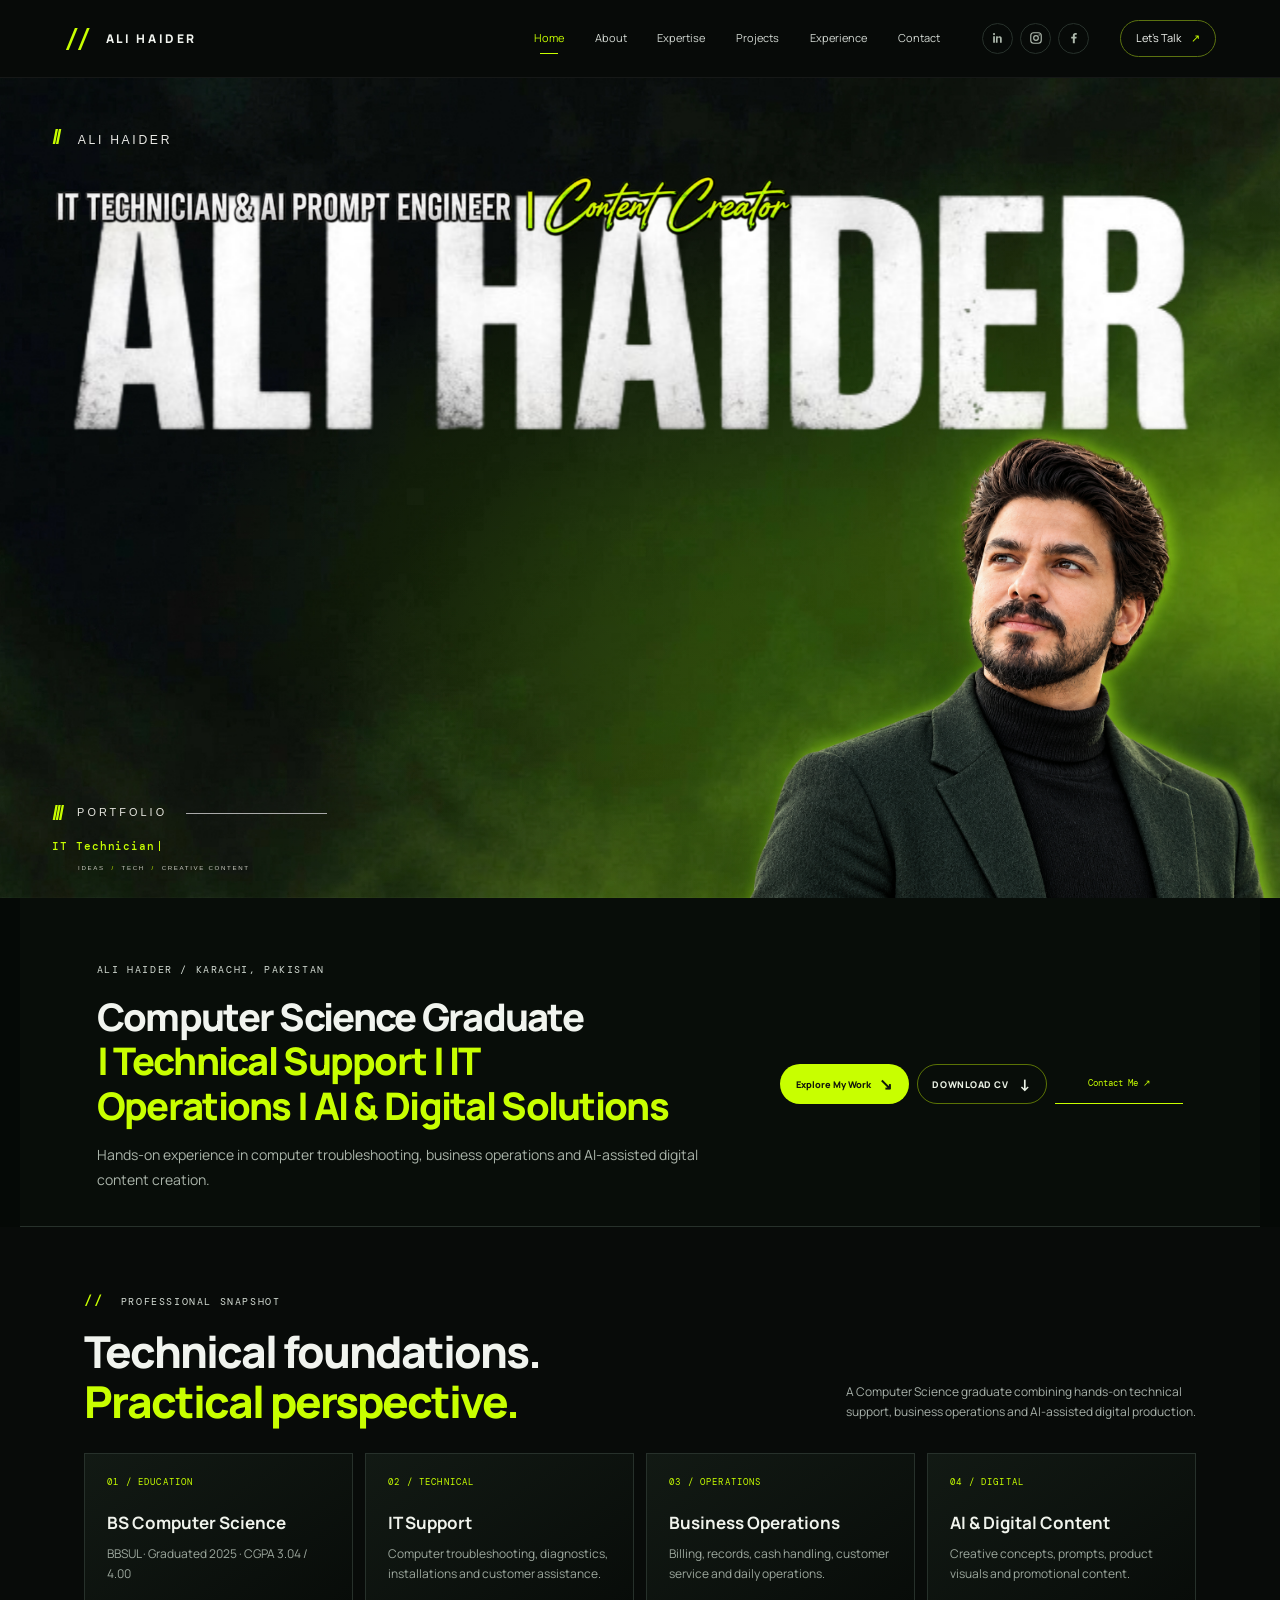
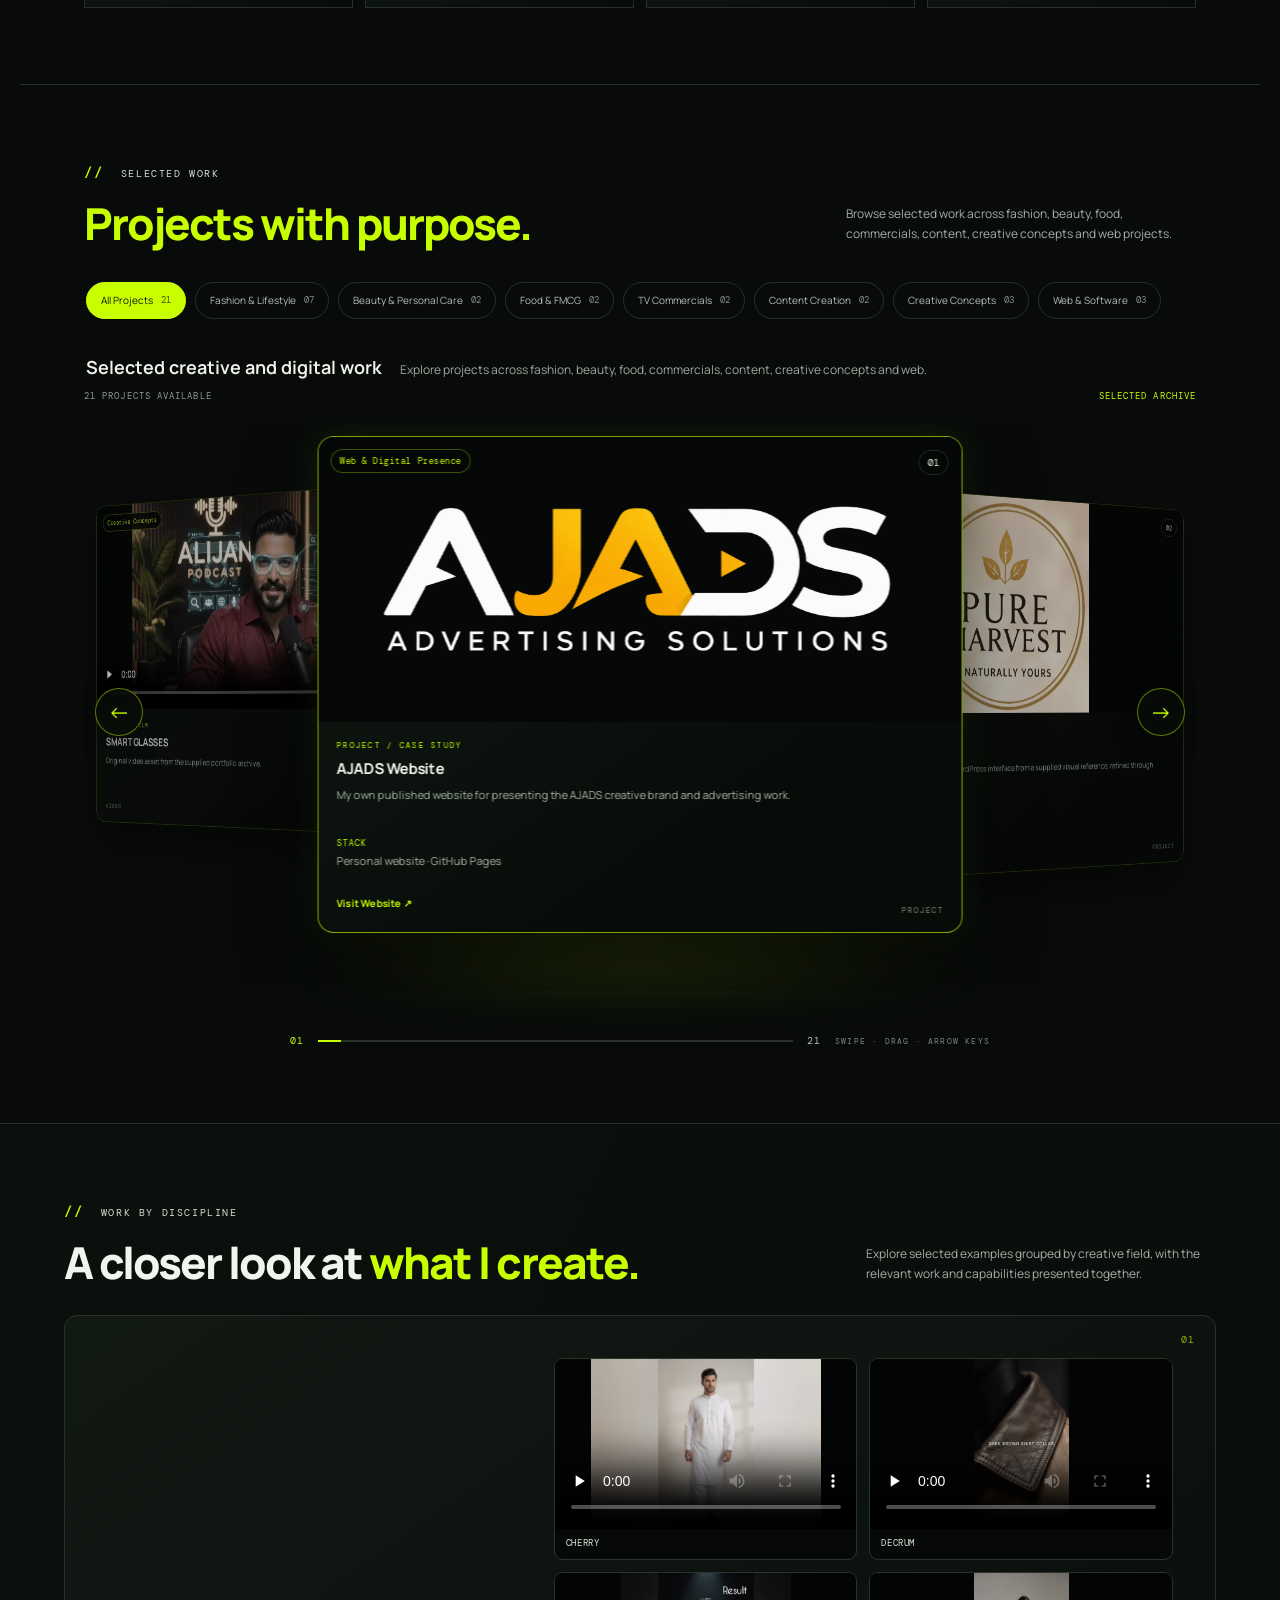
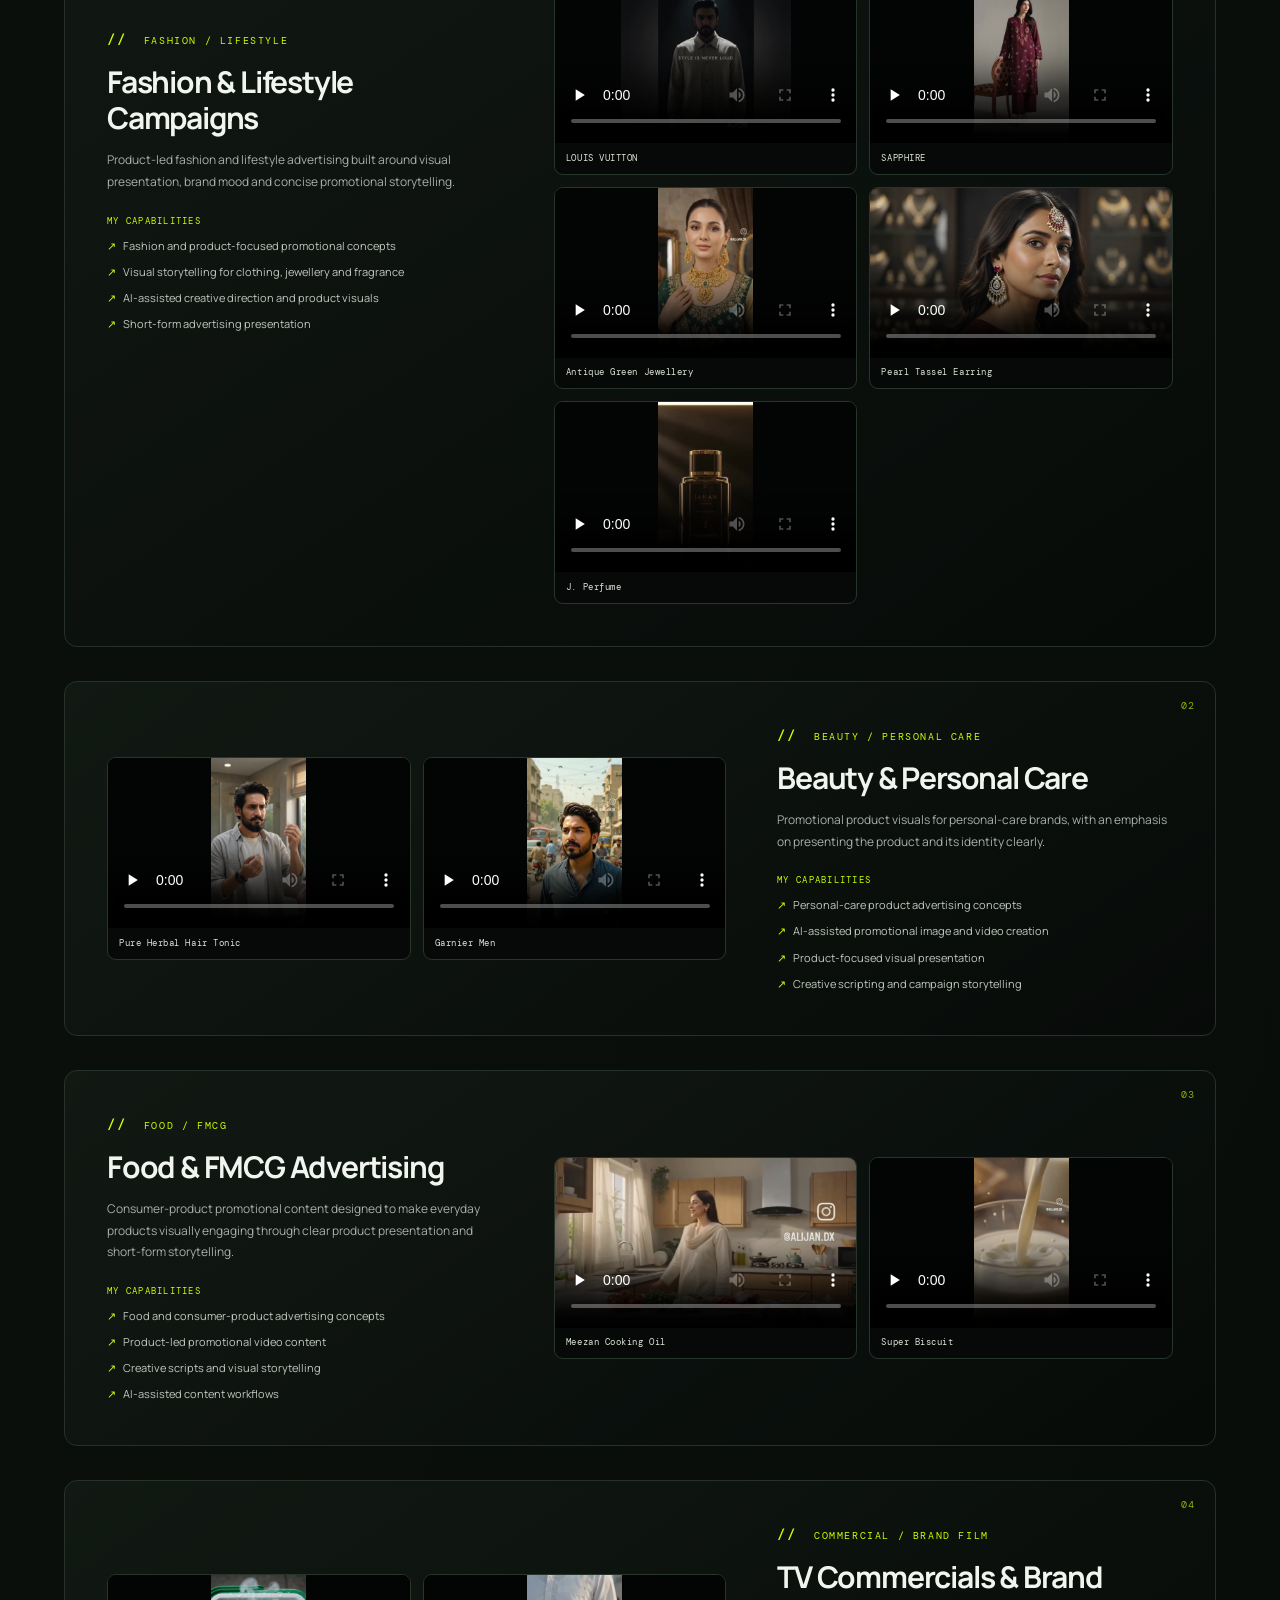
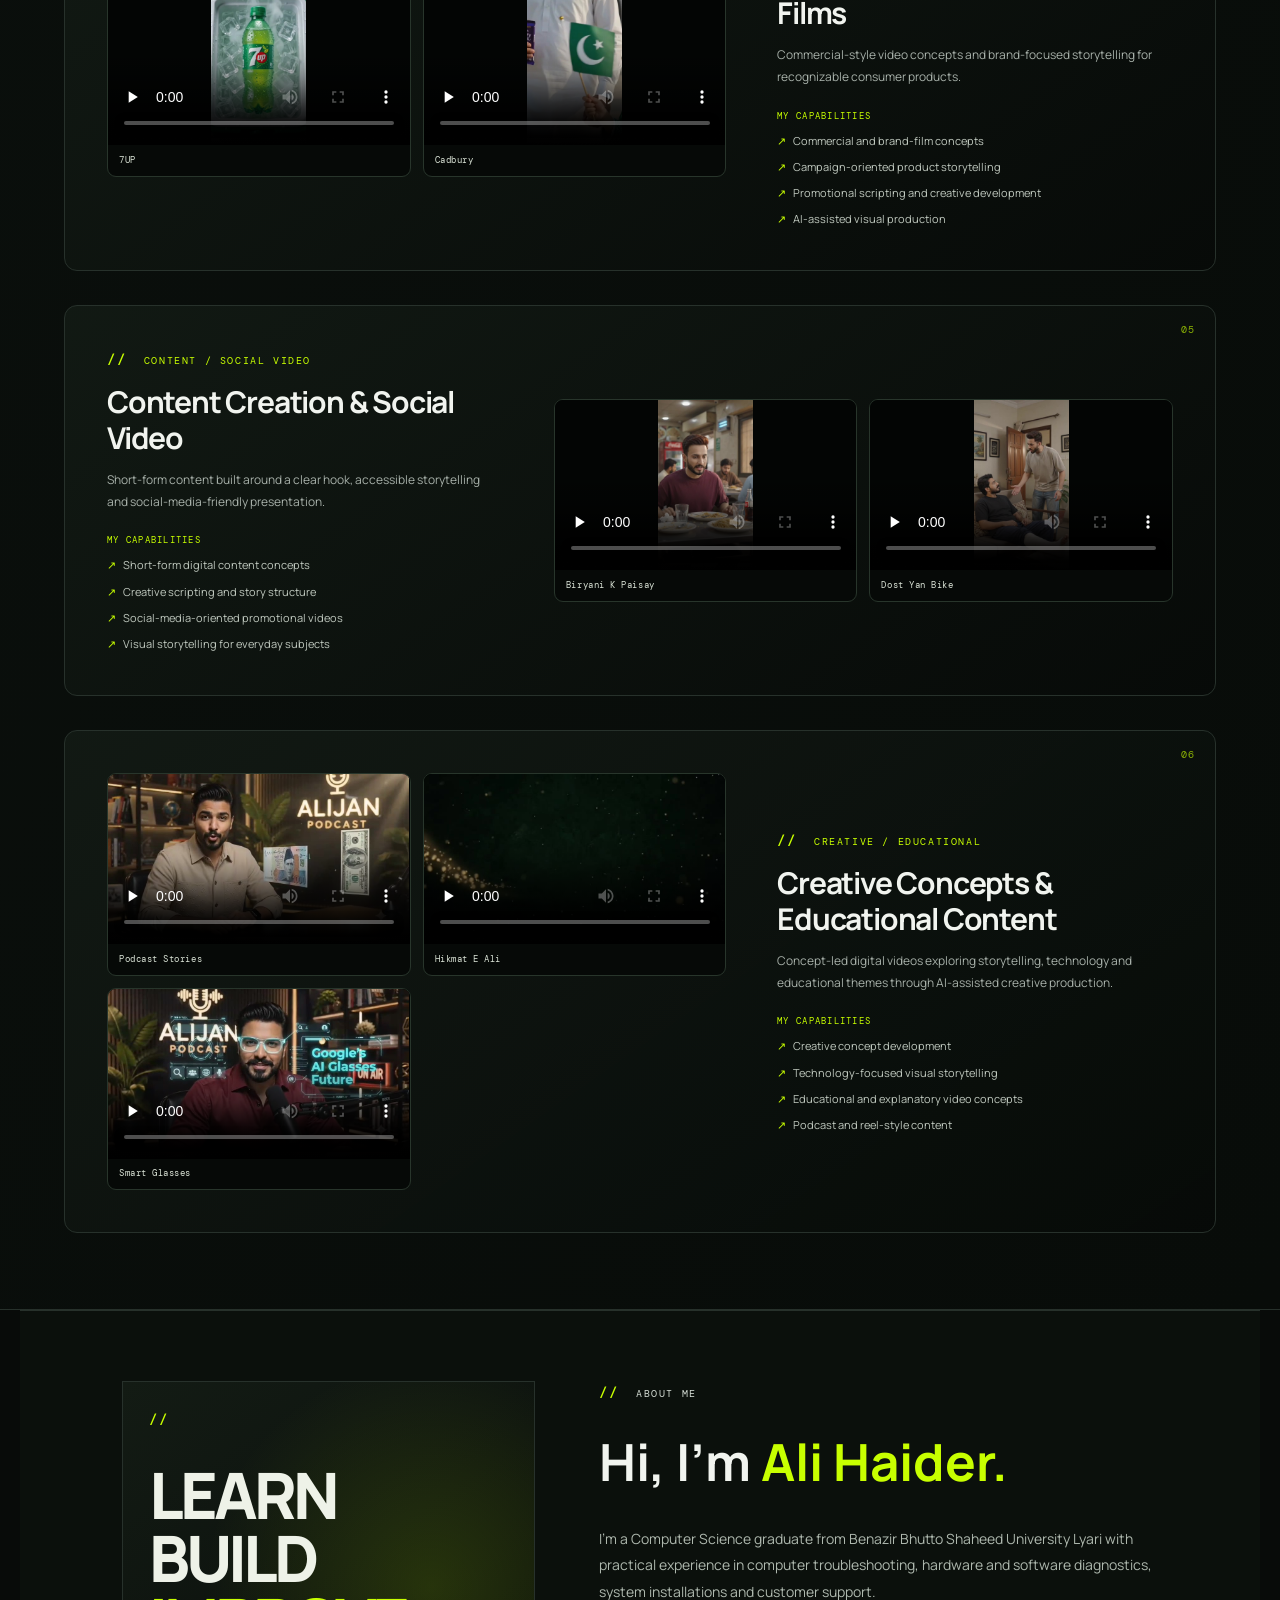
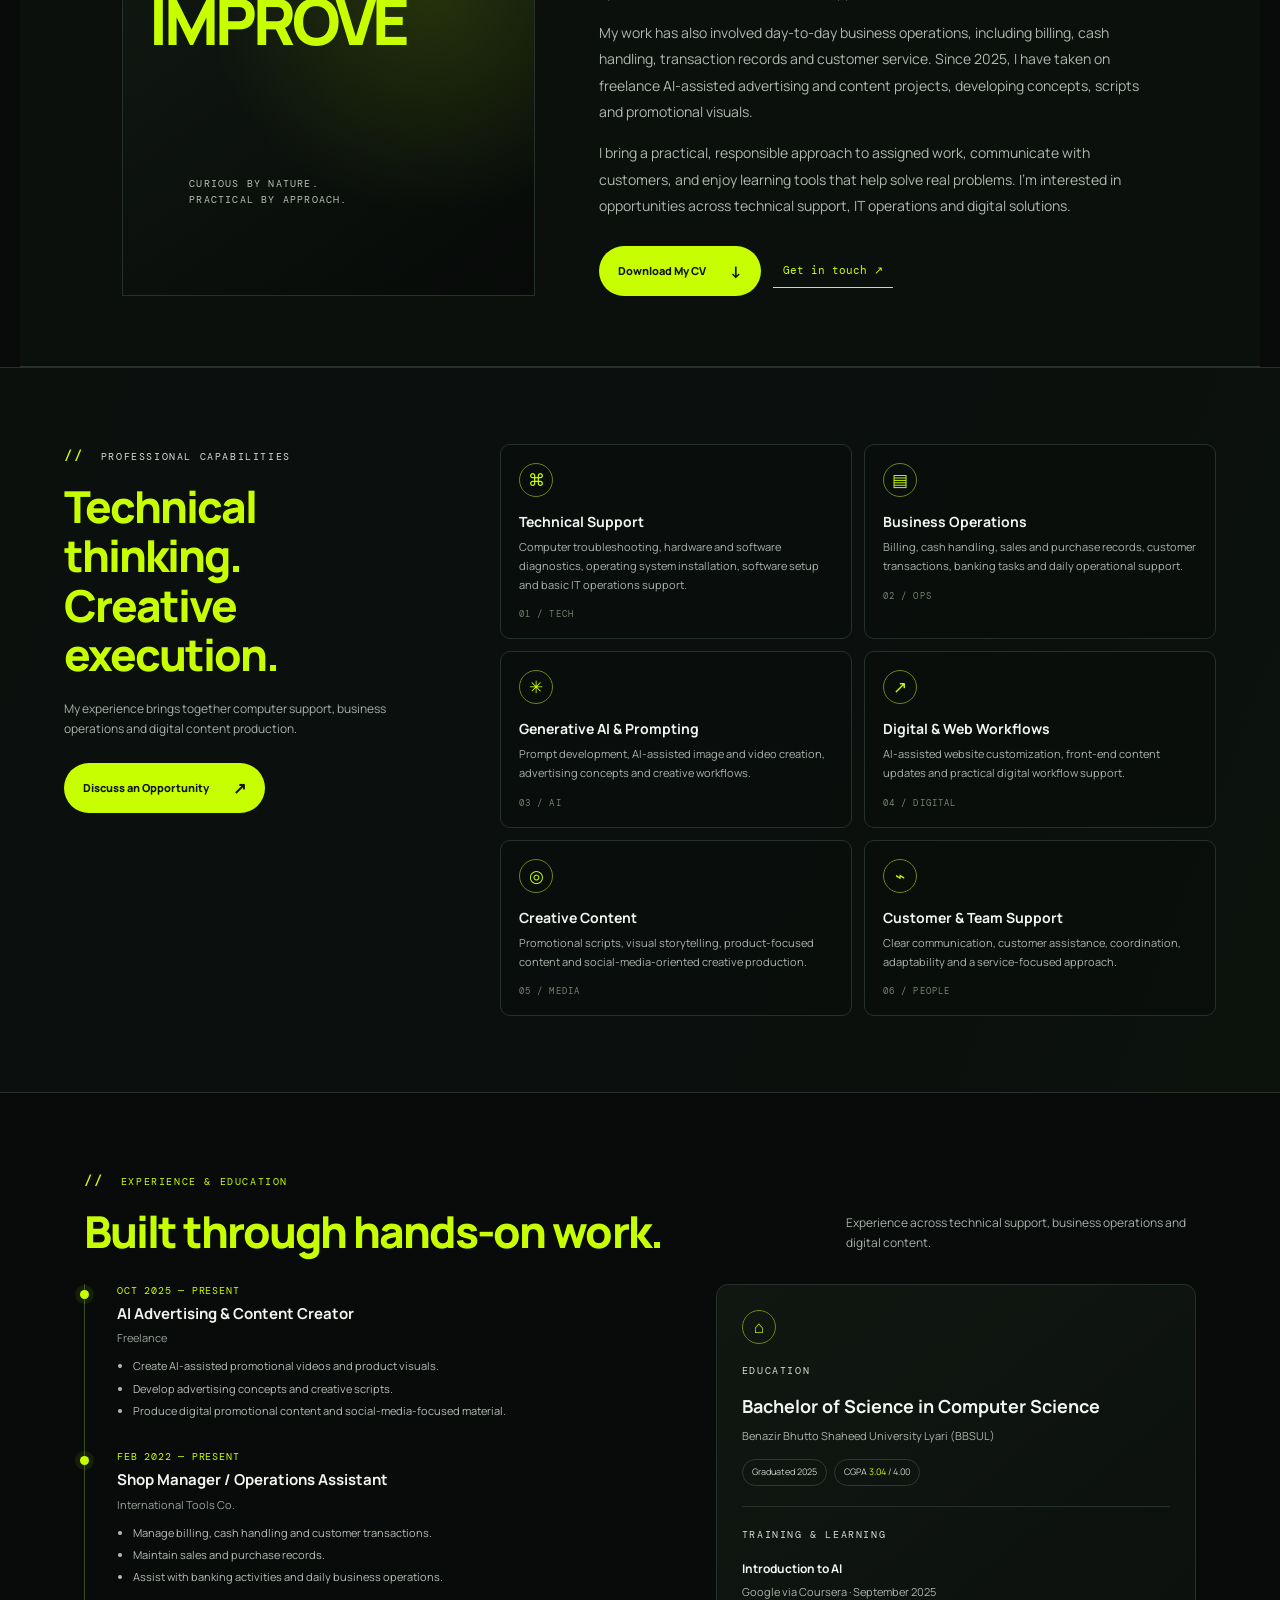
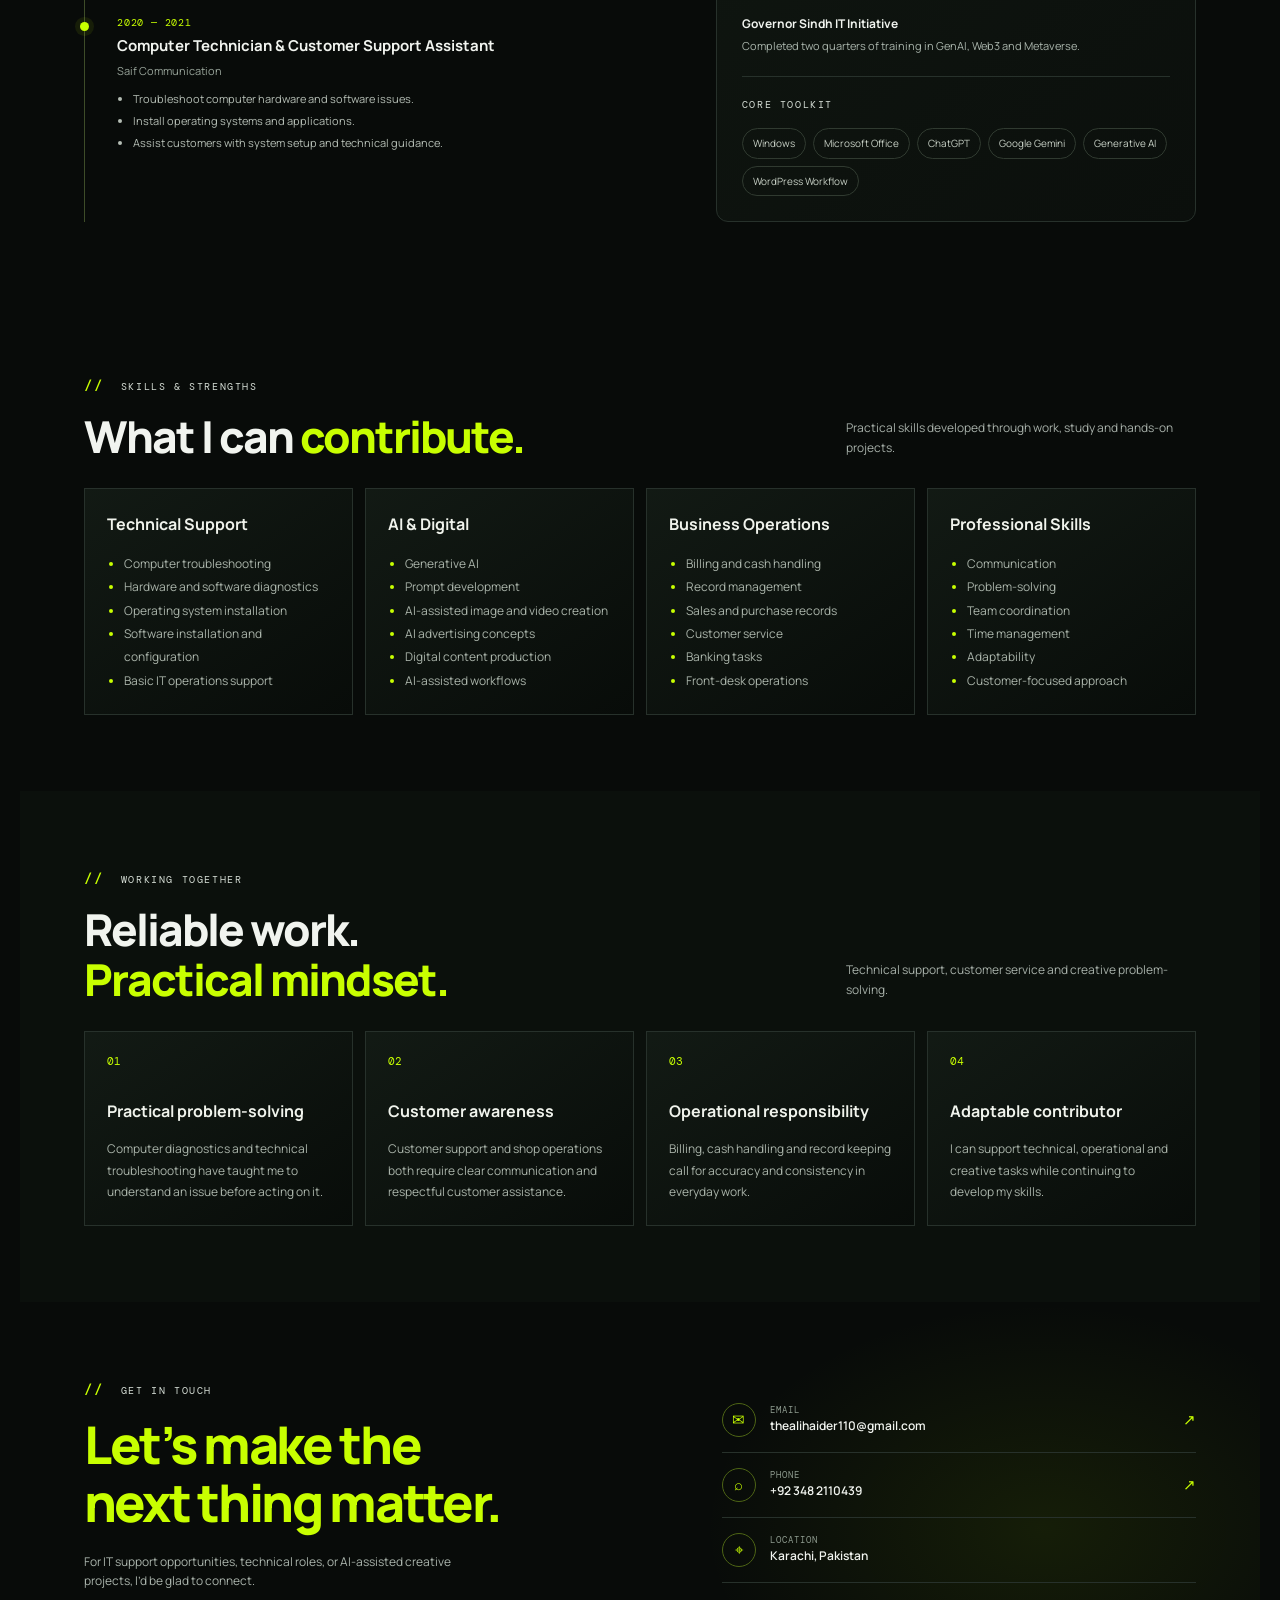
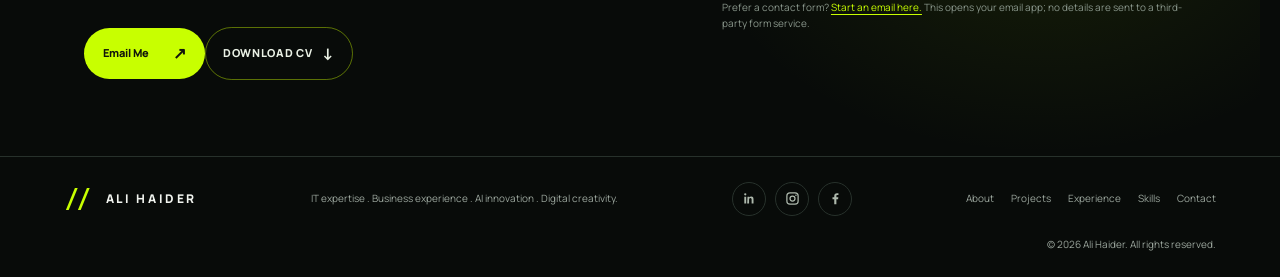
==== commit 81ede404: "text change" ====
--- a/index.html
+++ b/index.html
@@ -144,12 +144,12 @@
     </section>
 
     <section class="section why-section" id="why-work-with-me"><div class="section-heading"><div><p class="eyebrow"><span class="eyebrow-mark">//</span> WORKING TOGETHER</p><h2>Reliable work.<br><span>Practical mindset.</span></h2></div><p class="section-intro">Technical support, customer service and creative problem-solving.</p></div>
-      <div class="why-grid"><article><b>01</b><h3>Practical problem-solving</h3><p>Computer diagnostics and customer troubleshooting have taught me to understand an issue before acting on it.</p></article><article><b>02</b><h3>Customer awareness</h3><p>Technical support and shop operations both require clear communication and respectful customer assistance.</p></article><article><b>03</b><h3>Operational responsibility</h3><p>Billing, cash handling and record keeping call for accuracy and consistency in everyday work.</p></article><article><b>04</b><h3>Adaptable contributor</h3><p>I can support technical, operational and creative tasks while continuing to develop my skills.</p></article></div>
+      <div class="why-grid"><article><b>01</b><h3>Practical problem-solving</h3><p>Computer diagnostics and technical troubleshooting have taught me to understand an issue before acting on it.</p></article><article><b>02</b><h3>Customer awareness</h3><p>Customer support and shop operations both require clear communication and respectful customer assistance.</p></article><article><b>03</b><h3>Operational responsibility</h3><p>Billing, cash handling and record keeping call for accuracy and consistency in everyday work.</p></article><article><b>04</b><h3>Adaptable contributor</h3><p>I can support technical, operational and creative tasks while continuing to develop my skills.</p></article></div>
     </section>
 
     <section class="contact-section" id="contact"><div class="contact-backdrop" aria-hidden="true"></div><div class="contact-copy"><p class="eyebrow"><span class="eyebrow-mark">//</span> GET IN TOUCH</p><h2>Let’s make the<br><span>next thing matter.</span></h2><p>For IT support opportunities, technical roles, or AI-assisted creative projects, I’d be glad to connect.</p><a class="button button-primary" href="mailto:thealihaider110@gmail.com?subject=Professional%20Opportunity%20for%20Ali%20Haider">Email Me <span>↗</span></a><a class="button button-secondary" href="assets/Ali-Haider-CV.pdf" download>Download CV <span>↓</span></a></div><div class="contact-details"><a href="mailto:thealihaider110@gmail.com"><span class="detail-icon">✉</span><span><small>EMAIL</small><b>thealihaider110@gmail.com</b></span><span class="detail-arrow">↗</span></a><a href="https://wa.me/923482110439" target="_blank" rel="noopener noreferrer" aria-label="Chat on WhatsApp: +92 348 2110439"><span class="detail-icon">⌕</span><span><small>PHONE</small><b>+92 348 2110439</b></span><span class="detail-arrow">↗</span></a><div class="contact-location"><span class="detail-icon">⌖</span><span><small>LOCATION</small><b>Karachi, Pakistan</b></span></div><p class="contact-note">Prefer a contact form? <a href="mailto:thealihaider110@gmail.com?subject=Portfolio%20Enquiry">Start an email here.</a> This opens your email app; no details are sent to a third-party form service.</p></div></section>
   </main>
-  <footer class="footer"><a class="brand brand-animated" href="#home"><span class="brand-mark">//</span><span>ALI HAIDER</span></a><p>IT expertise. AI innovation. Digital creativity.</p><div class="social-links" aria-label="Social media links">
+  <footer class="footer"><a class="brand brand-animated" href="#home"><span class="brand-mark">//</span><span>ALI HAIDER</span></a><p>IT expertise . Business experience . AI innovation . Digital creativity.</p><div class="social-links" aria-label="Social media links">
     <a href="https://www.linkedin.com/in/ali-haider-bb7a821a0?utm_source=share_via&amp;utm_content=profile&amp;utm_medium=member_android" target="_blank" rel="noopener noreferrer" aria-label="LinkedIn" title="LinkedIn">
       <svg viewBox="0 0 24 24" aria-hidden="true"><path d="M5.2 3.5a1.8 1.8 0 1 1 0 3.6 1.8 1.8 0 0 1 0-3.6ZM3.7 9h3v11h-3zm5.1 0h2.9v1.5h.1A3.2 3.2 0 0 1 14.7 8.8c3.1 0 3.7 2 3.7 4.6V20h-3v-5.8c0-1.4 0-3.1-1.9-3.1s-2.2 1.5-2.2 3V20h-3z"/></svg>
     </a>
